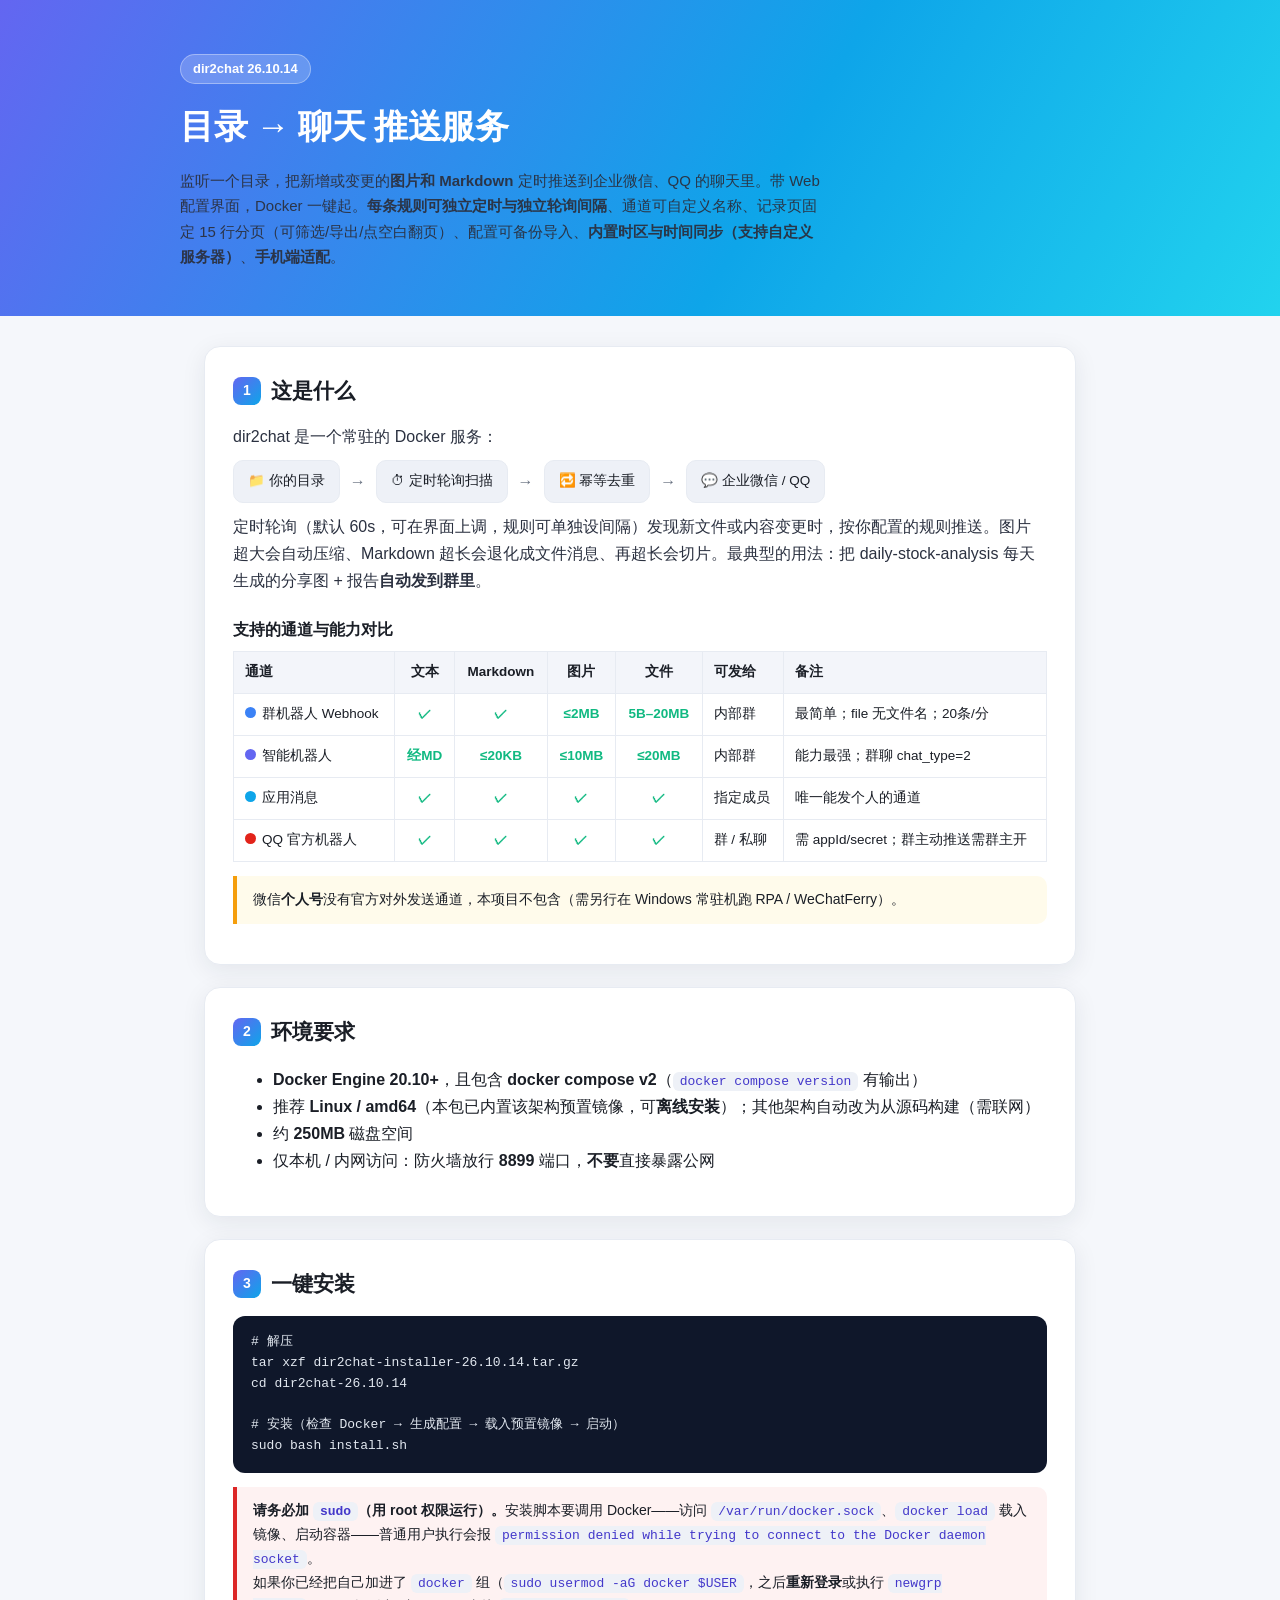
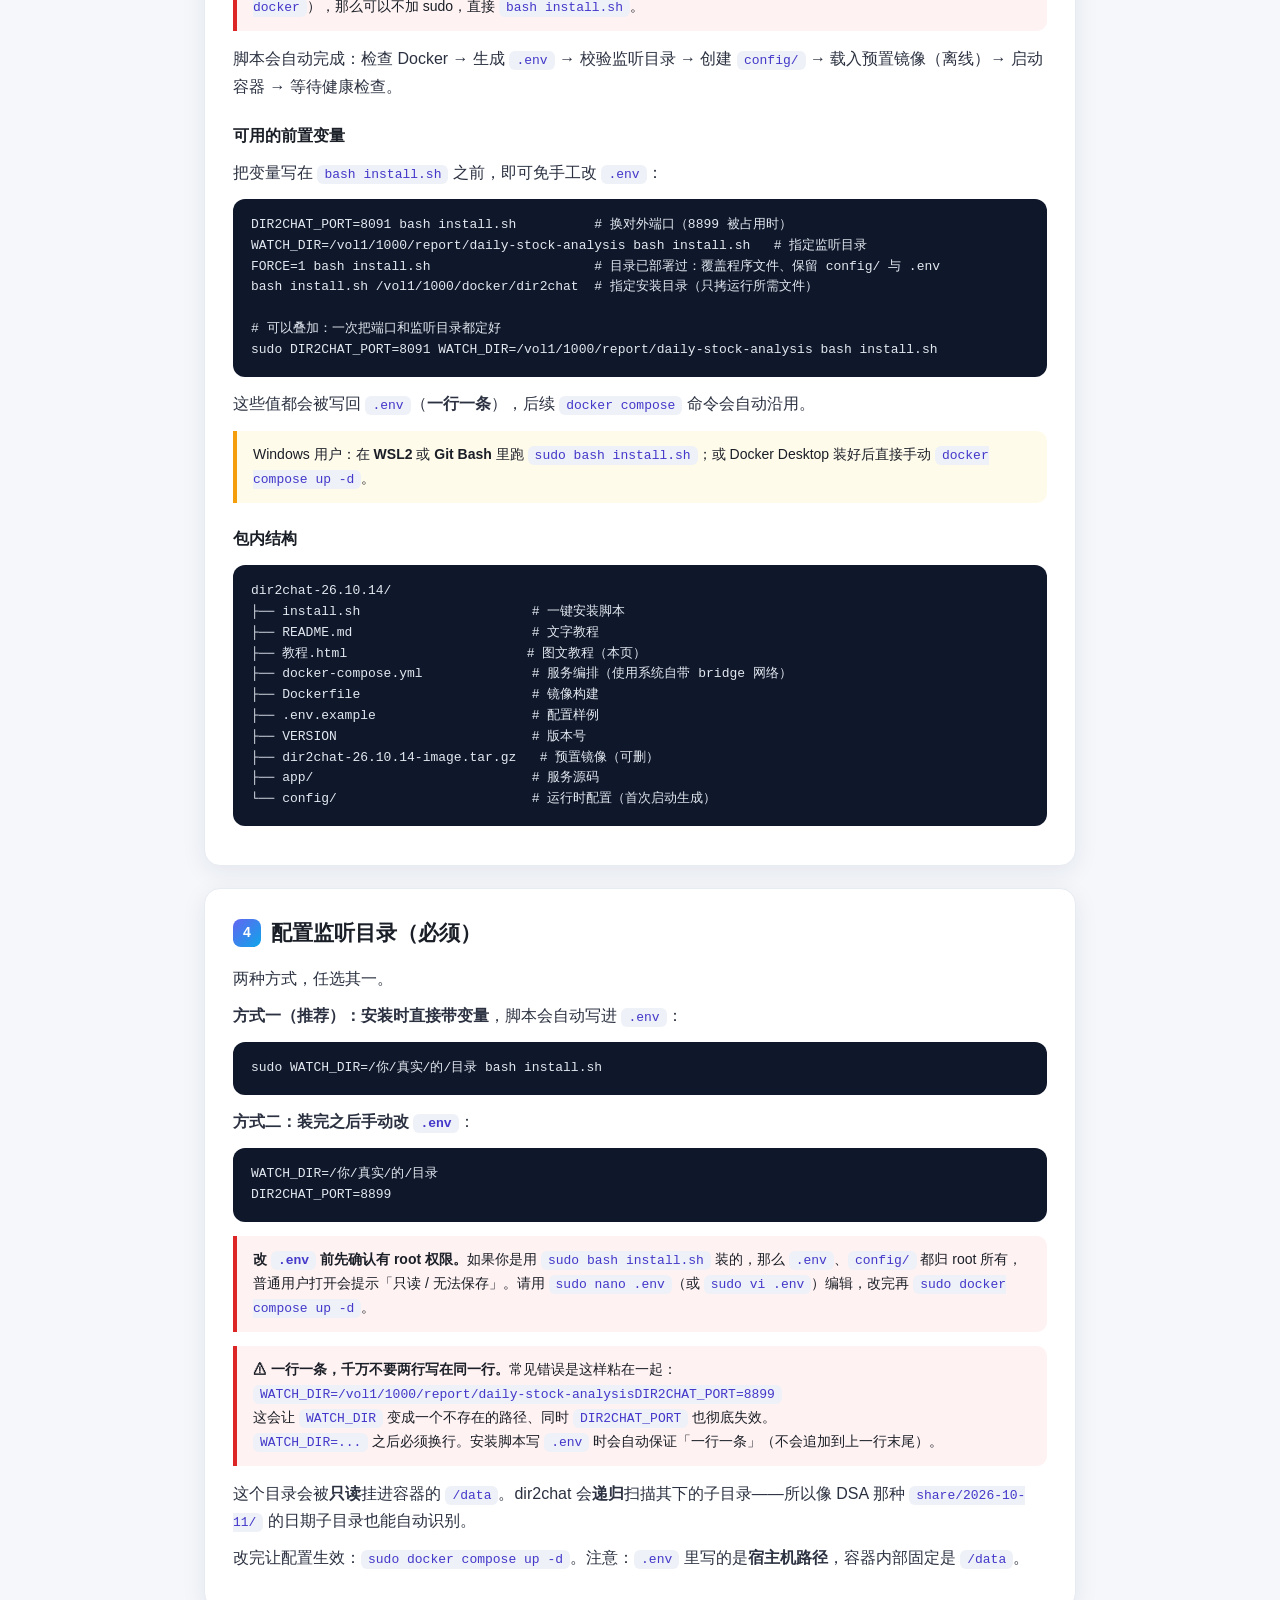
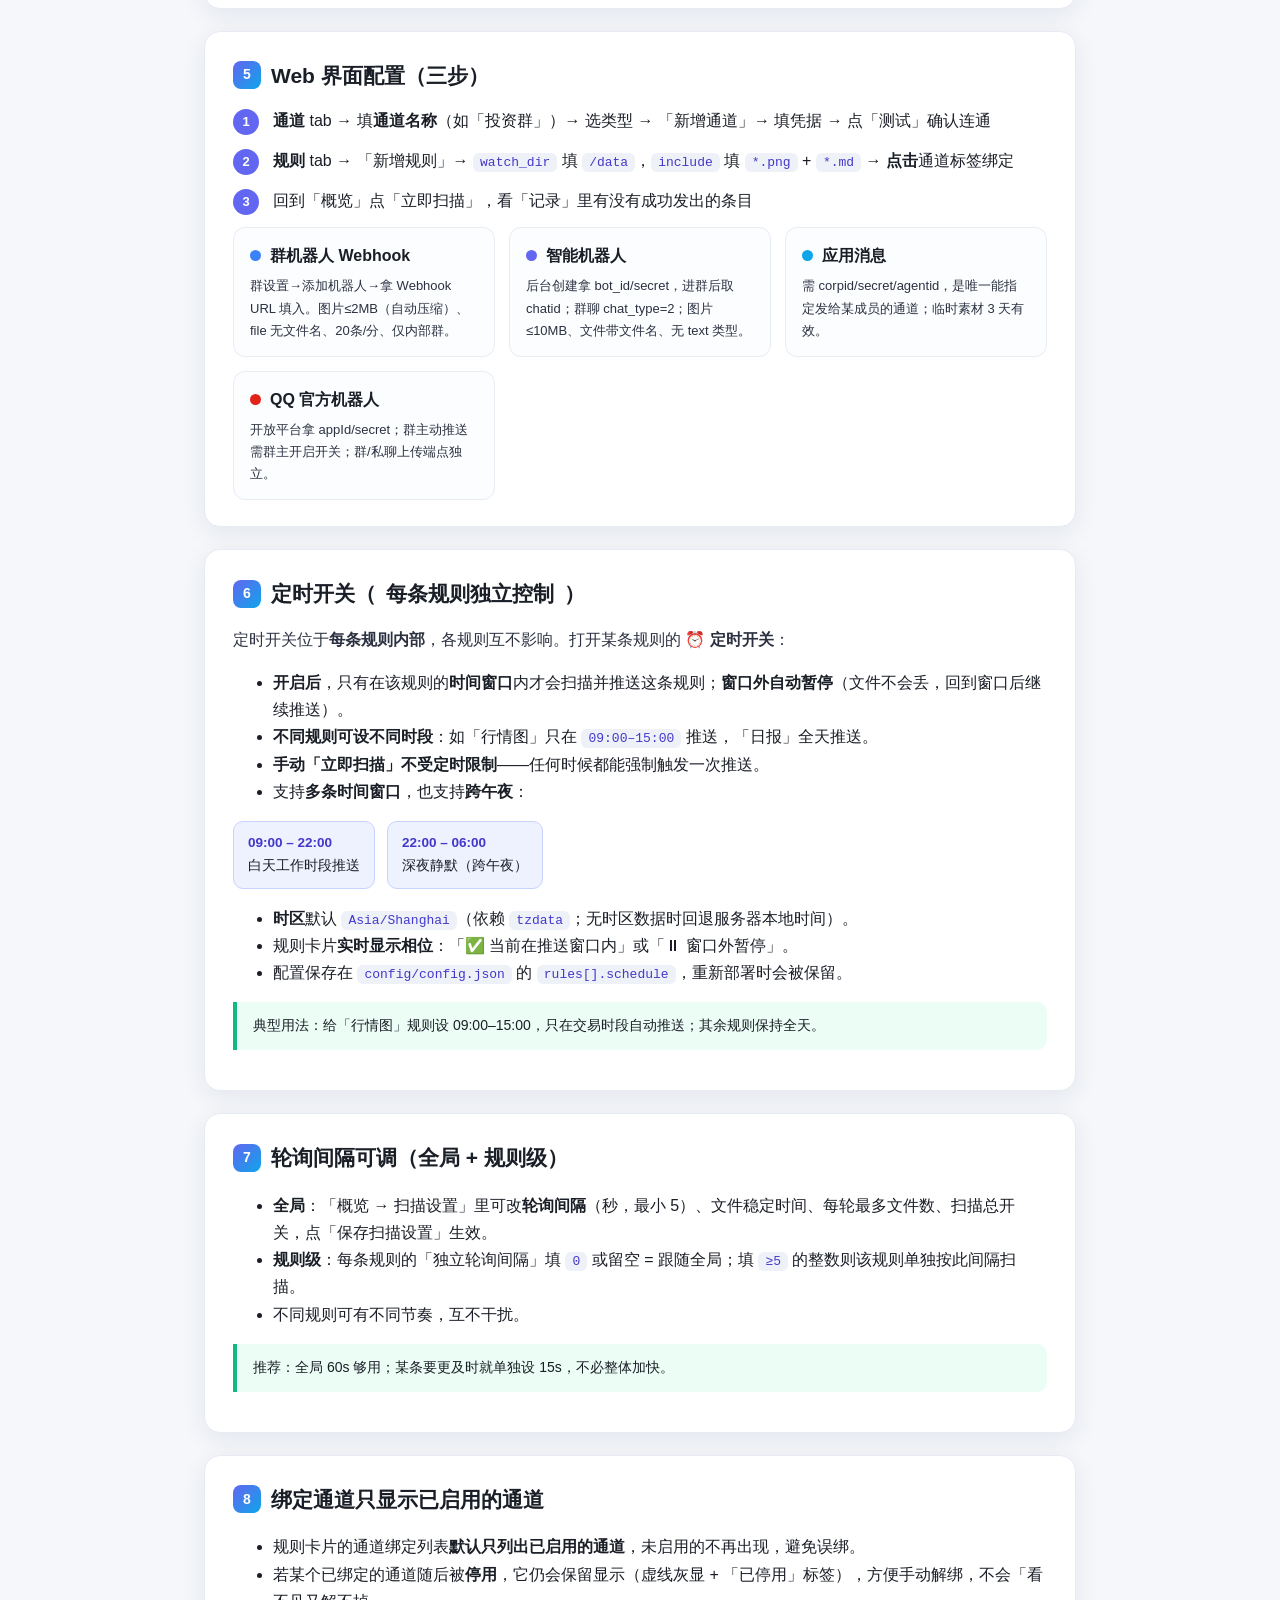
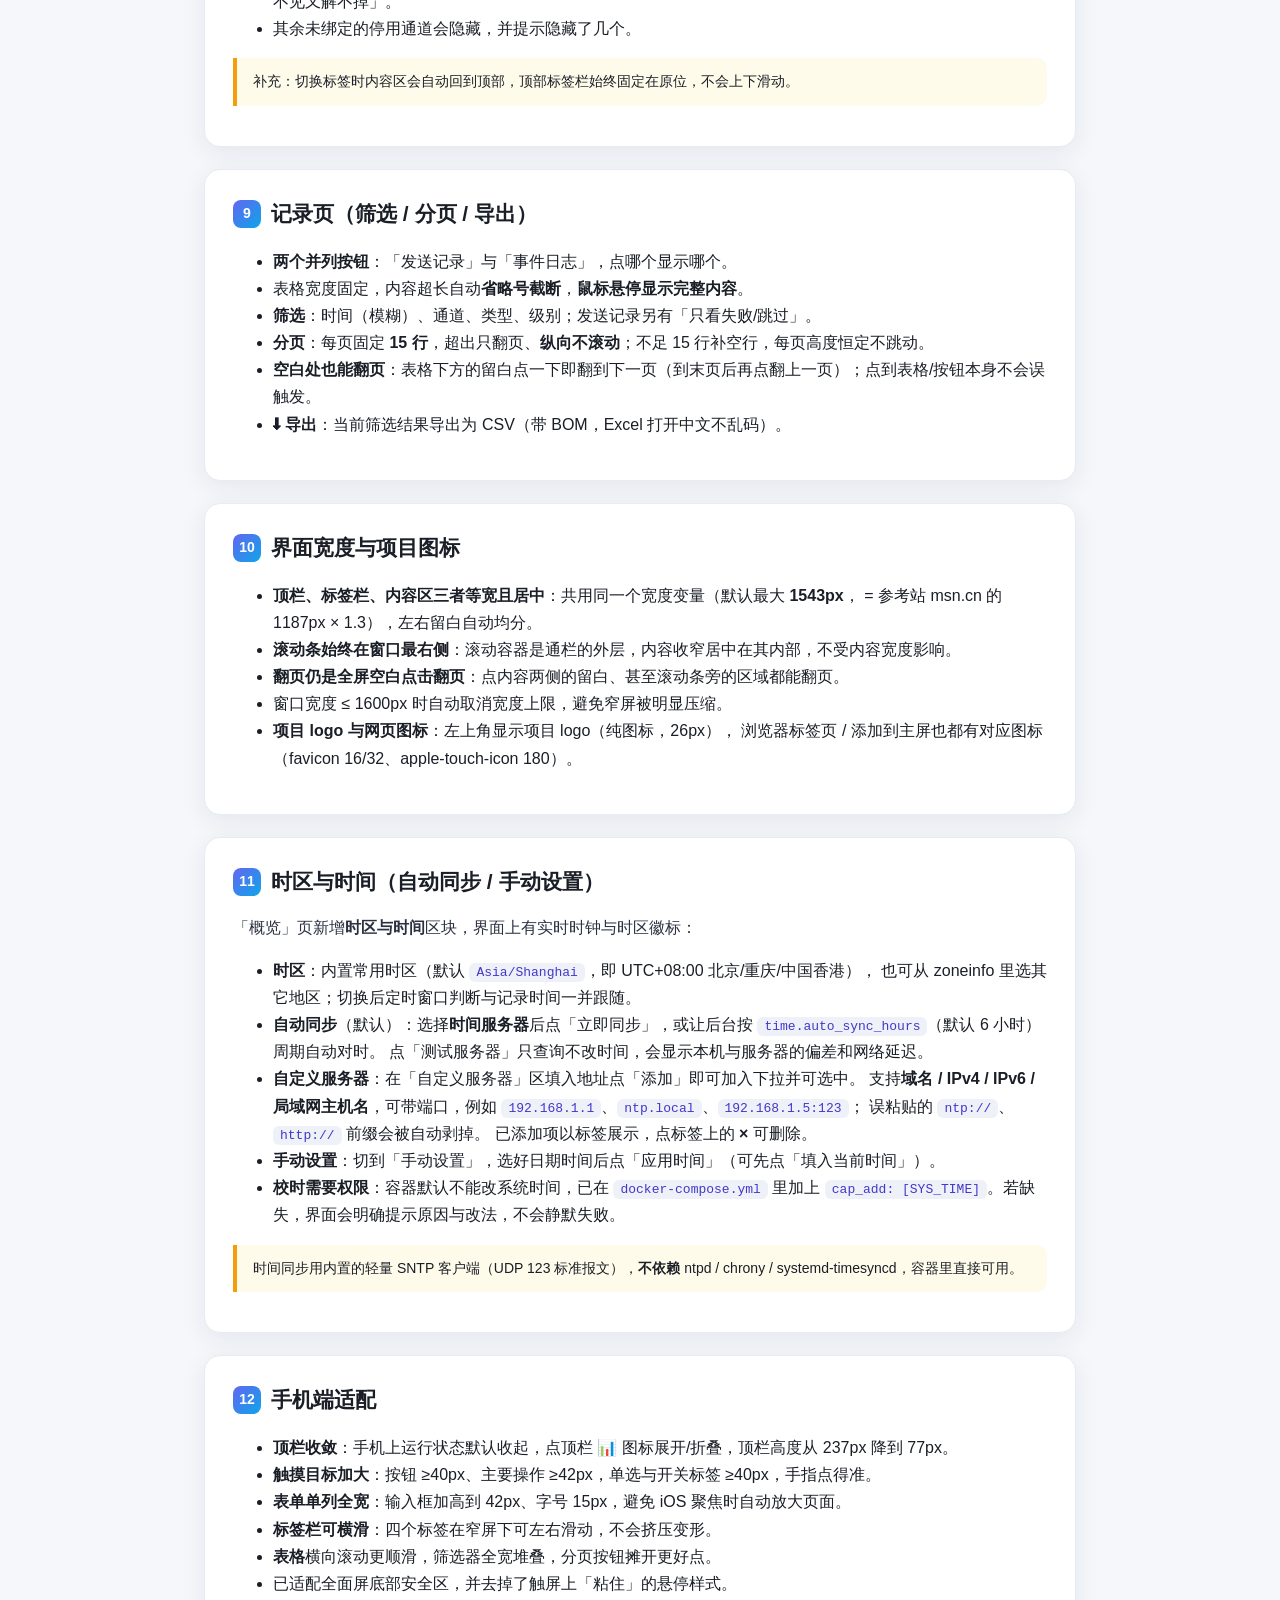
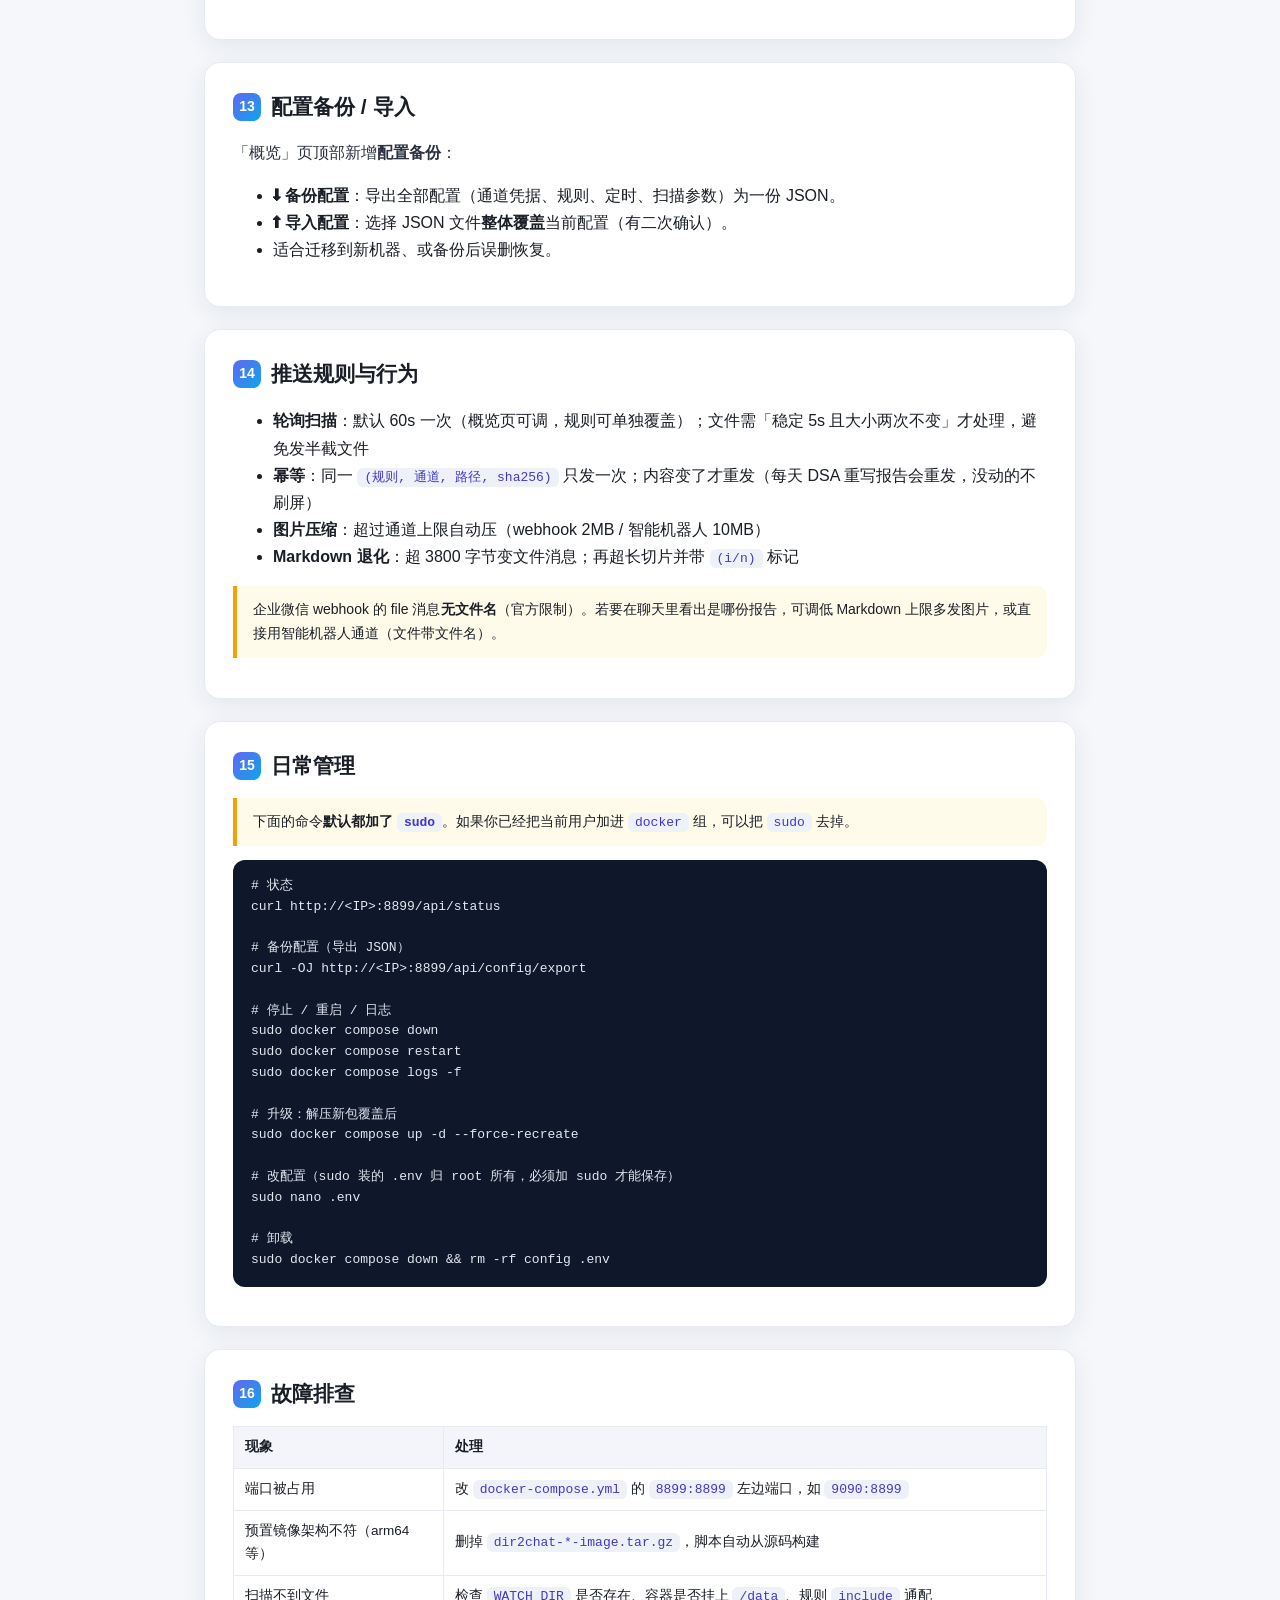
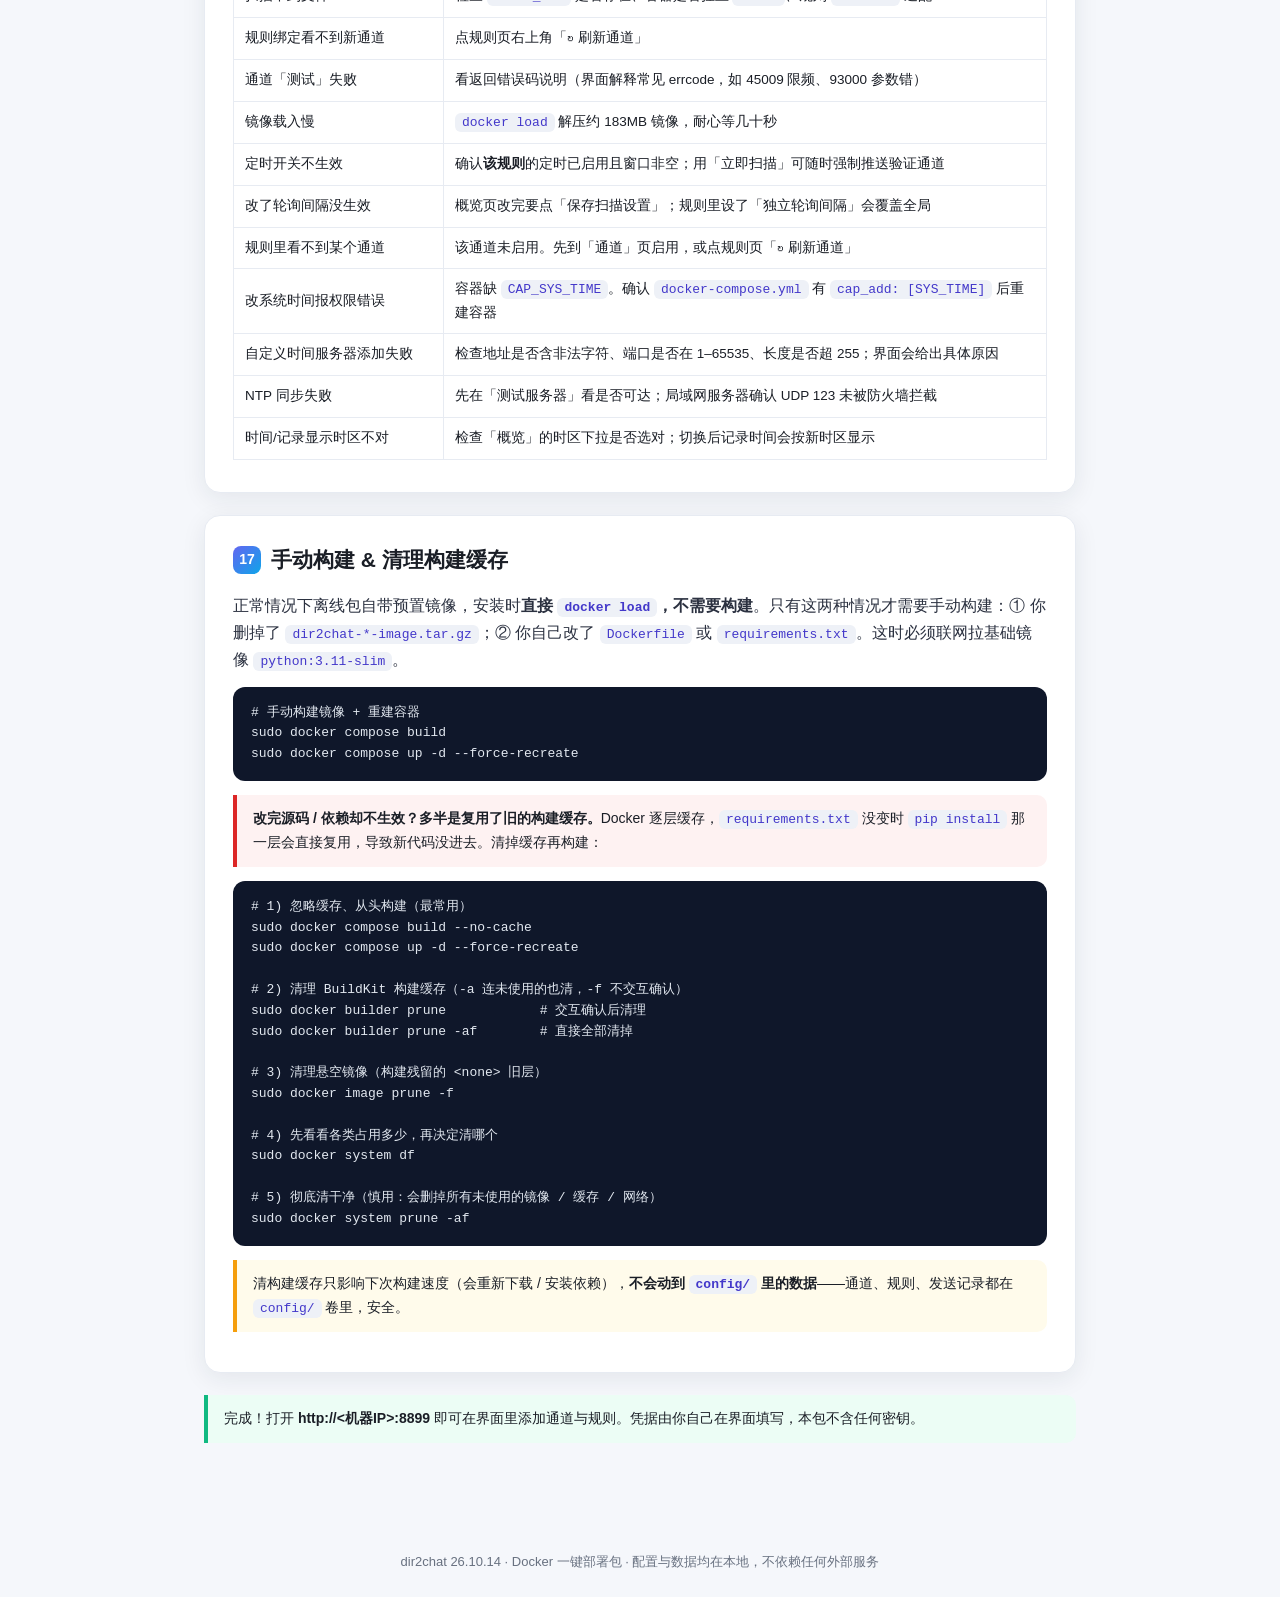
==== 教程.html @ 73bf2c50 "feat: dir2chat 26.10.14 首个公开版本 目录监听推送工具：企业微信群机器人/智能机器人/应用消息 + QQ 官方机器人， FastAPI + SQLite + 原生 JS SPA" ====
<!DOCTYPE html>
<html lang="zh-CN">
<head>
<meta charset="UTF-8">
<meta name="viewport" content="width=device-width, initial-scale=1.0">
<title>dir2chat 安装与配置教程 · 26.10.14</title>
<style>
  :root{
    --bg:#f5f7fb; --card:#ffffff; --ink:#1a1e26; --muted:#687180;
    --line:#e7ebf2; --brand:#6366f1; --brand2:#0ea5e9;
    --c-webhook:#3b82f6; --c-bot:#6366f1; --c-app:#0ea5e9; --c-qq:#e2231a;
    --ok:#10b981; --warn:#f59e0b; --radius:16px;
    --shadow:0 6px 24px rgba(31,41,55,.08);
  }
  *{box-sizing:border-box}
  body{margin:0;font-family:-apple-system,BlinkMacSystemFont,"Segoe UI","PingFang SC","Microsoft YaHei",sans-serif;
       background:var(--bg);color:var(--ink);line-height:1.7;-webkit-font-smoothing:antialiased}
  .hero{background:linear-gradient(120deg,#6366f1,#0ea5e9 60%,#22d3ee);color:#fff;padding:54px 24px 46px}
  .hero-in{max-width:920px;margin:0 auto}
  .hero h1{margin:0;font-size:34px;letter-spacing:-.5px}
  .hero p{margin:12px 0 0;opacity:.95;font-size:15px;max-width:640px}
  .badge{display:inline-block;background:rgba(255,255,255,.2);border:1px solid rgba(255,255,255,.35);
         padding:3px 12px;border-radius:999px;font-size:13px;font-weight:600;margin-bottom:14px}
  .wrap{max-width:920px;margin:0 auto;padding:8px 24px 64px}
  .card{background:var(--card);border:1px solid var(--line);border-radius:var(--radius);
        padding:26px 28px;margin:22px 0;box-shadow:var(--shadow)}
  h2{font-size:21px;margin:0 0 14px;display:flex;align-items:center;gap:10px}
  h2 .n{width:28px;height:28px;border-radius:8px;background:linear-gradient(135deg,var(--brand),var(--brand2));
        color:#fff;display:inline-flex;align-items:center;justify-content:center;font-size:14px;font-weight:700}
  h3{font-size:16px;margin:22px 0 8px}
  p{margin:10px 0;color:#2b3140}
  code{background:#eef1f7;color:#4338ca;padding:2px 7px;border-radius:6px;font-size:13px;
       font-family:"SF Mono",Consolas,Menlo,monospace}
  pre{background:#0f172a;color:#e2e8f0;border-radius:12px;padding:16px 18px;overflow:auto;font-size:13px;line-height:1.6}
  pre code{background:none;color:inherit;padding:0}
  .step{display:flex;gap:14px;align-items:flex-start;margin:12px 0}
  .step .dot{flex:0 0 auto;width:26px;height:26px;border-radius:50%;background:var(--brand);color:#fff;
           display:flex;align-items:center;justify-content:center;font-size:13px;font-weight:700;margin-top:2px}
  table{width:100%;border-collapse:collapse;font-size:13.5px;margin:6px 0}
  th,td{border:1px solid var(--line);padding:9px 11px;text-align:center}
  th{background:#f3f5fa;font-weight:600}
  td.l,th.l{text-align:left}
  .y{color:var(--ok);font-weight:600}.n{color:#94a3b8}
  .grid{display:grid;grid-template-columns:repeat(auto-fit,minmax(200px,1fr));gap:14px;margin-top:8px}
  .chan{border:1px solid var(--line);border-radius:12px;padding:14px 16px;background:#fcfdff}
  .chan .top{display:flex;align-items:center;gap:9px;font-weight:700;margin-bottom:6px}
  .dotc{width:11px;height:11px;border-radius:50%}
  .note{border-left:4px solid var(--warn);background:#fffbeb;padding:12px 16px;border-radius:0 10px 10px 0;margin:14px 0;font-size:14px}
  .warn{border-left:4px solid #dc2626;background:#fef2f2;padding:12px 16px;border-radius:0 10px 10px 0;margin:14px 0;font-size:14px}
  .ok{border-left:4px solid var(--ok);background:#ecfdf5;padding:12px 16px;border-radius:0 10px 10px 0;margin:14px 0;font-size:14px}
  .flow{display:flex;flex-wrap:wrap;gap:10px;align-items:center;margin:6px 0 2px}
  .flow .box{background:#eef1f7;border:1px solid var(--line);border-radius:10px;padding:9px 14px;font-size:13.5px}
  .flow .arr{color:var(--muted);font-weight:700}
  footer{text-align:center;color:var(--muted);font-size:13px;padding:30px}
  a{color:var(--brand)}
  .sched{display:flex;flex-wrap:wrap;gap:12px;margin:10px 0}
  .sched .win{background:#eef2ff;border:1px solid #c7d2fe;border-radius:10px;padding:10px 14px;font-size:13.5px}
  .sched .win b{color:#4338ca}
</style>
</head>
<body>
<div class="hero">
  <div class="hero-in">
    <span class="badge">dir2chat 26.10.14</span>
    <h1>目录 → 聊天 推送服务</h1>
    <p>监听一个目录，把新增或变更的<b>图片和 Markdown</b> 定时推送到企业微信、QQ 的聊天里。带 Web 配置界面，Docker 一键起。<b>每条规则可独立定时与独立轮询间隔</b>、通道可自定义名称、记录页固定 15 行分页（可筛选/导出/点空白翻页）、配置可备份导入、<b>内置时区与时间同步（支持自定义服务器）</b>、<b>手机端适配</b>。</p>
  </div>
</div>

<div class="wrap">

  <div class="card">
    <h2><span class="n">1</span>这是什么</h2>
    <p>dir2chat 是一个常驻的 Docker 服务：</p>
    <div class="flow">
      <span class="box">📁 你的目录</span><span class="arr">→</span>
      <span class="box">⏱ 定时轮询扫描</span><span class="arr">→</span>
      <span class="box">🔁 幂等去重</span><span class="arr">→</span>
      <span class="box">💬 企业微信 / QQ</span>
    </div>
    <p>定时轮询（默认 60s，可在界面上调，规则可单独设间隔）发现新文件或内容变更时，按你配置的规则推送。图片超大会自动压缩、Markdown 超长会退化成文件消息、再超长会切片。最典型的用法：把 daily-stock-analysis 每天生成的分享图 + 报告<b>自动发到群里</b>。</p>

    <h3>支持的通道与能力对比</h3>
    <table>
      <tr><th class="l">通道</th><th>文本</th><th>Markdown</th><th>图片</th><th>文件</th><th class="l">可发给</th><th class="l">备注</th></tr>
      <tr><td class="l"><span class="dotc" style="background:var(--c-webhook);display:inline-block;margin-right:6px"></span>群机器人 Webhook</td><td class="y">✓</td><td class="y">✓</td><td class="y">≤2MB</td><td class="y">5B–20MB</td><td class="l">内部群</td><td class="l">最简单；file 无文件名；20条/分</td></tr>
      <tr><td class="l"><span class="dotc" style="background:var(--c-bot);display:inline-block;margin-right:6px"></span>智能机器人</td><td class="y">经MD</td><td class="y">≤20KB</td><td class="y">≤10MB</td><td class="y">≤20MB</td><td class="l">内部群</td><td class="l">能力最强；群聊 chat_type=2</td></tr>
      <tr><td class="l"><span class="dotc" style="background:var(--c-app);display:inline-block;margin-right:6px"></span>应用消息</td><td class="y">✓</td><td class="y">✓</td><td class="y">✓</td><td class="y">✓</td><td class="l">指定成员</td><td class="l">唯一能发个人的通道</td></tr>
      <tr><td class="l"><span class="dotc" style="background:var(--c-qq);display:inline-block;margin-right:6px"></span>QQ 官方机器人</td><td class="y">✓</td><td class="y">✓</td><td class="y">✓</td><td class="y">✓</td><td class="l">群 / 私聊</td><td class="l">需 appId/secret；群主动推送需群主开</td></tr>
    </table>
    <div class="note">微信<strong>个人号</strong>没有官方对外发送通道，本项目不包含（需另行在 Windows 常驻机跑 RPA / WeChatFerry）。</div>
  </div>

  <div class="card">
    <h2><span class="n">2</span>环境要求</h2>
    <ul>
      <li><b>Docker Engine 20.10+</b>，且包含 <b>docker compose v2</b>（<code>docker compose version</code> 有输出）</li>
      <li>推荐 <b>Linux / amd64</b>（本包已内置该架构预置镜像，可<b>离线安装</b>）；其他架构自动改为从源码构建（需联网）</li>
      <li>约 <b>250MB</b> 磁盘空间</li>
      <li>仅本机 / 内网访问：防火墙放行 <b>8899</b> 端口，<b>不要</b>直接暴露公网</li>
    </ul>
  </div>

  <div class="card">
    <h2><span class="n">3</span>一键安装</h2>
    <pre><code># 解压
tar xzf dir2chat-installer-26.10.14.tar.gz
cd dir2chat-26.10.14

# 安装（检查 Docker → 生成配置 → 载入预置镜像 → 启动）
sudo bash install.sh</code></pre>
    <div class="warn"><b>请务必加 <code>sudo</code>（用 root 权限运行）。</b>安装脚本要调用 Docker——访问 <code>/var/run/docker.sock</code>、<code>docker load</code> 载入镜像、启动容器——普通用户执行会报 <code>permission denied while trying to connect to the Docker daemon socket</code>。<br>
    如果你已经把自己加进了 <code>docker</code> 组（<code>sudo usermod -aG docker $USER</code>，之后<b>重新登录</b>或执行 <code>newgrp docker</code>），那么可以不加 sudo，直接 <code>bash install.sh</code>。</div>
    <p>脚本会自动完成：检查 Docker → 生成 <code>.env</code> → 校验监听目录 → 创建 <code>config/</code> → 载入预置镜像（离线）→ 启动容器 → 等待健康检查。</p>
    <h3>可用的前置变量</h3>
    <p>把变量写在 <code>bash install.sh</code> 之前，即可免手工改 <code>.env</code>：</p>
    <pre><code>DIR2CHAT_PORT=8091 bash install.sh          # 换对外端口（8899 被占用时）
WATCH_DIR=/vol1/1000/report/daily-stock-analysis bash install.sh   # 指定监听目录
FORCE=1 bash install.sh                     # 目录已部署过：覆盖程序文件、保留 config/ 与 .env
bash install.sh /vol1/1000/docker/dir2chat  # 指定安装目录（只拷运行所需文件）

# 可以叠加：一次把端口和监听目录都定好
sudo DIR2CHAT_PORT=8091 WATCH_DIR=/vol1/1000/report/daily-stock-analysis bash install.sh</code></pre>
    <p>这些值都会被写回 <code>.env</code>（<b>一行一条</b>），后续 <code>docker compose</code> 命令会自动沿用。</p>
    <div class="note">Windows 用户：在 <b>WSL2</b> 或 <b>Git Bash</b> 里跑 <code>sudo bash install.sh</code>；或 Docker Desktop 装好后直接手动 <code>docker compose up -d</code>。</div>
    <h3>包内结构</h3>
    <pre><code>dir2chat-26.10.14/
├── install.sh                      # 一键安装脚本
├── README.md                       # 文字教程
├── 教程.html                       # 图文教程（本页）
├── docker-compose.yml              # 服务编排（使用系统自带 bridge 网络）
├── Dockerfile                      # 镜像构建
├── .env.example                    # 配置样例
├── VERSION                         # 版本号
├── dir2chat-26.10.14-image.tar.gz   # 预置镜像（可删）
├── app/                            # 服务源码
└── config/                         # 运行时配置（首次启动生成）</code></pre>
  </div>

  <div class="card">
    <h2><span class="n">4</span>配置监听目录（必须）</h2>
    <p>两种方式，任选其一。</p>
    <p><b>方式一（推荐）：安装时直接带变量</b>，脚本会自动写进 <code>.env</code>：</p>
    <pre><code>sudo WATCH_DIR=/你/真实/的/目录 bash install.sh</code></pre>
    <p><b>方式二：装完之后手动改 <code>.env</code></b>：</p>
    <pre><code>WATCH_DIR=/你/真实/的/目录
DIR2CHAT_PORT=8899</code></pre>
    <div class="warn"><b>改 <code>.env</code> 前先确认有 root 权限。</b>如果你是用 <code>sudo bash install.sh</code> 装的，那么 <code>.env</code>、<code>config/</code> 都归 root 所有，普通用户打开会提示「只读 / 无法保存」。请用 <code>sudo nano .env</code>（或 <code>sudo vi .env</code>）编辑，改完再 <code>sudo docker compose up -d</code>。</div>
    <div class="warn"><b>⚠ 一行一条，千万不要两行写在同一行。</b>常见错误是这样粘在一起：<br>
    <code>WATCH_DIR=/vol1/1000/report/daily-stock-analysisDIR2CHAT_PORT=8899</code><br>
    这会让 <code>WATCH_DIR</code> 变成一个不存在的路径、同时 <code>DIR2CHAT_PORT</code> 也彻底失效。<br>
    <code>WATCH_DIR=...</code> 之后必须换行。安装脚本写 <code>.env</code> 时会自动保证「一行一条」（不会追加到上一行末尾）。</div>
    <p>这个目录会被<b>只读</b>挂进容器的 <code>/data</code>。dir2chat 会<b>递归</b>扫描其下的子目录——所以像 DSA 那种 <code>share/2026-10-11/</code> 的日期子目录也能自动识别。</p>
    <p>改完让配置生效：<code>sudo docker compose up -d</code>。注意：<code>.env</code> 里写的是<b>宿主机路径</b>，容器内部固定是 <code>/data</code>。</p>
  </div>

  <div class="card">
    <h2><span class="n">5</span>Web 界面配置（三步）</h2>
    <div class="step"><span class="dot">1</span><div><b>通道</b> tab → 填<b>通道名称</b>（如「投资群」）→ 选类型 → 「新增通道」→ 填凭据 → 点「测试」确认连通</div></div>
    <div class="step"><span class="dot">2</span><div><b>规则</b> tab → 「新增规则」→ <code>watch_dir</code> 填 <code>/data</code>，<code>include</code> 填 <code>*.png</code> + <code>*.md</code> → <b>点击</b>通道标签绑定</div></div>
    <div class="step"><span class="dot">3</span><div>回到「概览」点「立即扫描」，看「记录」里有没有成功发出的条目</div></div>

    <div class="grid">
      <div class="chan"><div class="top"><span class="dotc" style="background:var(--c-webhook)"></span>群机器人 Webhook</div>
        <p style="font-size:13px;margin:0">群设置→添加机器人→拿 Webhook URL 填入。图片≤2MB（自动压缩）、file 无文件名、20条/分、仅内部群。</p></div>
      <div class="chan"><div class="top"><span class="dotc" style="background:var(--c-bot)"></span>智能机器人</div>
        <p style="font-size:13px;margin:0">后台创建拿 bot_id/secret，进群后取 chatid；群聊 chat_type=2；图片≤10MB、文件带文件名、无 text 类型。</p></div>
      <div class="chan"><div class="top"><span class="dotc" style="background:var(--c-app)"></span>应用消息</div>
        <p style="font-size:13px;margin:0">需 corpid/secret/agentid，是唯一能指定发给某成员的通道；临时素材 3 天有效。</p></div>
      <div class="chan"><div class="top"><span class="dotc" style="background:var(--c-qq)"></span>QQ 官方机器人</div>
        <p style="font-size:13px;margin:0">开放平台拿 appId/secret；群主动推送需群主开启开关；群/私聊上传端点独立。</p></div>
    </div>
  </div>

  <div class="card">
    <h2><span class="n">6</span>定时开关（<b>每条规则独立控制</b>）</h2>
    <p>定时开关位于<b>每条规则内部</b>，各规则互不影响。打开某条规则的 <b>⏰ 定时开关</b>：</p>
    <ul>
      <li><b>开启后</b>，只有在该规则的<b>时间窗口</b>内才会扫描并推送这条规则；<b>窗口外自动暂停</b>（文件不会丢，回到窗口后继续推送）。</li>
      <li><b>不同规则可设不同时段</b>：如「行情图」只在 <code>09:00–15:00</code> 推送，「日报」全天推送。</li>
      <li><b>手动「立即扫描」不受定时限制</b>——任何时候都能强制触发一次推送。</li>
      <li>支持<b>多条时间窗口</b>，也支持<b>跨午夜</b>：</li>
    </ul>
    <div class="sched">
      <div class="win"><b>09:00 – 22:00</b><br>白天工作时段推送</div>
      <div class="win"><b>22:00 – 06:00</b><br>深夜静默（跨午夜）</div>
    </div>
    <ul>
      <li><b>时区</b>默认 <code>Asia/Shanghai</code>（依赖 <code>tzdata</code>；无时区数据时回退服务器本地时间）。</li>
      <li>规则卡片<b>实时显示相位</b>：「✅ 当前在推送窗口内」或「⏸ 窗口外暂停」。</li>
      <li>配置保存在 <code>config/config.json</code> 的 <code>rules[].schedule</code>，重新部署时会被保留。</li>
    </ul>
    <div class="ok">典型用法：给「行情图」规则设 09:00–15:00，只在交易时段自动推送；其余规则保持全天。</div>
  </div>

  <div class="card">
    <h2><span class="n">7</span>轮询间隔可调（全局 + 规则级）</h2>
    <ul>
      <li><b>全局</b>：「概览 → 扫描设置」里可改<b>轮询间隔</b>（秒，最小 5）、文件稳定时间、每轮最多文件数、扫描总开关，点「保存扫描设置」生效。</li>
      <li><b>规则级</b>：每条规则的「独立轮询间隔」填 <code>0</code> 或留空 = 跟随全局；填 <code>≥5</code> 的整数则该规则单独按此间隔扫描。</li>
      <li>不同规则可有不同节奏，互不干扰。</li>
    </ul>
    <div class="ok">推荐：全局 60s 够用；某条要更及时就单独设 15s，不必整体加快。</div>
  </div>

  <div class="card">
    <h2><span class="n">8</span>绑定通道只显示已启用的通道</h2>
    <ul>
      <li>规则卡片的通道绑定列表<b>默认只列出已启用的通道</b>，未启用的不再出现，避免误绑。</li>
      <li>若某个已绑定的通道随后被<b>停用</b>，它仍会保留显示（虚线灰显 + 「已停用」标签），方便手动解绑，不会「看不见又解不掉」。</li>
      <li>其余未绑定的停用通道会隐藏，并提示隐藏了几个。</li>
    </ul>
    <div class="note">补充：切换标签时内容区会自动回到顶部，顶部标签栏始终固定在原位，不会上下滑动。</div>
  </div>

  <div class="card">
    <h2><span class="n">9</span>记录页（筛选 / 分页 / 导出）</h2>
    <ul>
      <li><b>两个并列按钮</b>：「发送记录」与「事件日志」，点哪个显示哪个。</li>
      <li>表格宽度固定，内容超长自动<b>省略号截断</b>，<b>鼠标悬停显示完整内容</b>。</li>
      <li><b>筛选</b>：时间（模糊）、通道、类型、级别；发送记录另有「只看失败/跳过」。</li>
      <li><b>分页</b>：每页固定 <b>15 行</b>，超出只翻页、<b>纵向不滚动</b>；不足 15 行补空行，每页高度恒定不跳动。</li>
      <li><b>空白处也能翻页</b>：表格下方的留白点一下即翻到下一页（到末页后再点翻上一页）；点到表格/按钮本身不会误触发。</li>
      <li><b>⬇ 导出</b>：当前筛选结果导出为 CSV（带 BOM，Excel 打开中文不乱码）。</li>
    </ul>
  </div>

  <div class="card">
    <h2><span class="n">10</span>界面宽度与项目图标</h2>
    <ul>
      <li><b>顶栏、标签栏、内容区三者等宽且居中</b>：共用同一个宽度变量（默认最大 <b>1543px</b>，
          = 参考站 msn.cn 的 1187px × 1.3），左右留白自动均分。</li>
      <li><b>滚动条始终在窗口最右侧</b>：滚动容器是通栏的外层，内容收窄居中在其内部，不受内容宽度影响。</li>
      <li><b>翻页仍是全屏空白点击翻页</b>：点内容两侧的留白、甚至滚动条旁的区域都能翻页。</li>
      <li>窗口宽度 ≤ 1600px 时自动取消宽度上限，避免窄屏被明显压缩。</li>
      <li><b>项目 logo 与网页图标</b>：左上角显示项目 logo（纯图标，26px），
          浏览器标签页 / 添加到主屏也都有对应图标（favicon 16/32、apple-touch-icon 180）。</li>
    </ul>
  </div>

  <div class="card">
    <h2><span class="n">11</span>时区与时间（自动同步 / 手动设置）</h2>
    <p>「概览」页新增<b>时区与时间</b>区块，界面上有实时时钟与时区徽标：</p>
    <ul>
      <li><b>时区</b>：内置常用时区（默认 <code>Asia/Shanghai</code>，即 UTC+08:00 北京/重庆/中国香港），
        也可从 zoneinfo 里选其它地区；切换后定时窗口判断与记录时间一并跟随。</li>
      <li><b>自动同步</b>（默认）：选择<b>时间服务器</b>后点「立即同步」，或让后台按
        <code>time.auto_sync_hours</code>（默认 6 小时）周期自动对时。
        点「测试服务器」只查询不改时间，会显示本机与服务器的偏差和网络延迟。</li>
      <li><b>自定义服务器</b>：在「自定义服务器」区填入地址点「添加」即可加入下拉并可选中。
        支持<b>域名 / IPv4 / IPv6 / 局域网主机名</b>，可带端口，例如
        <code>192.168.1.1</code>、<code>ntp.local</code>、<code>192.168.1.5:123</code>；
        误粘贴的 <code>ntp://</code>、<code>http://</code> 前缀会被自动剥掉。
        已添加项以标签展示，点标签上的 <b>×</b> 可删除。</li>
      <li><b>手动设置</b>：切到「手动设置」，选好日期时间后点「应用时间」（可先点「填入当前时间」）。</li>
      <li><b>校时需要权限</b>：容器默认不能改系统时间，已在 <code>docker-compose.yml</code> 里加上
        <code>cap_add: [SYS_TIME]</code>。若缺失，界面会明确提示原因与改法，不会静默失败。</li>
    </ul>
    <div class="note">时间同步用内置的轻量 SNTP 客户端（UDP 123 标准报文），<b>不依赖</b> ntpd / chrony / systemd-timesyncd，容器里直接可用。</div>
  </div>

  <div class="card">
    <h2><span class="n">12</span>手机端适配</h2>
    <ul>
      <li><b>顶栏收敛</b>：手机上运行状态默认收起，点顶栏 <b>📊</b> 图标展开/折叠，顶栏高度从 237px 降到 77px。</li>
      <li><b>触摸目标加大</b>：按钮 ≥40px、主要操作 ≥42px，单选与开关标签 ≥40px，手指点得准。</li>
      <li><b>表单单列全宽</b>：输入框加高到 42px、字号 15px，避免 iOS 聚焦时自动放大页面。</li>
      <li><b>标签栏可横滑</b>：四个标签在窄屏下可左右滑动，不会挤压变形。</li>
      <li><b>表格</b>横向滚动更顺滑，筛选器全宽堆叠，分页按钮摊开更好点。</li>
      <li>已适配全面屏底部安全区，并去掉了触屏上「粘住」的悬停样式。</li>
    </ul>
  </div>

  <div class="card">
    <h2><span class="n">13</span>配置备份 / 导入</h2>
    <p>「概览」页顶部新增<b>配置备份</b>：</p>
    <ul>
      <li><b>⬇ 备份配置</b>：导出全部配置（通道凭据、规则、定时、扫描参数）为一份 JSON。</li>
      <li><b>⬆ 导入配置</b>：选择 JSON 文件<b>整体覆盖</b>当前配置（有二次确认）。</li>
      <li>适合迁移到新机器、或备份后误删恢复。</li>
    </ul>
  </div>

  <div class="card">
    <h2><span class="n">14</span>推送规则与行为</h2>
    <ul>
      <li><b>轮询扫描</b>：默认 60s 一次（概览页可调，规则可单独覆盖）；文件需「稳定 5s 且大小两次不变」才处理，避免发半截文件</li>
      <li><b>幂等</b>：同一 <code>(规则, 通道, 路径, sha256)</code> 只发一次；内容变了才重发（每天 DSA 重写报告会重发，没动的不刷屏）</li>
      <li><b>图片压缩</b>：超过通道上限自动压（webhook 2MB / 智能机器人 10MB）</li>
      <li><b>Markdown 退化</b>：超 3800 字节变文件消息；再超长切片并带 <code>(i/n)</code> 标记</li>
    </ul>
    <div class="note">企业微信 webhook 的 file 消息<b>无文件名</b>（官方限制）。若要在聊天里看出是哪份报告，可调低 Markdown 上限多发图片，或直接用智能机器人通道（文件带文件名）。</div>
  </div>

  <div class="card">
    <h2><span class="n">15</span>日常管理</h2>
    <div class="note">下面的命令<b>默认都加了 <code>sudo</code></b>。如果你已经把当前用户加进 <code>docker</code> 组，可以把 <code>sudo</code> 去掉。</div>
    <pre><code># 状态
curl http://&lt;IP&gt;:8899/api/status

# 备份配置（导出 JSON）
curl -OJ http://&lt;IP&gt;:8899/api/config/export

# 停止 / 重启 / 日志
sudo docker compose down
sudo docker compose restart
sudo docker compose logs -f

# 升级：解压新包覆盖后
sudo docker compose up -d --force-recreate

# 改配置（sudo 装的 .env 归 root 所有，必须加 sudo 才能保存）
sudo nano .env

# 卸载
sudo docker compose down &amp;&amp; rm -rf config .env</code></pre>
  </div>

  <div class="card">
    <h2><span class="n">16</span>故障排查</h2>
    <table>
      <tr><th class="l">现象</th><th class="l">处理</th></tr>
      <tr><td class="l">端口被占用</td><td class="l">改 <code>docker-compose.yml</code> 的 <code>8899:8899</code> 左边端口，如 <code>9090:8899</code></td></tr>
      <tr><td class="l">预置镜像架构不符（arm64 等）</td><td class="l">删掉 <code>dir2chat-*-image.tar.gz</code>，脚本自动从源码构建</td></tr>
      <tr><td class="l">扫描不到文件</td><td class="l">检查 <code>WATCH_DIR</code> 是否存在、容器是否挂上 <code>/data</code>、规则 <code>include</code> 通配</td></tr>
      <tr><td class="l">规则绑定看不到新通道</td><td class="l">点规则页右上角「↻ 刷新通道」</td></tr>
      <tr><td class="l">通道「测试」失败</td><td class="l">看返回错误码说明（界面解释常见 errcode，如 45009 限频、93000 参数错）</td></tr>
      <tr><td class="l">镜像载入慢</td><td class="l"><code>docker load</code> 解压约 183MB 镜像，耐心等几十秒</td></tr>
      <tr><td class="l">定时开关不生效</td><td class="l">确认<b>该规则</b>的定时已启用且窗口非空；用「立即扫描」可随时强制推送验证通道</td></tr>
      <tr><td class="l">改了轮询间隔没生效</td><td class="l">概览页改完要点「保存扫描设置」；规则里设了「独立轮询间隔」会覆盖全局</td></tr>
      <tr><td class="l">规则里看不到某个通道</td><td class="l">该通道未启用。先到「通道」页启用，或点规则页「↻ 刷新通道」</td></tr>
      <tr><td class="l">改系统时间报权限错误</td><td class="l">容器缺 <code>CAP_SYS_TIME</code>。确认 <code>docker-compose.yml</code> 有 <code>cap_add: [SYS_TIME]</code> 后重建容器</td></tr>
      <tr><td class="l">自定义时间服务器添加失败</td><td class="l">检查地址是否含非法字符、端口是否在 1–65535、长度是否超 255；界面会给出具体原因</td></tr>
      <tr><td class="l">NTP 同步失败</td><td class="l">先在「测试服务器」看是否可达；局域网服务器确认 UDP 123 未被防火墙拦截</td></tr>
      <tr><td class="l">时间/记录显示时区不对</td><td class="l">检查「概览」的时区下拉是否选对；切换后记录时间会按新时区显示</td></tr>
    </table>
  </div>

  <div class="card">
    <h2><span class="n">17</span>手动构建 &amp; 清理构建缓存</h2>
    <p>正常情况下离线包自带预置镜像，安装时<b>直接 <code>docker load</code>，不需要构建</b>。只有这两种情况才需要手动构建：① 你删掉了 <code>dir2chat-*-image.tar.gz</code>；② 你自己改了 <code>Dockerfile</code> 或 <code>requirements.txt</code>。这时必须联网拉基础镜像 <code>python:3.11-slim</code>。</p>
    <pre><code># 手动构建镜像 + 重建容器
sudo docker compose build
sudo docker compose up -d --force-recreate</code></pre>
    <div class="warn"><b>改完源码 / 依赖却不生效？多半是复用了旧的构建缓存。</b>Docker 逐层缓存，<code>requirements.txt</code> 没变时 <code>pip install</code> 那一层会直接复用，导致新代码没进去。清掉缓存再构建：</div>
    <pre><code># 1) 忽略缓存、从头构建（最常用）
sudo docker compose build --no-cache
sudo docker compose up -d --force-recreate

# 2) 清理 BuildKit 构建缓存（-a 连未使用的也清，-f 不交互确认）
sudo docker builder prune            # 交互确认后清理
sudo docker builder prune -af        # 直接全部清掉

# 3) 清理悬空镜像（构建残留的 &lt;none&gt; 旧层）
sudo docker image prune -f

# 4) 先看看各类占用多少，再决定清哪个
sudo docker system df

# 5) 彻底清干净（慎用：会删掉所有未使用的镜像 / 缓存 / 网络）
sudo docker system prune -af</code></pre>
    <div class="note">清构建缓存只影响下次构建速度（会重新下载 / 安装依赖），<b>不会动到 <code>config/</code> 里的数据</b>——通道、规则、发送记录都在 <code>config/</code> 卷里，安全。</div>
  </div>

  <div class="ok">完成！打开 <b>http://&lt;机器IP&gt;:8899</b> 即可在界面里添加通道与规则。凭据由你自己在界面填写，本包不含任何密钥。</div>

</div>
<footer>dir2chat 26.10.14 · Docker 一键部署包 · 配置与数据均在本地，不依赖任何外部服务</footer>
</body>
</html>
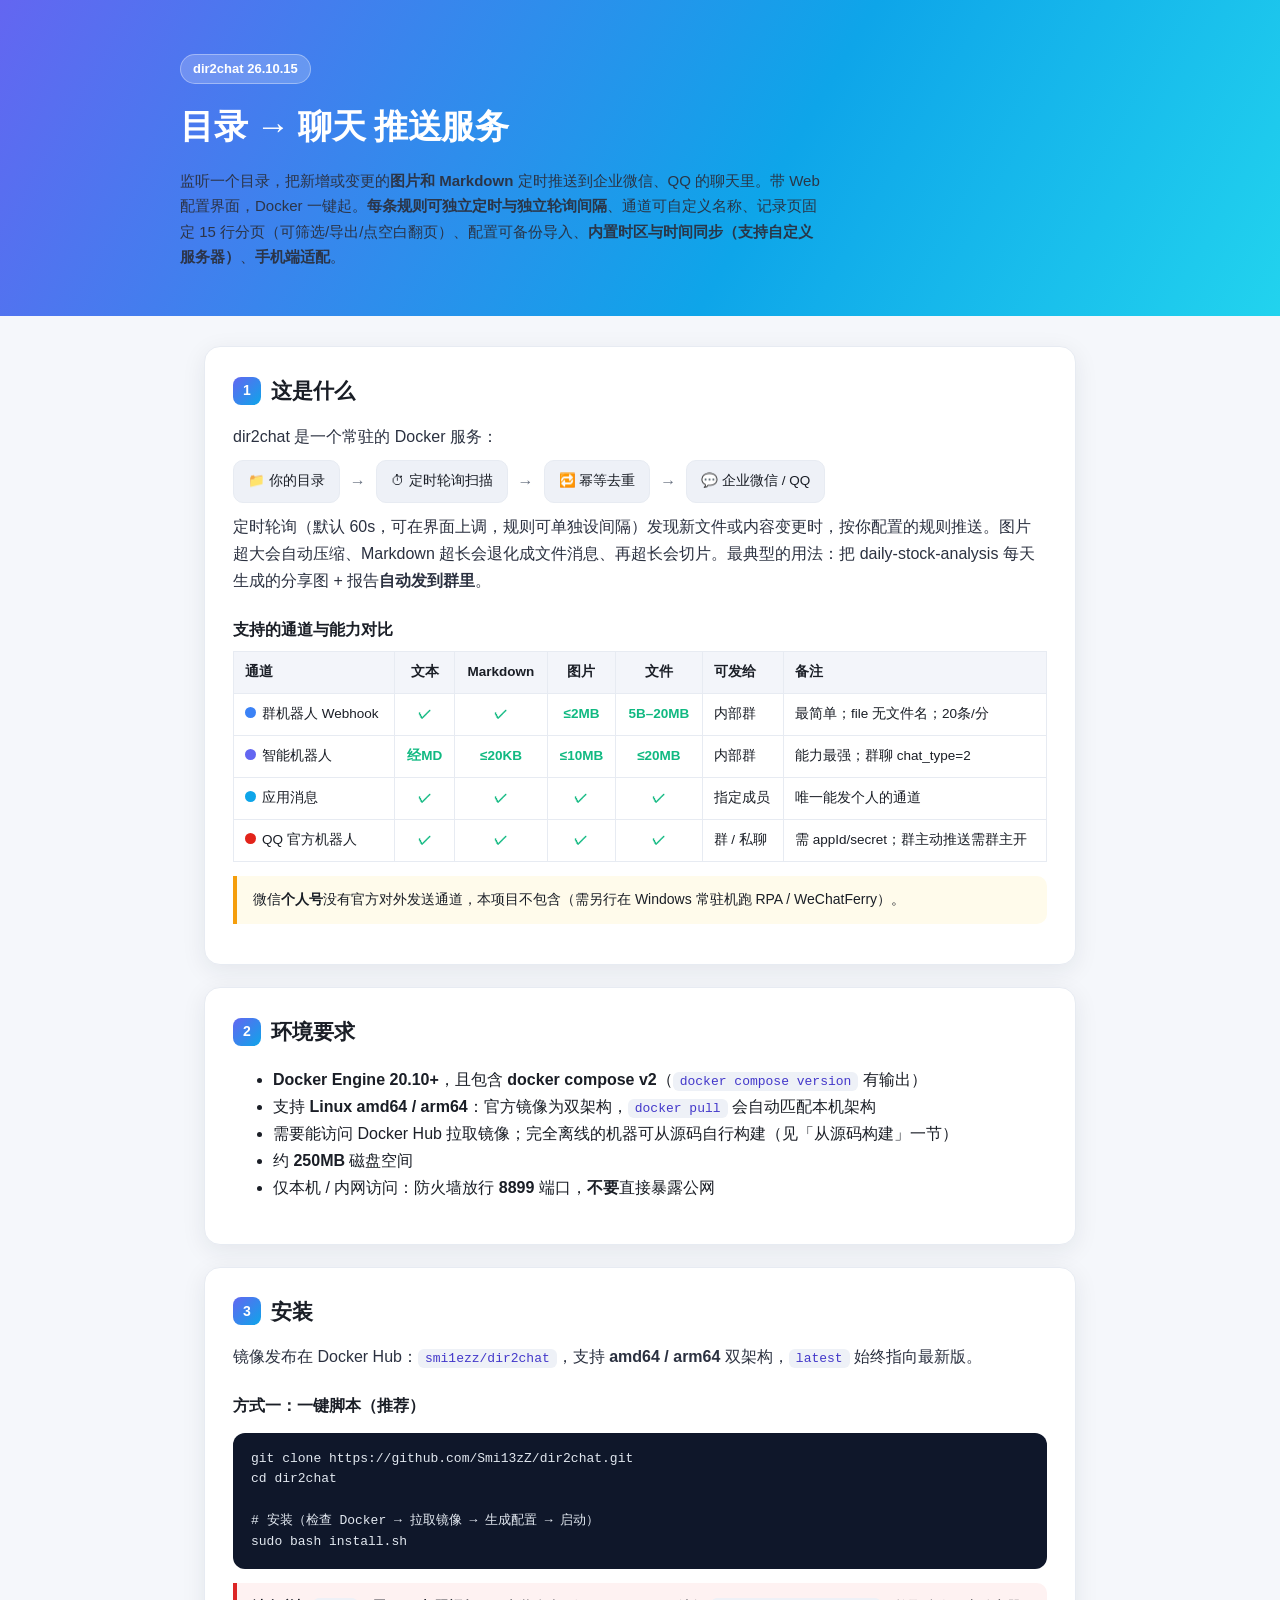
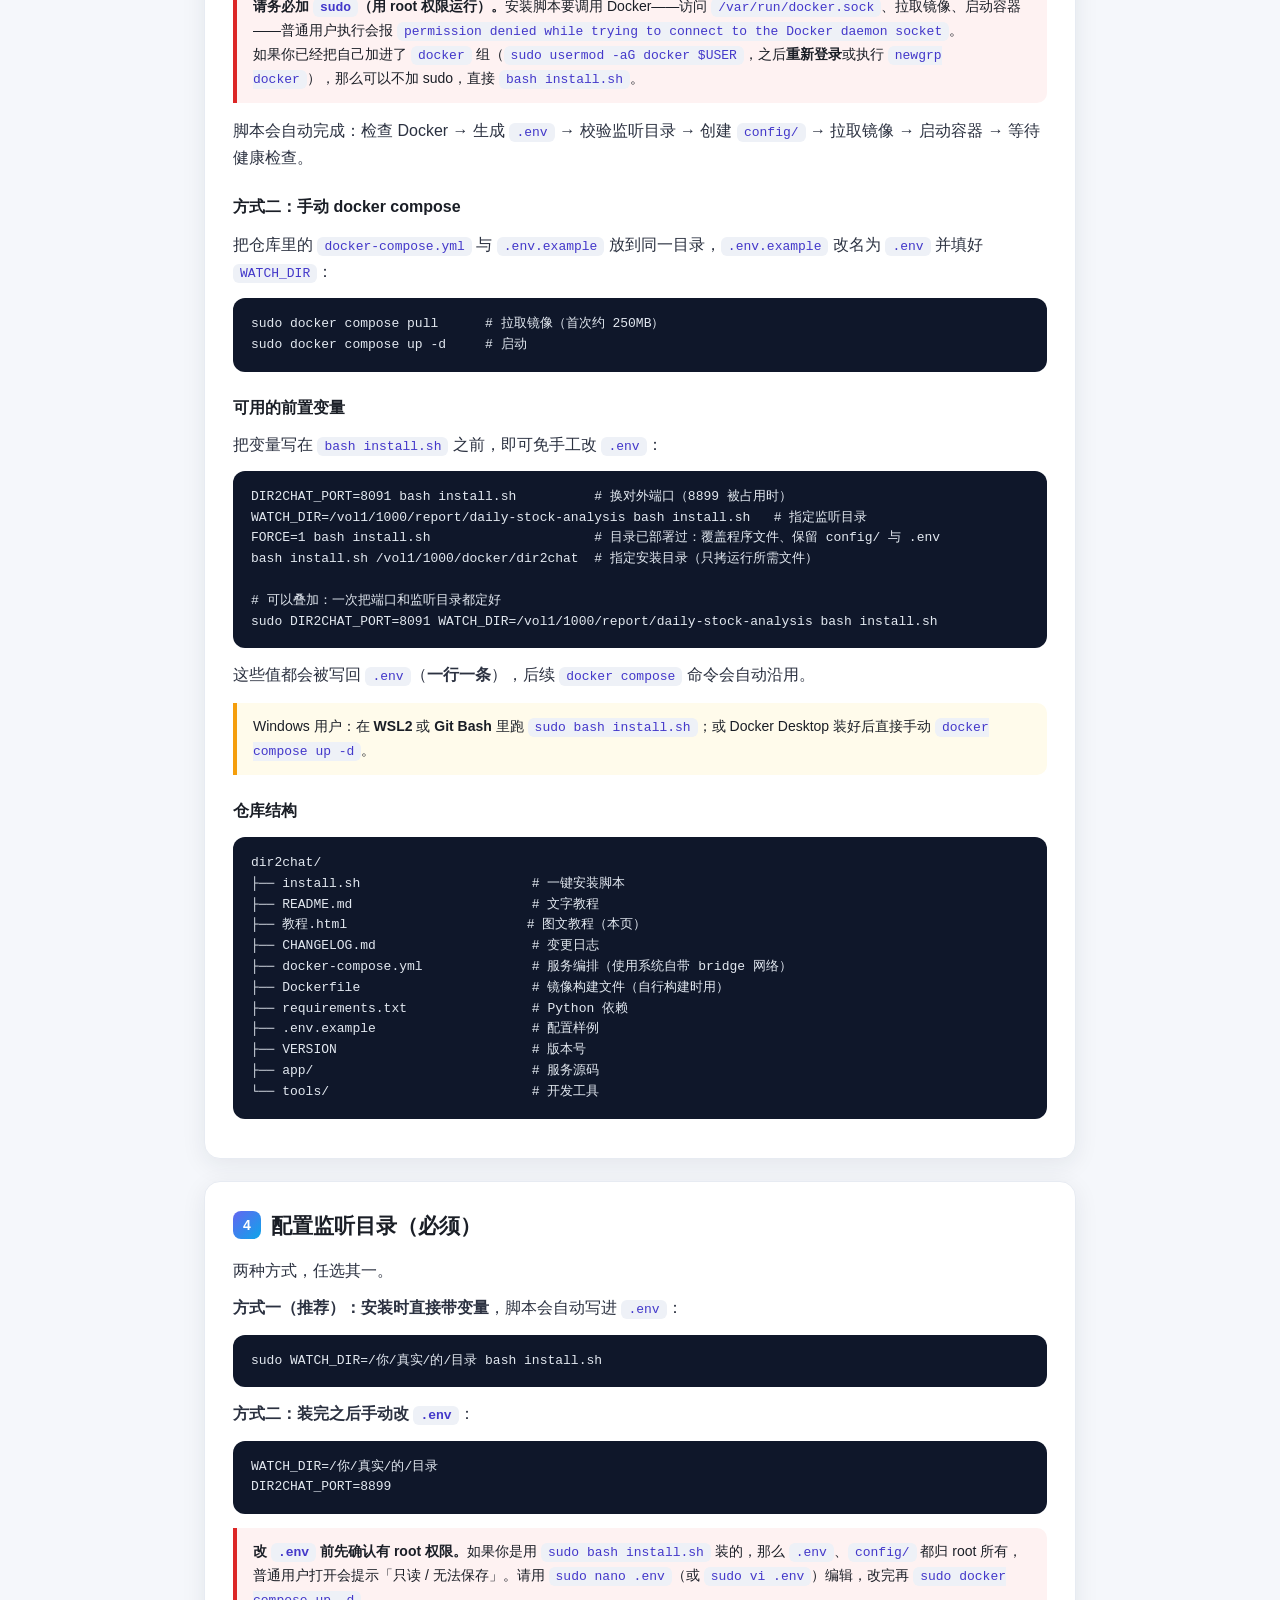
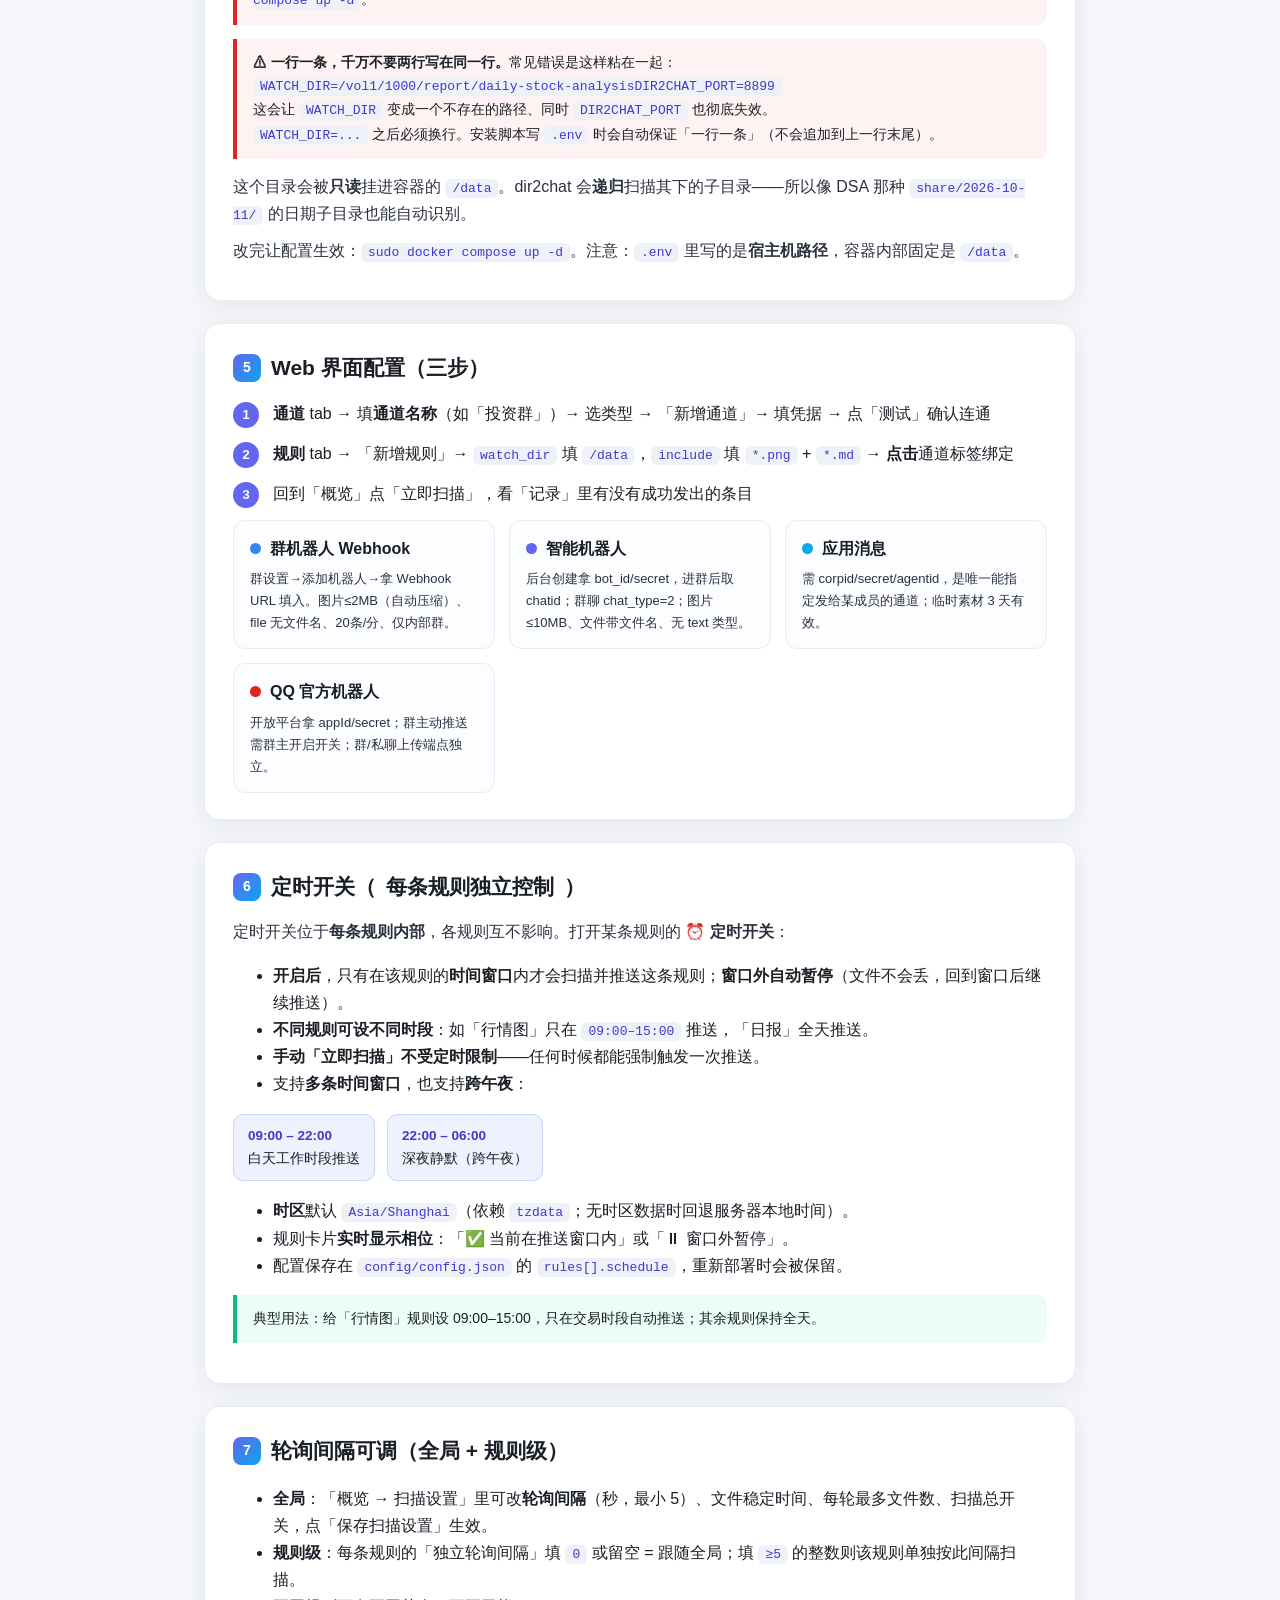
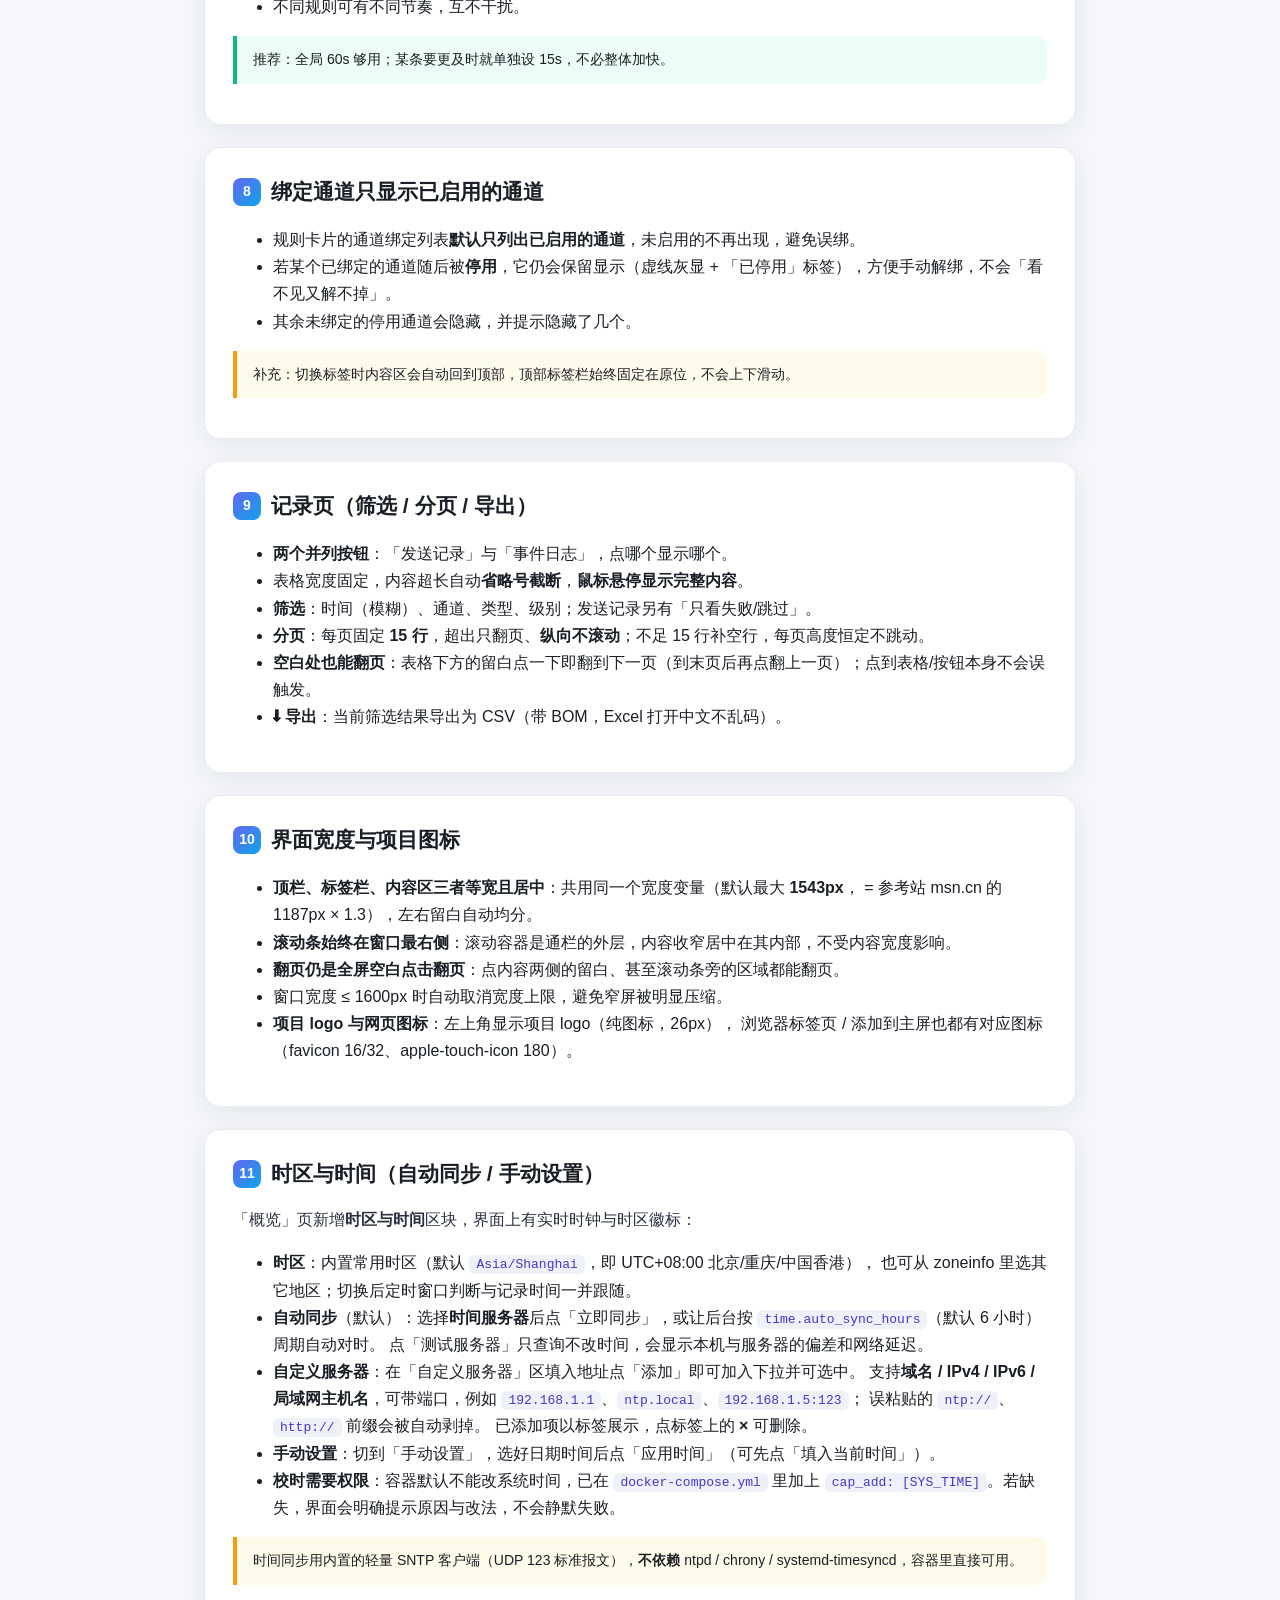
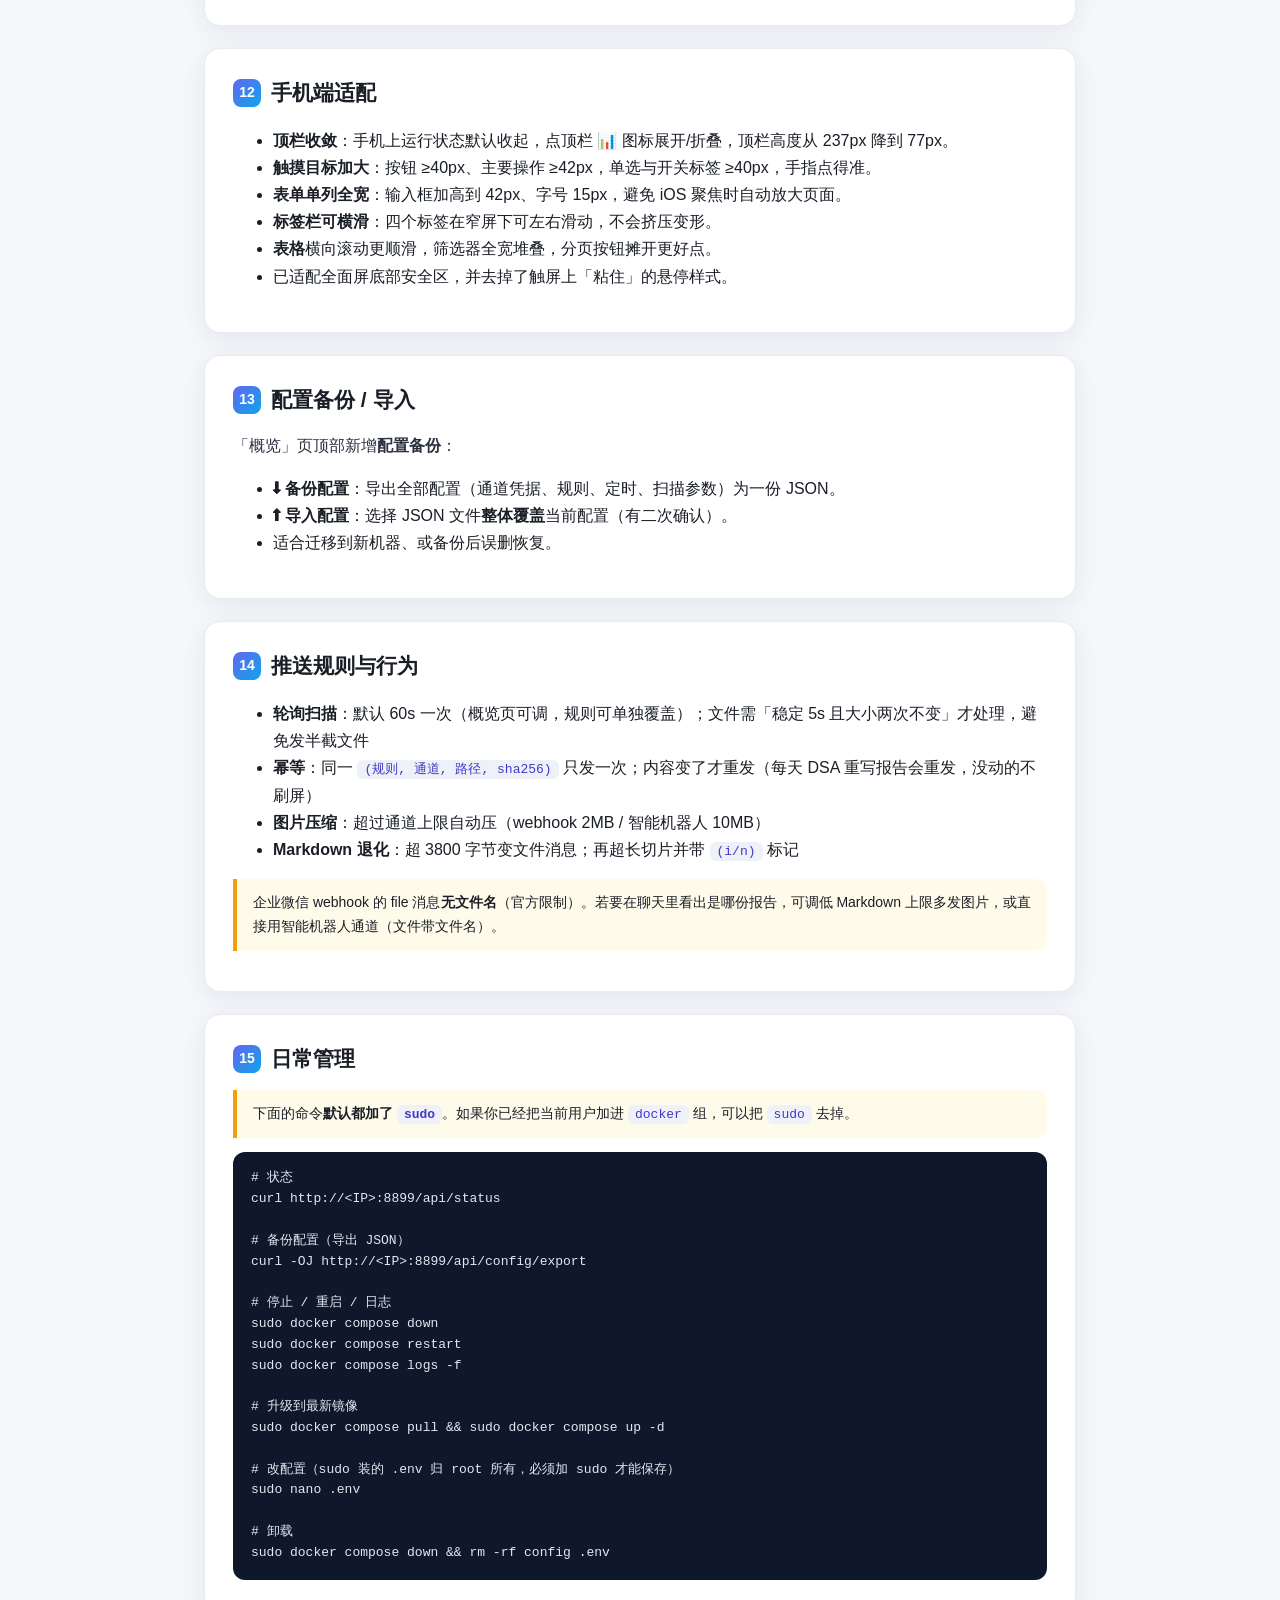
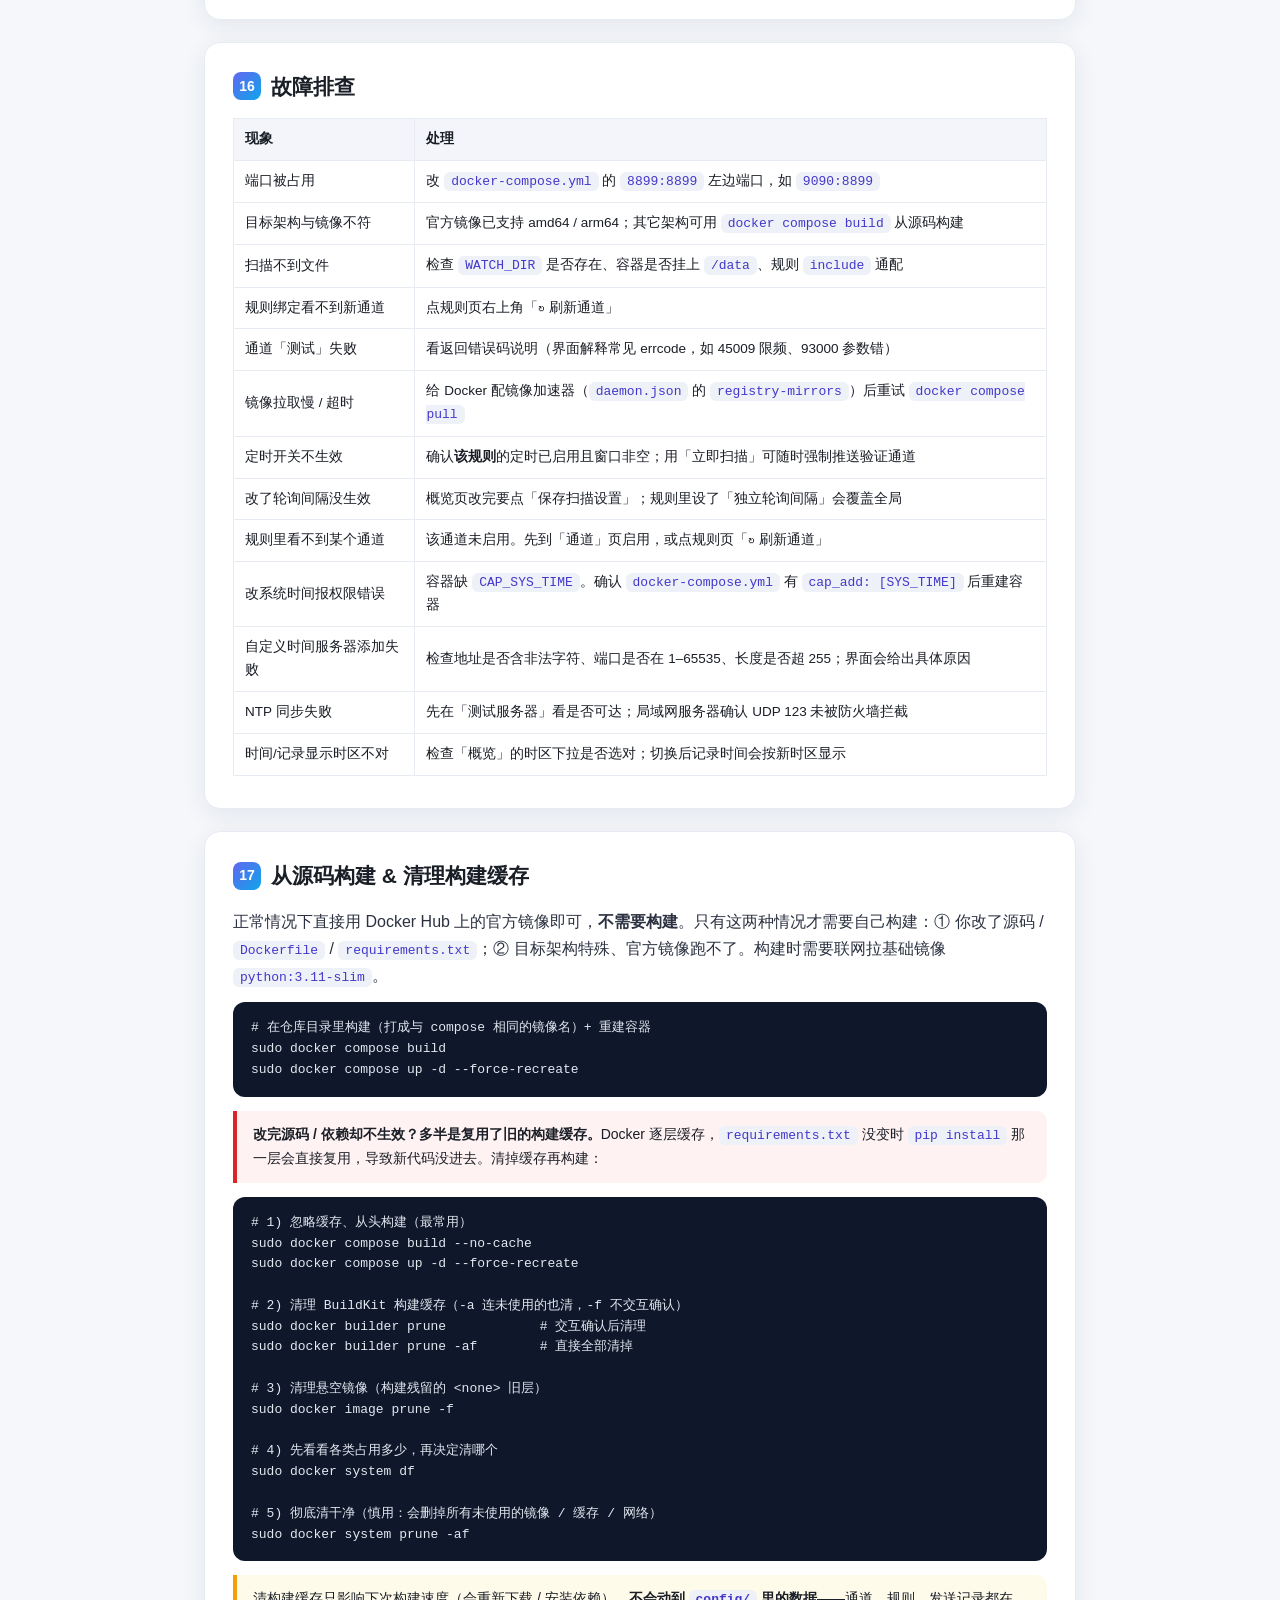
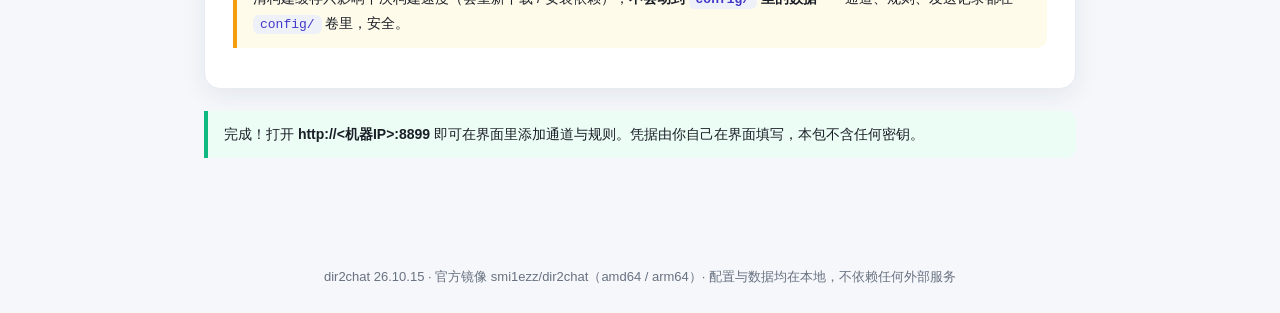
==== commit fe492cdd: "feat(26.10.15): 改用镜像分发（Docker Hub）+ 双架构自动发布 - 安装方式改为镜像拉取：install.sh 镜像获取顺序 = 本地已有 → docker pull → 源码" ====
--- a/教程.html
+++ b/教程.html
@@ -3,7 +3,7 @@
 <head>
 <meta charset="UTF-8">
 <meta name="viewport" content="width=device-width, initial-scale=1.0">
-<title>dir2chat 安装与配置教程 · 26.10.14</title>
+<title>dir2chat 安装与配置教程 · 26.10.15</title>
 <style>
   :root{
     --bg:#f5f7fb; --card:#ffffff; --ink:#1a1e26; --muted:#687180;
@@ -61,7 +61,7 @@
 <body>
 <div class="hero">
   <div class="hero-in">
-    <span class="badge">dir2chat 26.10.14</span>
+    <span class="badge">dir2chat 26.10.15</span>
     <h1>目录 → 聊天 推送服务</h1>
     <p>监听一个目录，把新增或变更的<b>图片和 Markdown</b> 定时推送到企业微信、QQ 的聊天里。带 Web 配置界面，Docker 一键起。<b>每条规则可独立定时与独立轮询间隔</b>、通道可自定义名称、记录页固定 15 行分页（可筛选/导出/点空白翻页）、配置可备份导入、<b>内置时区与时间同步（支持自定义服务器）</b>、<b>手机端适配</b>。</p>
   </div>
@@ -95,23 +95,29 @@
     <h2><span class="n">2</span>环境要求</h2>
     <ul>
       <li><b>Docker Engine 20.10+</b>，且包含 <b>docker compose v2</b>（<code>docker compose version</code> 有输出）</li>
-      <li>推荐 <b>Linux / amd64</b>（本包已内置该架构预置镜像，可<b>离线安装</b>）；其他架构自动改为从源码构建（需联网）</li>
+      <li>支持 <b>Linux amd64 / arm64</b>：官方镜像为双架构，<code>docker pull</code> 会自动匹配本机架构</li>
+      <li>需要能访问 Docker Hub 拉取镜像；完全离线的机器可从源码自行构建（见「从源码构建」一节）</li>
       <li>约 <b>250MB</b> 磁盘空间</li>
       <li>仅本机 / 内网访问：防火墙放行 <b>8899</b> 端口，<b>不要</b>直接暴露公网</li>
     </ul>
   </div>
 
   <div class="card">
-    <h2><span class="n">3</span>一键安装</h2>
-    <pre><code># 解压
-tar xzf dir2chat-installer-26.10.14.tar.gz
-cd dir2chat-26.10.14
-
-# 安装（检查 Docker → 生成配置 → 载入预置镜像 → 启动）
+    <h2><span class="n">3</span>安装</h2>
+    <p>镜像发布在 Docker Hub：<code>smi1ezz/dir2chat</code>，支持 <b>amd64 / arm64</b> 双架构，<code>latest</code> 始终指向最新版。</p>
+    <h3>方式一：一键脚本（推荐）</h3>
+    <pre><code>git clone https://github.com/Smi13zZ/dir2chat.git
+cd dir2chat
+
+# 安装（检查 Docker → 拉取镜像 → 生成配置 → 启动）
 sudo bash install.sh</code></pre>
-    <div class="warn"><b>请务必加 <code>sudo</code>（用 root 权限运行）。</b>安装脚本要调用 Docker——访问 <code>/var/run/docker.sock</code>、<code>docker load</code> 载入镜像、启动容器——普通用户执行会报 <code>permission denied while trying to connect to the Docker daemon socket</code>。<br>
+    <div class="warn"><b>请务必加 <code>sudo</code>（用 root 权限运行）。</b>安装脚本要调用 Docker——访问 <code>/var/run/docker.sock</code>、拉取镜像、启动容器——普通用户执行会报 <code>permission denied while trying to connect to the Docker daemon socket</code>。<br>
     如果你已经把自己加进了 <code>docker</code> 组（<code>sudo usermod -aG docker $USER</code>，之后<b>重新登录</b>或执行 <code>newgrp docker</code>），那么可以不加 sudo，直接 <code>bash install.sh</code>。</div>
-    <p>脚本会自动完成：检查 Docker → 生成 <code>.env</code> → 校验监听目录 → 创建 <code>config/</code> → 载入预置镜像（离线）→ 启动容器 → 等待健康检查。</p>
+    <p>脚本会自动完成：检查 Docker → 生成 <code>.env</code> → 校验监听目录 → 创建 <code>config/</code> → 拉取镜像 → 启动容器 → 等待健康检查。</p>
+    <h3>方式二：手动 docker compose</h3>
+    <p>把仓库里的 <code>docker-compose.yml</code> 与 <code>.env.example</code> 放到同一目录，<code>.env.example</code> 改名为 <code>.env</code> 并填好 <code>WATCH_DIR</code>：</p>
+    <pre><code>sudo docker compose pull      # 拉取镜像（首次约 250MB）
+sudo docker compose up -d     # 启动</code></pre>
     <h3>可用的前置变量</h3>
     <p>把变量写在 <code>bash install.sh</code> 之前，即可免手工改 <code>.env</code>：</p>
     <pre><code>DIR2CHAT_PORT=8091 bash install.sh          # 换对外端口（8899 被占用时）
@@ -123,18 +129,19 @@
 sudo DIR2CHAT_PORT=8091 WATCH_DIR=/vol1/1000/report/daily-stock-analysis bash install.sh</code></pre>
     <p>这些值都会被写回 <code>.env</code>（<b>一行一条</b>），后续 <code>docker compose</code> 命令会自动沿用。</p>
     <div class="note">Windows 用户：在 <b>WSL2</b> 或 <b>Git Bash</b> 里跑 <code>sudo bash install.sh</code>；或 Docker Desktop 装好后直接手动 <code>docker compose up -d</code>。</div>
-    <h3>包内结构</h3>
-    <pre><code>dir2chat-26.10.14/
+    <h3>仓库结构</h3>
+    <pre><code>dir2chat/
 ├── install.sh                      # 一键安装脚本
 ├── README.md                       # 文字教程
 ├── 教程.html                       # 图文教程（本页）
+├── CHANGELOG.md                    # 变更日志
 ├── docker-compose.yml              # 服务编排（使用系统自带 bridge 网络）
-├── Dockerfile                      # 镜像构建
+├── Dockerfile                      # 镜像构建文件（自行构建时用）
+├── requirements.txt                # Python 依赖
 ├── .env.example                    # 配置样例
 ├── VERSION                         # 版本号
-├── dir2chat-26.10.14-image.tar.gz   # 预置镜像（可删）
 ├── app/                            # 服务源码
-└── config/                         # 运行时配置（首次启动生成）</code></pre>
+└── tools/                          # 开发工具</code></pre>
   </div>
 
   <div class="card">
@@ -306,8 +313,8 @@
 sudo docker compose restart
 sudo docker compose logs -f
 
-# 升级：解压新包覆盖后
-sudo docker compose up -d --force-recreate
+# 升级到最新镜像
+sudo docker compose pull && sudo docker compose up -d
 
 # 改配置（sudo 装的 .env 归 root 所有，必须加 sudo 才能保存）
 sudo nano .env
@@ -321,11 +328,11 @@
     <table>
       <tr><th class="l">现象</th><th class="l">处理</th></tr>
       <tr><td class="l">端口被占用</td><td class="l">改 <code>docker-compose.yml</code> 的 <code>8899:8899</code> 左边端口，如 <code>9090:8899</code></td></tr>
-      <tr><td class="l">预置镜像架构不符（arm64 等）</td><td class="l">删掉 <code>dir2chat-*-image.tar.gz</code>，脚本自动从源码构建</td></tr>
+      <tr><td class="l">目标架构与镜像不符</td><td class="l">官方镜像已支持 amd64 / arm64；其它架构可用 <code>docker compose build</code> 从源码构建</td></tr>
       <tr><td class="l">扫描不到文件</td><td class="l">检查 <code>WATCH_DIR</code> 是否存在、容器是否挂上 <code>/data</code>、规则 <code>include</code> 通配</td></tr>
       <tr><td class="l">规则绑定看不到新通道</td><td class="l">点规则页右上角「↻ 刷新通道」</td></tr>
       <tr><td class="l">通道「测试」失败</td><td class="l">看返回错误码说明（界面解释常见 errcode，如 45009 限频、93000 参数错）</td></tr>
-      <tr><td class="l">镜像载入慢</td><td class="l"><code>docker load</code> 解压约 183MB 镜像，耐心等几十秒</td></tr>
+      <tr><td class="l">镜像拉取慢 / 超时</td><td class="l">给 Docker 配镜像加速器（<code>daemon.json</code> 的 <code>registry-mirrors</code>）后重试 <code>docker compose pull</code></td></tr>
       <tr><td class="l">定时开关不生效</td><td class="l">确认<b>该规则</b>的定时已启用且窗口非空；用「立即扫描」可随时强制推送验证通道</td></tr>
       <tr><td class="l">改了轮询间隔没生效</td><td class="l">概览页改完要点「保存扫描设置」；规则里设了「独立轮询间隔」会覆盖全局</td></tr>
       <tr><td class="l">规则里看不到某个通道</td><td class="l">该通道未启用。先到「通道」页启用，或点规则页「↻ 刷新通道」</td></tr>
@@ -337,9 +344,9 @@
   </div>
 
   <div class="card">
-    <h2><span class="n">17</span>手动构建 &amp; 清理构建缓存</h2>
-    <p>正常情况下离线包自带预置镜像，安装时<b>直接 <code>docker load</code>，不需要构建</b>。只有这两种情况才需要手动构建：① 你删掉了 <code>dir2chat-*-image.tar.gz</code>；② 你自己改了 <code>Dockerfile</code> 或 <code>requirements.txt</code>。这时必须联网拉基础镜像 <code>python:3.11-slim</code>。</p>
-    <pre><code># 手动构建镜像 + 重建容器
+    <h2><span class="n">17</span>从源码构建 &amp; 清理构建缓存</h2>
+    <p>正常情况下直接用 Docker Hub 上的官方镜像即可，<b>不需要构建</b>。只有这两种情况才需要自己构建：① 你改了源码 / <code>Dockerfile</code> / <code>requirements.txt</code>；② 目标架构特殊、官方镜像跑不了。构建时需要联网拉基础镜像 <code>python:3.11-slim</code>。</p>
+    <pre><code># 在仓库目录里构建（打成与 compose 相同的镜像名）+ 重建容器
 sudo docker compose build
 sudo docker compose up -d --force-recreate</code></pre>
     <div class="warn"><b>改完源码 / 依赖却不生效？多半是复用了旧的构建缓存。</b>Docker 逐层缓存，<code>requirements.txt</code> 没变时 <code>pip install</code> 那一层会直接复用，导致新代码没进去。清掉缓存再构建：</div>
@@ -365,6 +372,6 @@
   <div class="ok">完成！打开 <b>http://&lt;机器IP&gt;:8899</b> 即可在界面里添加通道与规则。凭据由你自己在界面填写，本包不含任何密钥。</div>
 
 </div>
-<footer>dir2chat 26.10.14 · Docker 一键部署包 · 配置与数据均在本地，不依赖任何外部服务</footer>
+<footer>dir2chat 26.10.15 · 官方镜像 smi1ezz/dir2chat（amd64 / arm64）· 配置与数据均在本地，不依赖任何外部服务</footer>
 </body>
 </html>
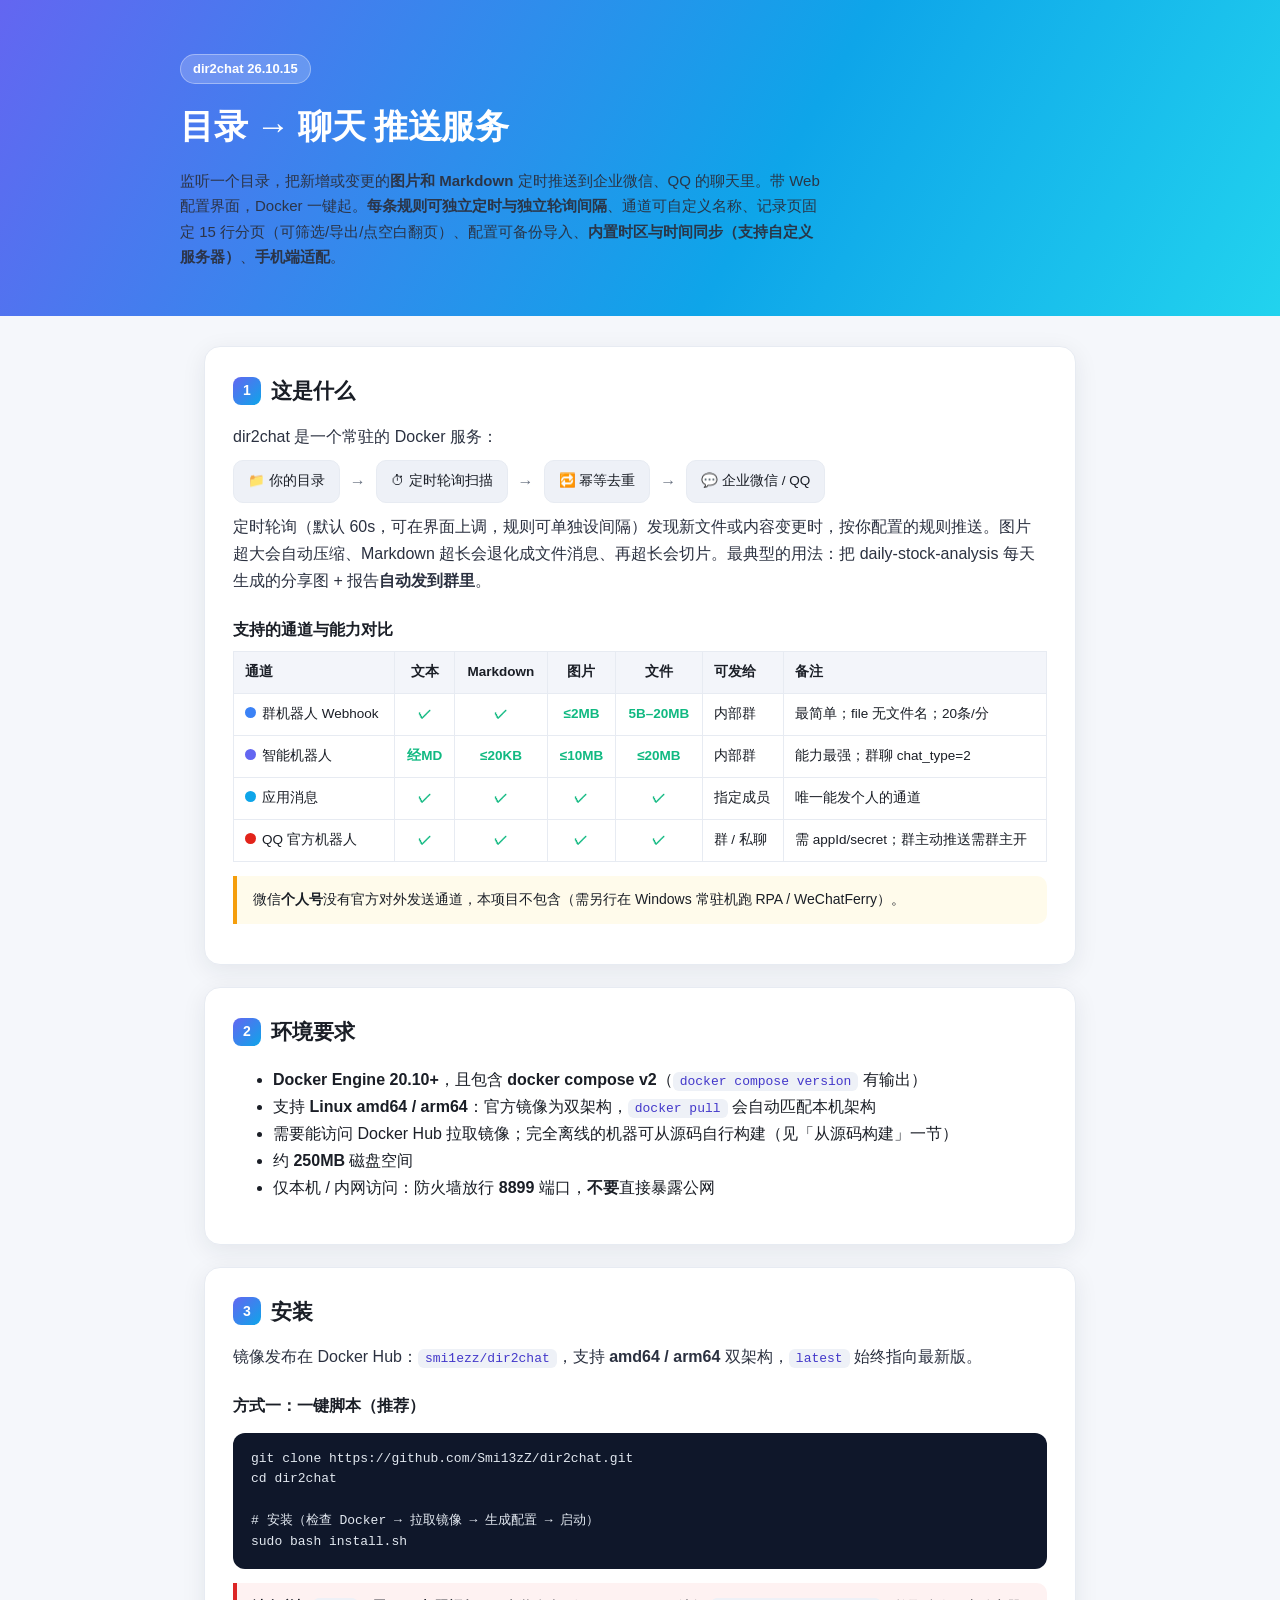
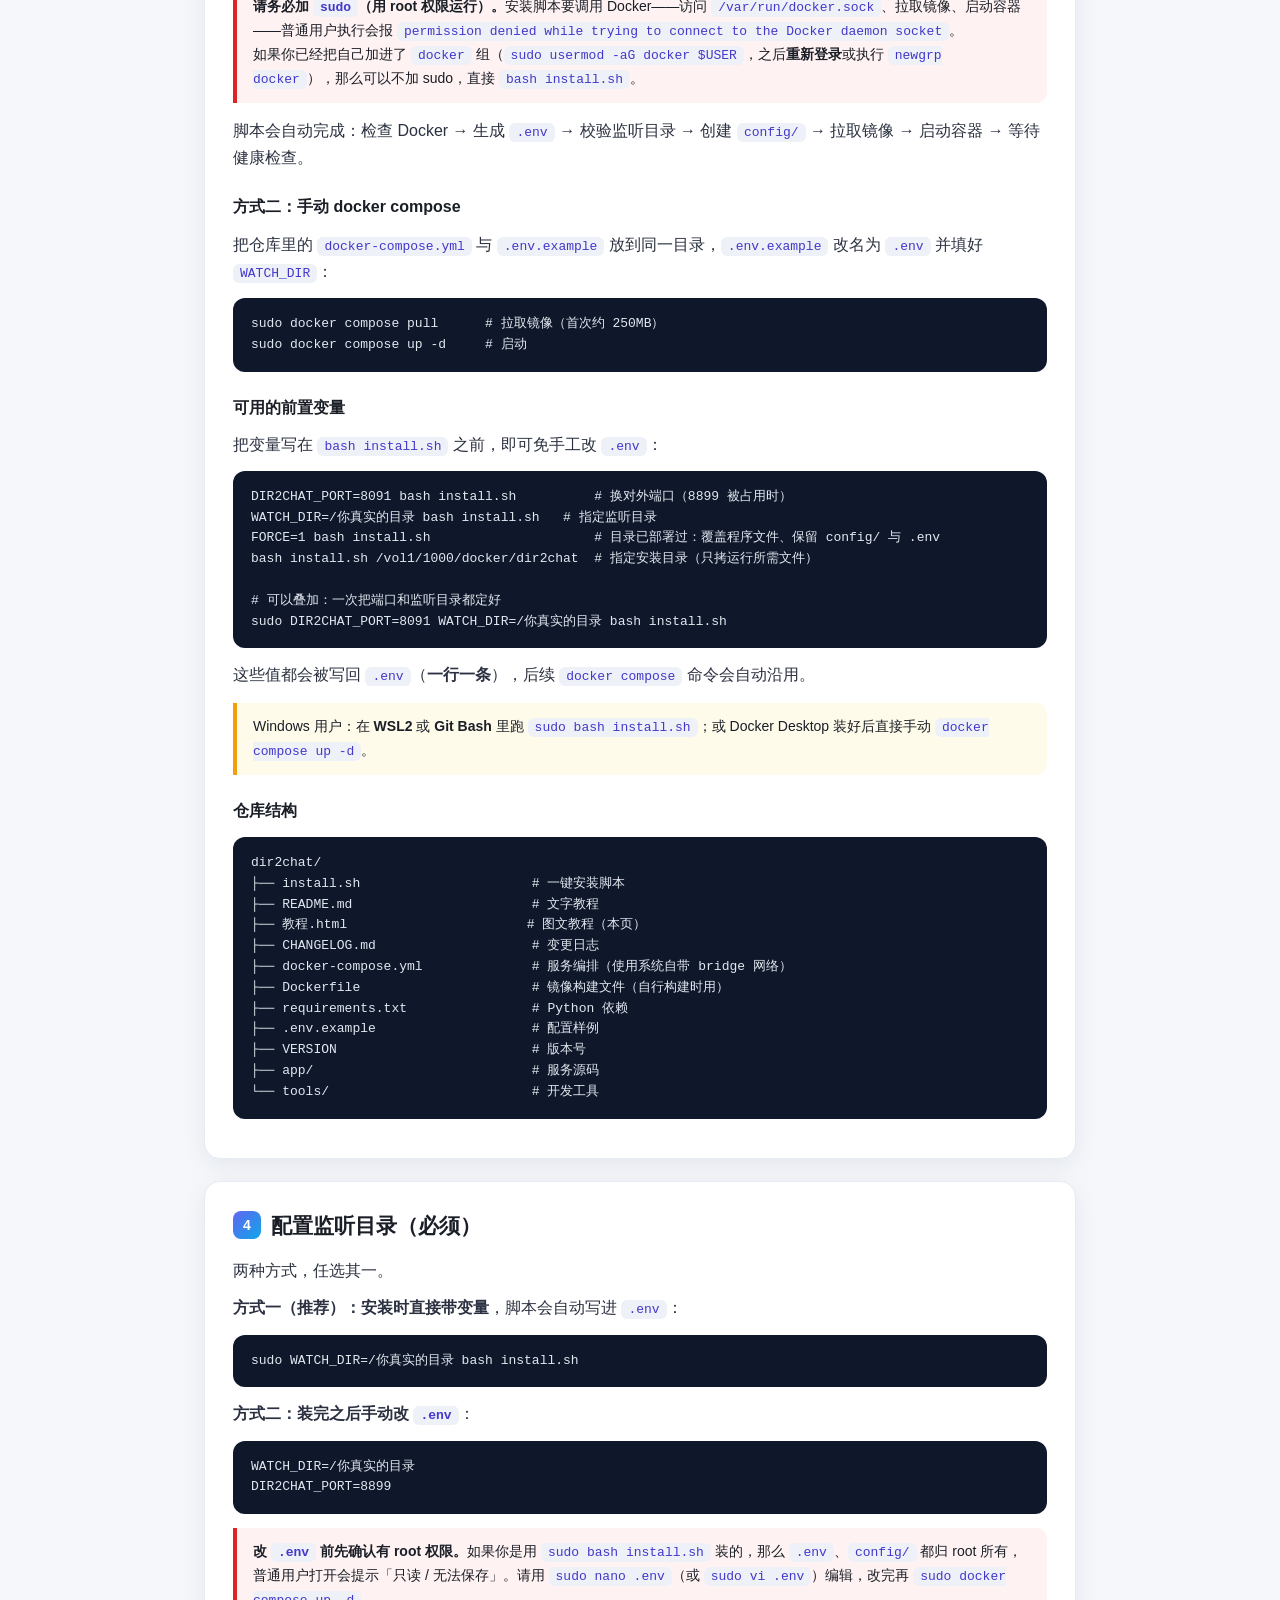
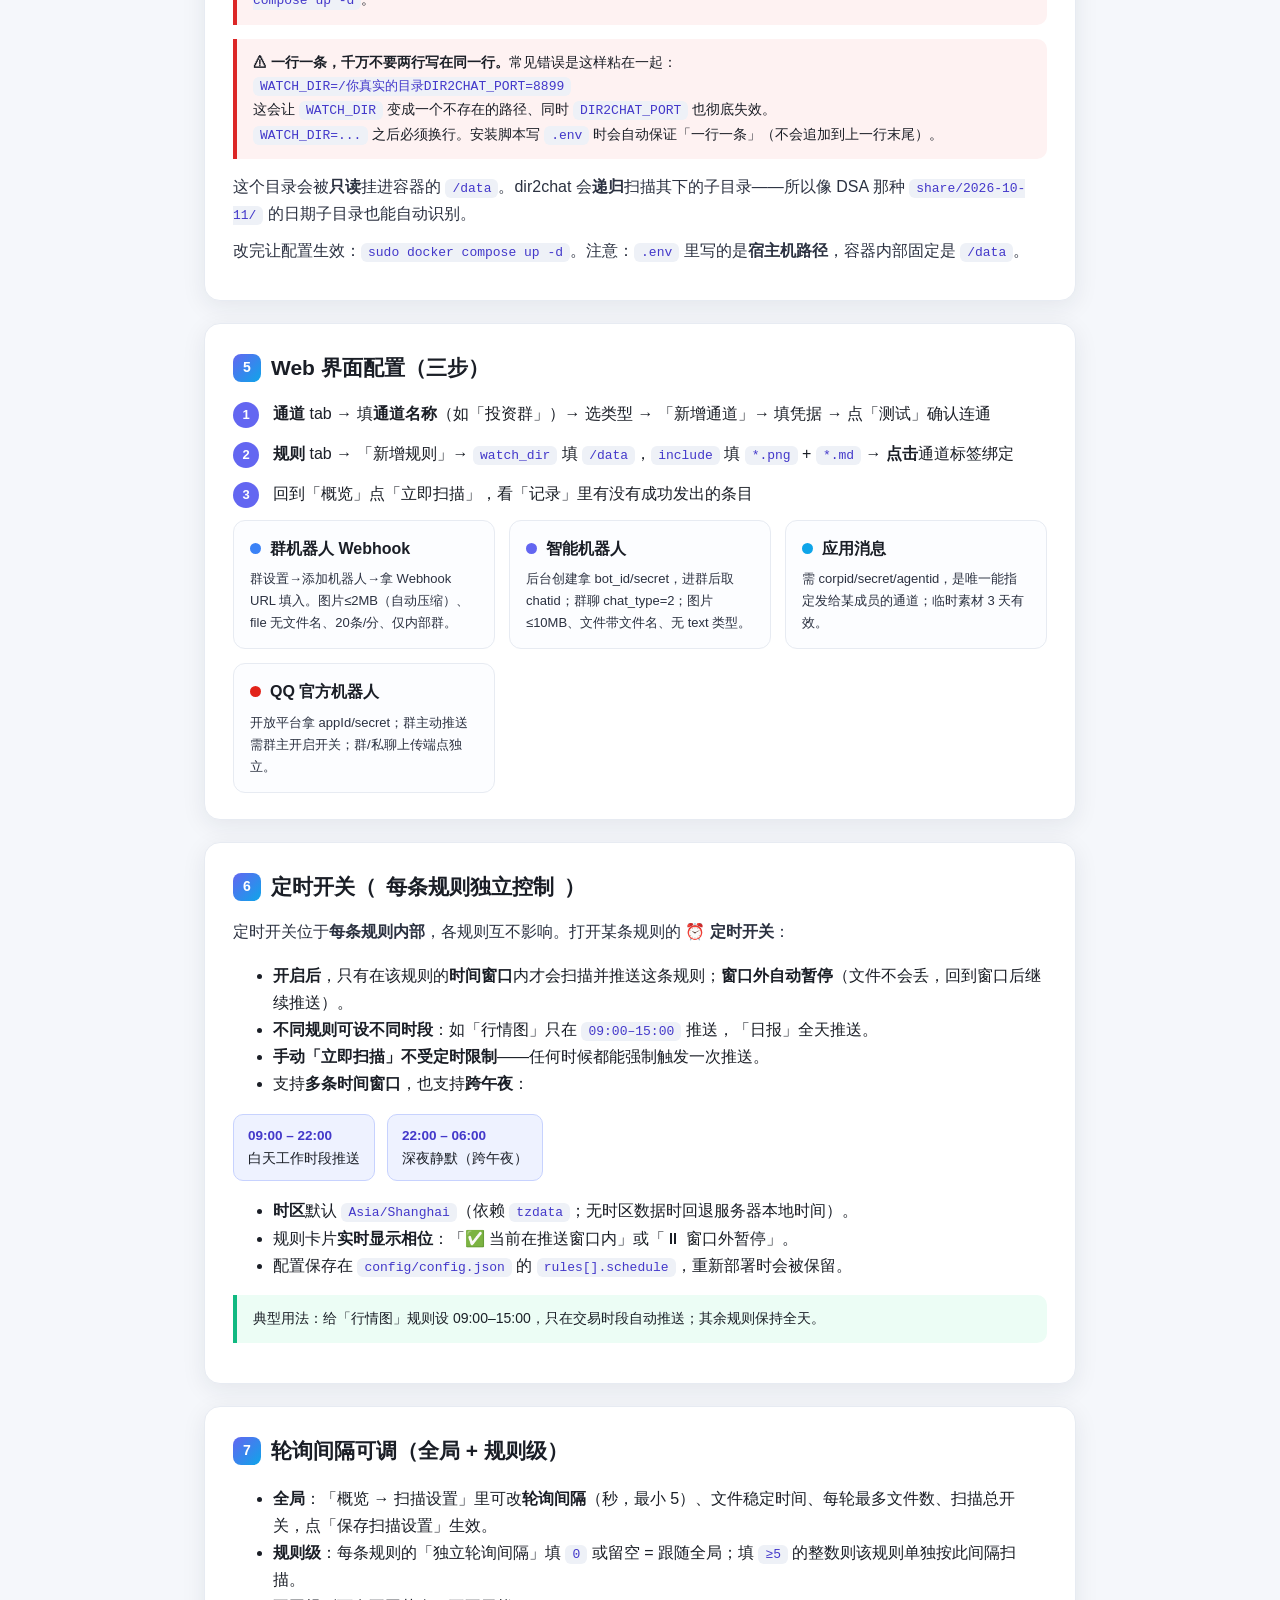
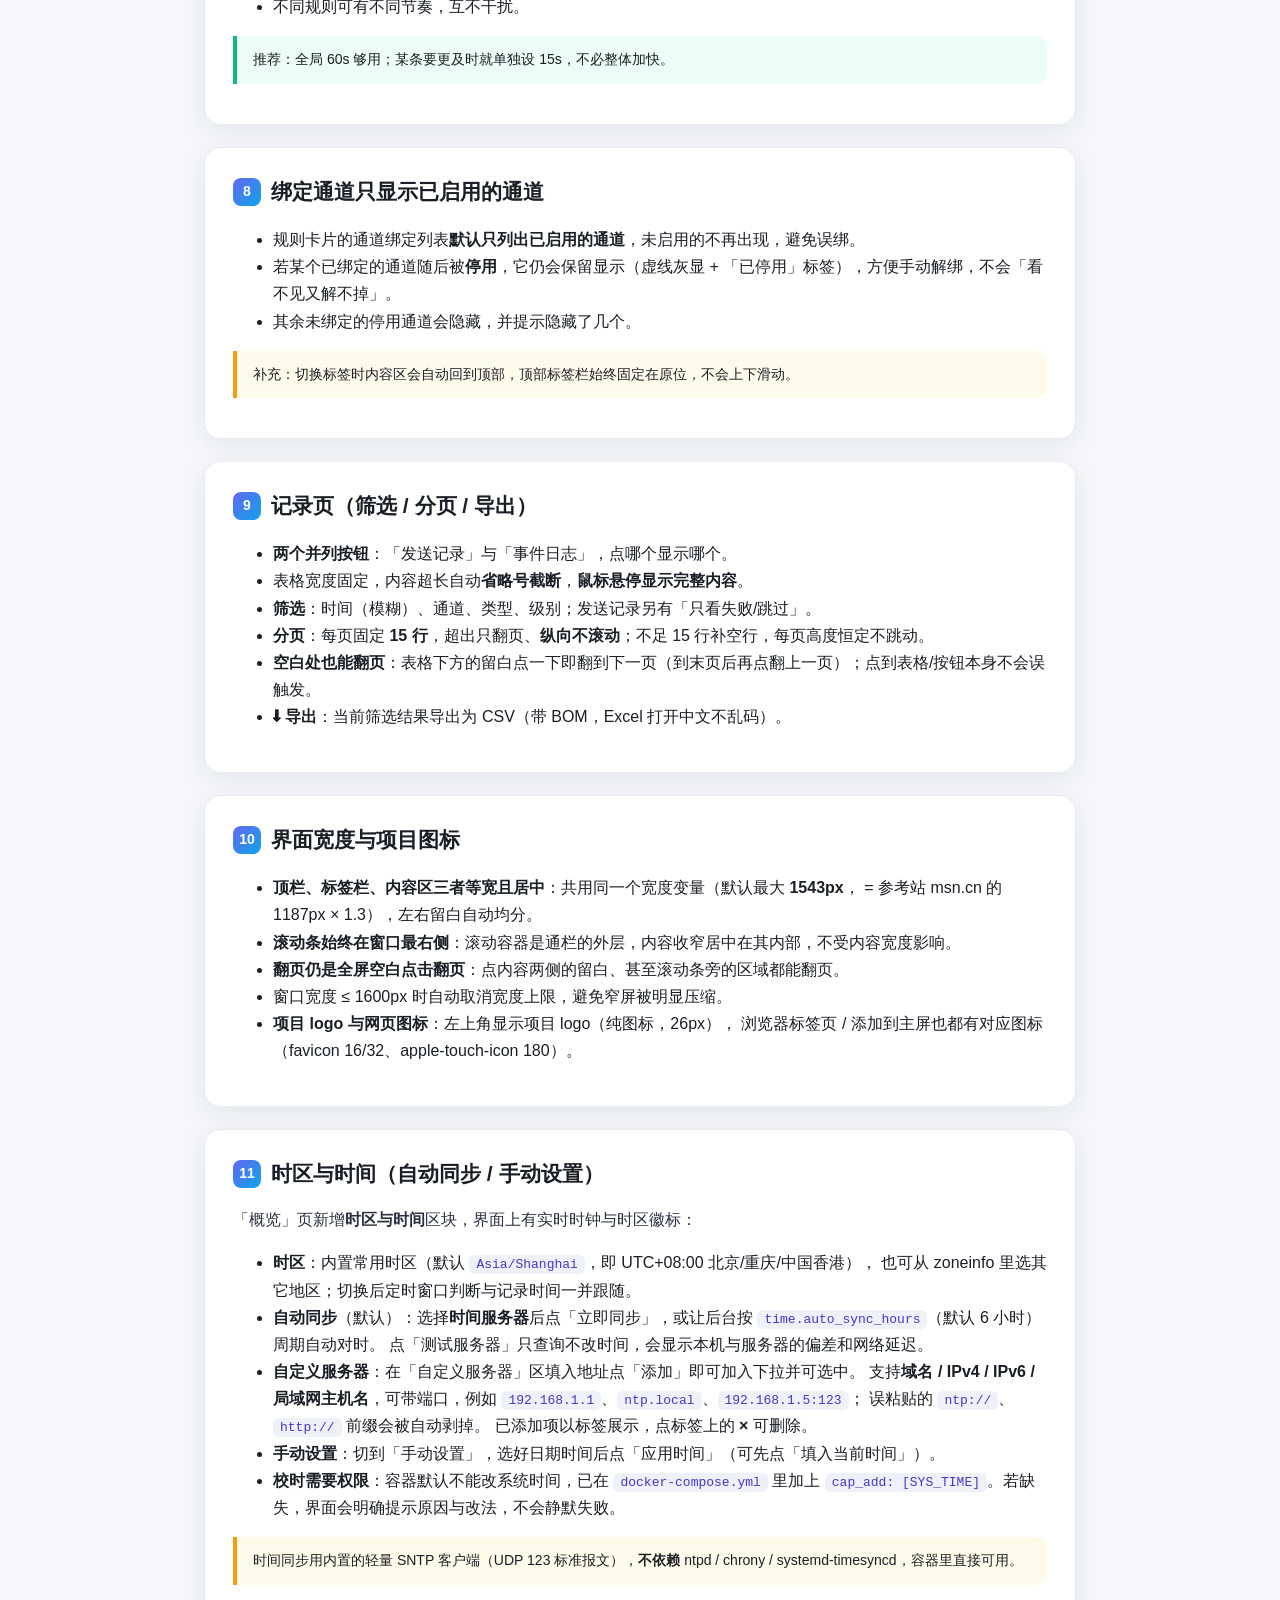
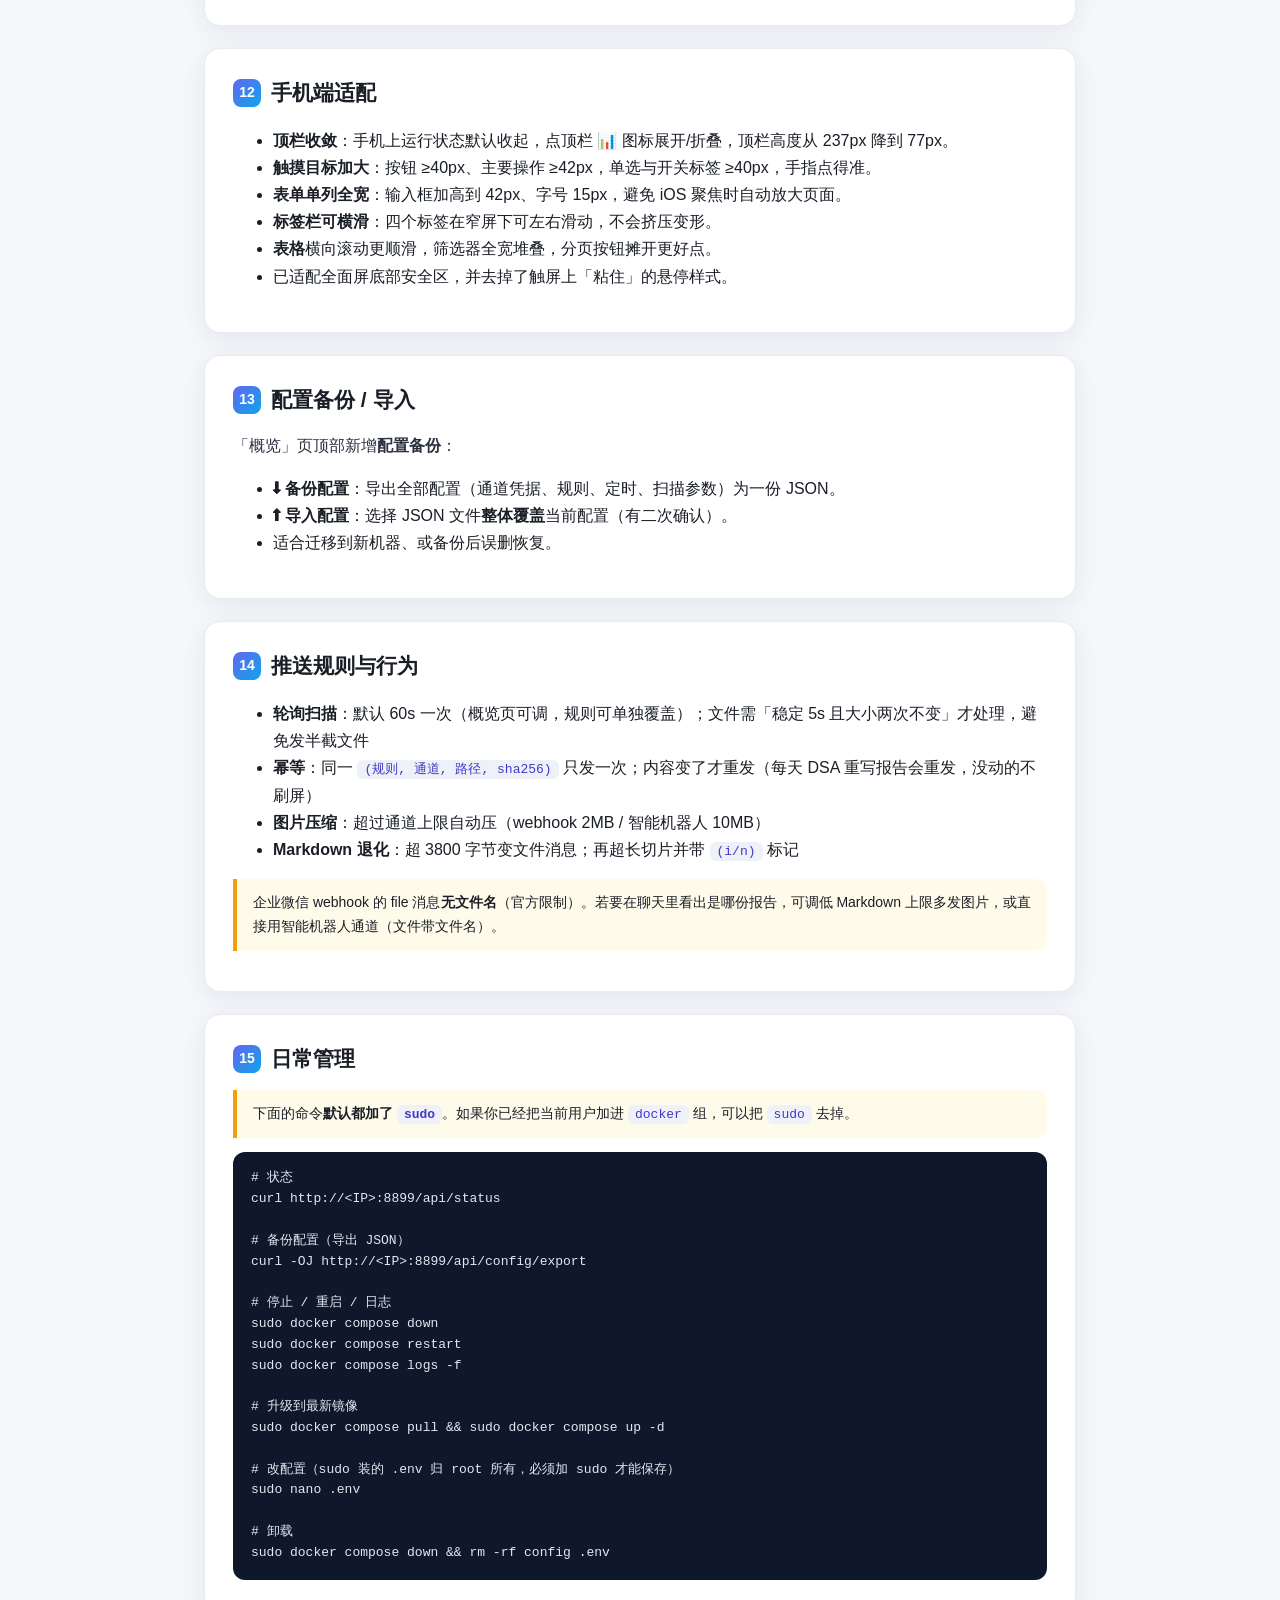
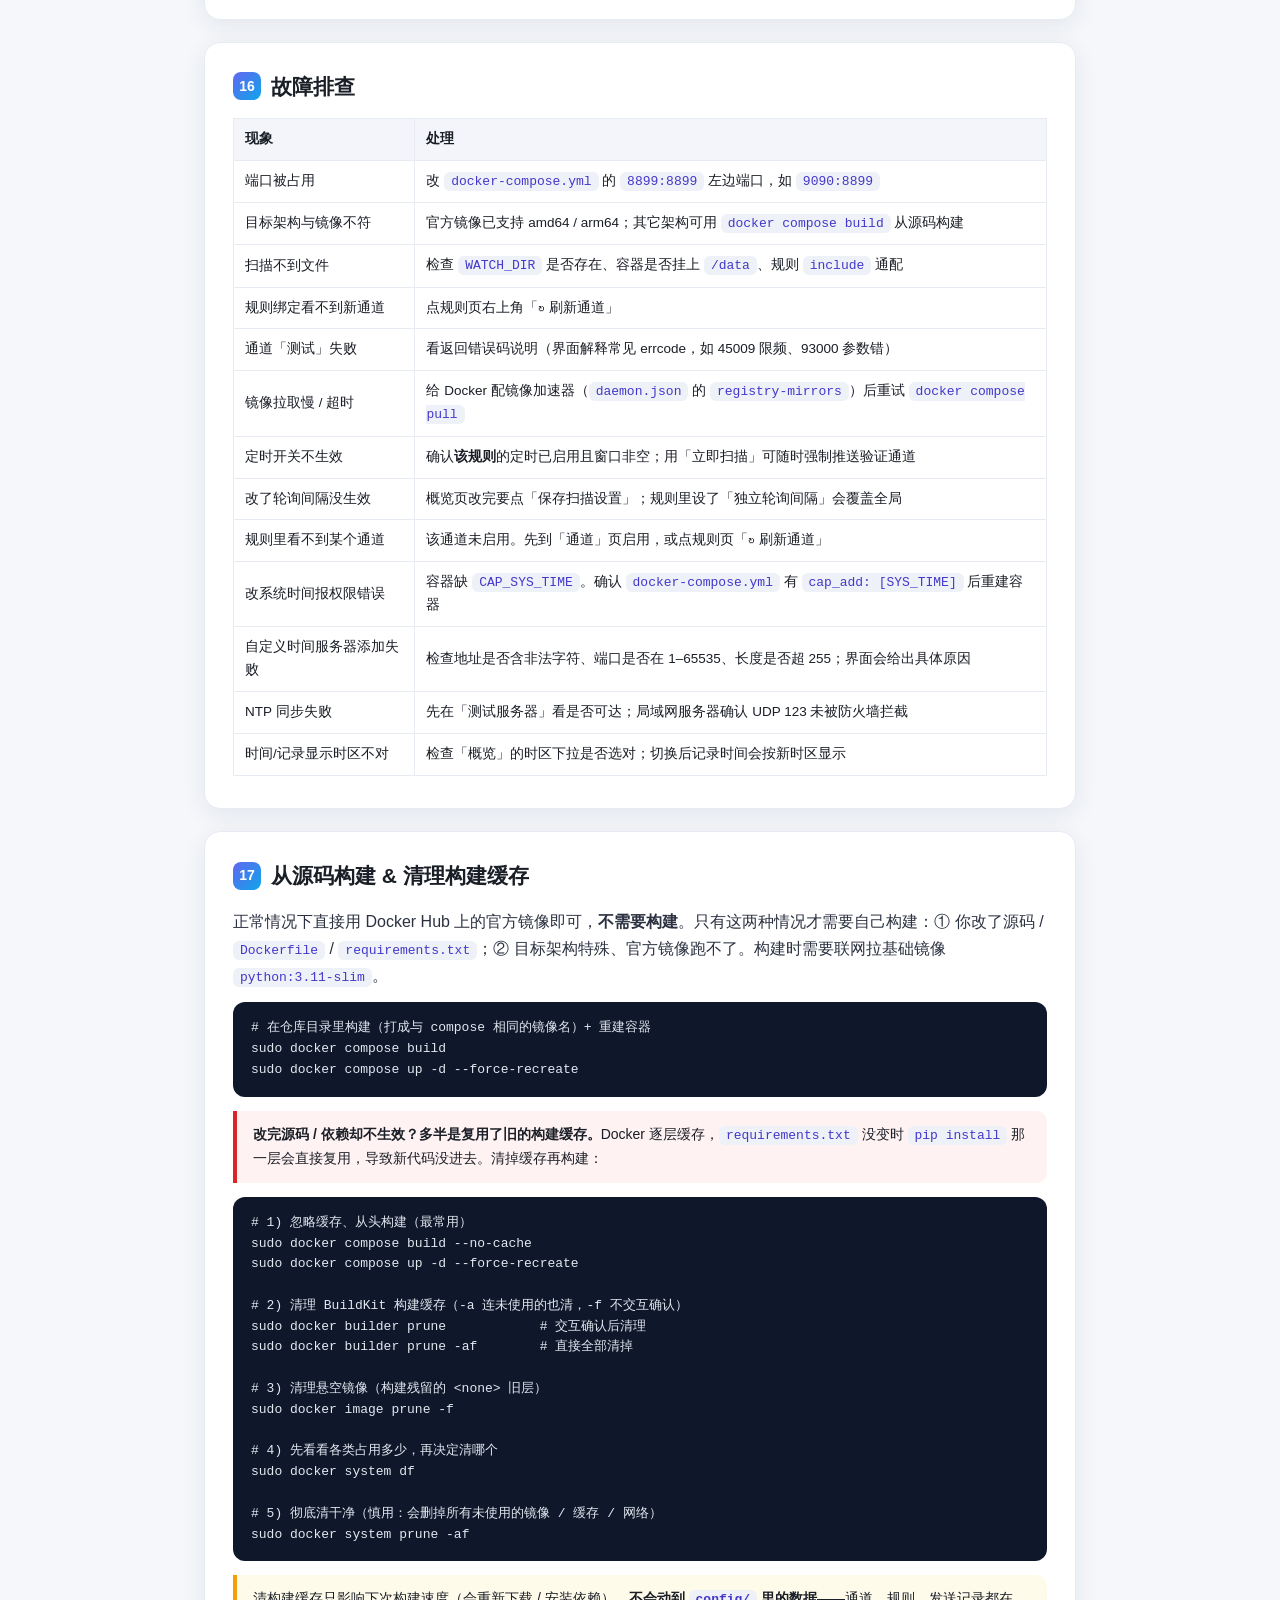
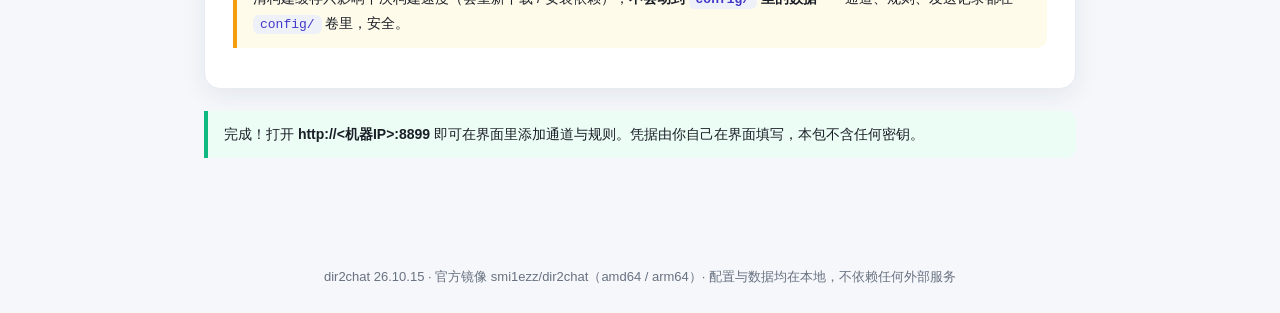
==== commit 9540fa12: "docs: WATCH_DIR 示例统一改为占位符 /你真实的目录 - .env.example 与 docker-compose.yml 的默认值不再写死具体路径 - install.sh 增加占位" ====
--- a/教程.html
+++ b/教程.html
@@ -121,12 +121,12 @@
     <h3>可用的前置变量</h3>
     <p>把变量写在 <code>bash install.sh</code> 之前，即可免手工改 <code>.env</code>：</p>
     <pre><code>DIR2CHAT_PORT=8091 bash install.sh          # 换对外端口（8899 被占用时）
-WATCH_DIR=/vol1/1000/report/daily-stock-analysis bash install.sh   # 指定监听目录
+WATCH_DIR=/你真实的目录 bash install.sh   # 指定监听目录
 FORCE=1 bash install.sh                     # 目录已部署过：覆盖程序文件、保留 config/ 与 .env
 bash install.sh /vol1/1000/docker/dir2chat  # 指定安装目录（只拷运行所需文件）
 
 # 可以叠加：一次把端口和监听目录都定好
-sudo DIR2CHAT_PORT=8091 WATCH_DIR=/vol1/1000/report/daily-stock-analysis bash install.sh</code></pre>
+sudo DIR2CHAT_PORT=8091 WATCH_DIR=/你真实的目录 bash install.sh</code></pre>
     <p>这些值都会被写回 <code>.env</code>（<b>一行一条</b>），后续 <code>docker compose</code> 命令会自动沿用。</p>
     <div class="note">Windows 用户：在 <b>WSL2</b> 或 <b>Git Bash</b> 里跑 <code>sudo bash install.sh</code>；或 Docker Desktop 装好后直接手动 <code>docker compose up -d</code>。</div>
     <h3>仓库结构</h3>
@@ -148,13 +148,13 @@
     <h2><span class="n">4</span>配置监听目录（必须）</h2>
     <p>两种方式，任选其一。</p>
     <p><b>方式一（推荐）：安装时直接带变量</b>，脚本会自动写进 <code>.env</code>：</p>
-    <pre><code>sudo WATCH_DIR=/你/真实/的/目录 bash install.sh</code></pre>
+    <pre><code>sudo WATCH_DIR=/你真实的目录 bash install.sh</code></pre>
     <p><b>方式二：装完之后手动改 <code>.env</code></b>：</p>
-    <pre><code>WATCH_DIR=/你/真实/的/目录
+    <pre><code>WATCH_DIR=/你真实的目录
 DIR2CHAT_PORT=8899</code></pre>
     <div class="warn"><b>改 <code>.env</code> 前先确认有 root 权限。</b>如果你是用 <code>sudo bash install.sh</code> 装的，那么 <code>.env</code>、<code>config/</code> 都归 root 所有，普通用户打开会提示「只读 / 无法保存」。请用 <code>sudo nano .env</code>（或 <code>sudo vi .env</code>）编辑，改完再 <code>sudo docker compose up -d</code>。</div>
     <div class="warn"><b>⚠ 一行一条，千万不要两行写在同一行。</b>常见错误是这样粘在一起：<br>
-    <code>WATCH_DIR=/vol1/1000/report/daily-stock-analysisDIR2CHAT_PORT=8899</code><br>
+    <code>WATCH_DIR=/你真实的目录DIR2CHAT_PORT=8899</code><br>
     这会让 <code>WATCH_DIR</code> 变成一个不存在的路径、同时 <code>DIR2CHAT_PORT</code> 也彻底失效。<br>
     <code>WATCH_DIR=...</code> 之后必须换行。安装脚本写 <code>.env</code> 时会自动保证「一行一条」（不会追加到上一行末尾）。</div>
     <p>这个目录会被<b>只读</b>挂进容器的 <code>/data</code>。dir2chat 会<b>递归</b>扫描其下的子目录——所以像 DSA 那种 <code>share/2026-10-11/</code> 的日期子目录也能自动识别。</p>
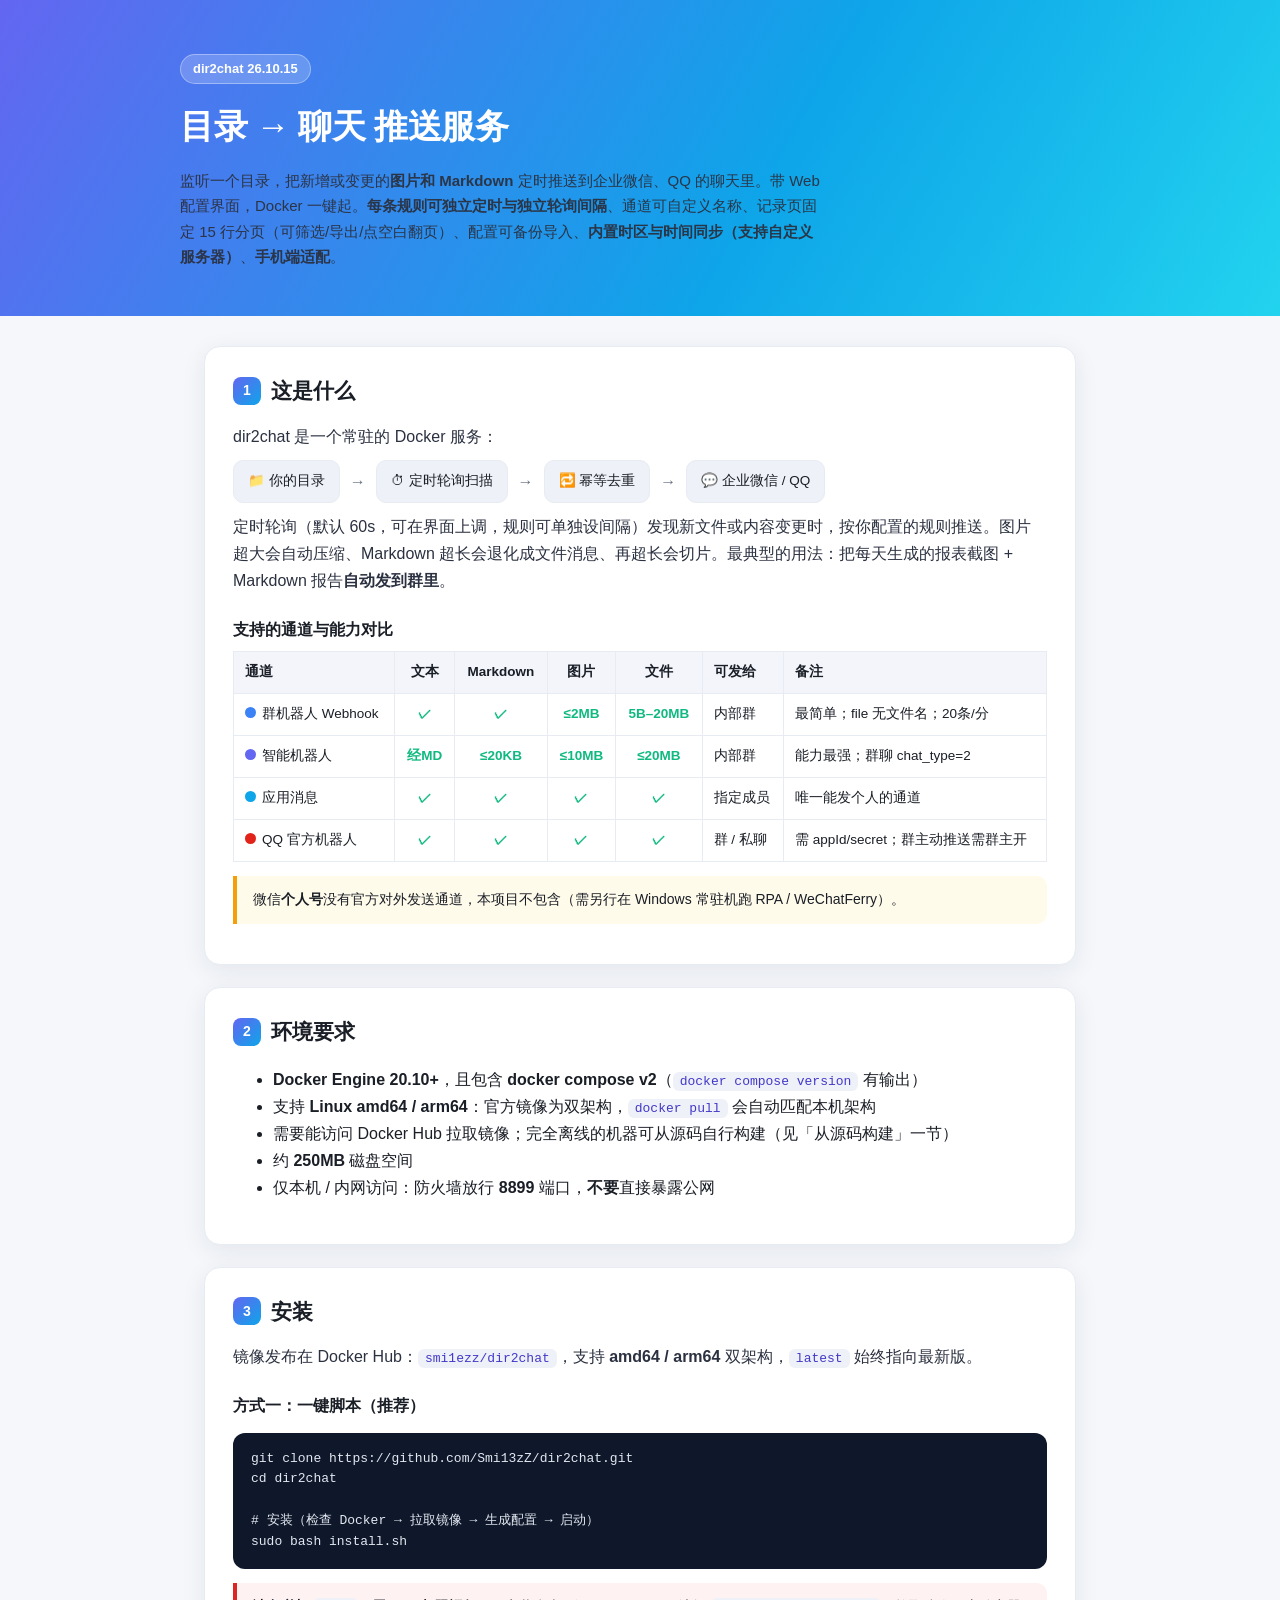
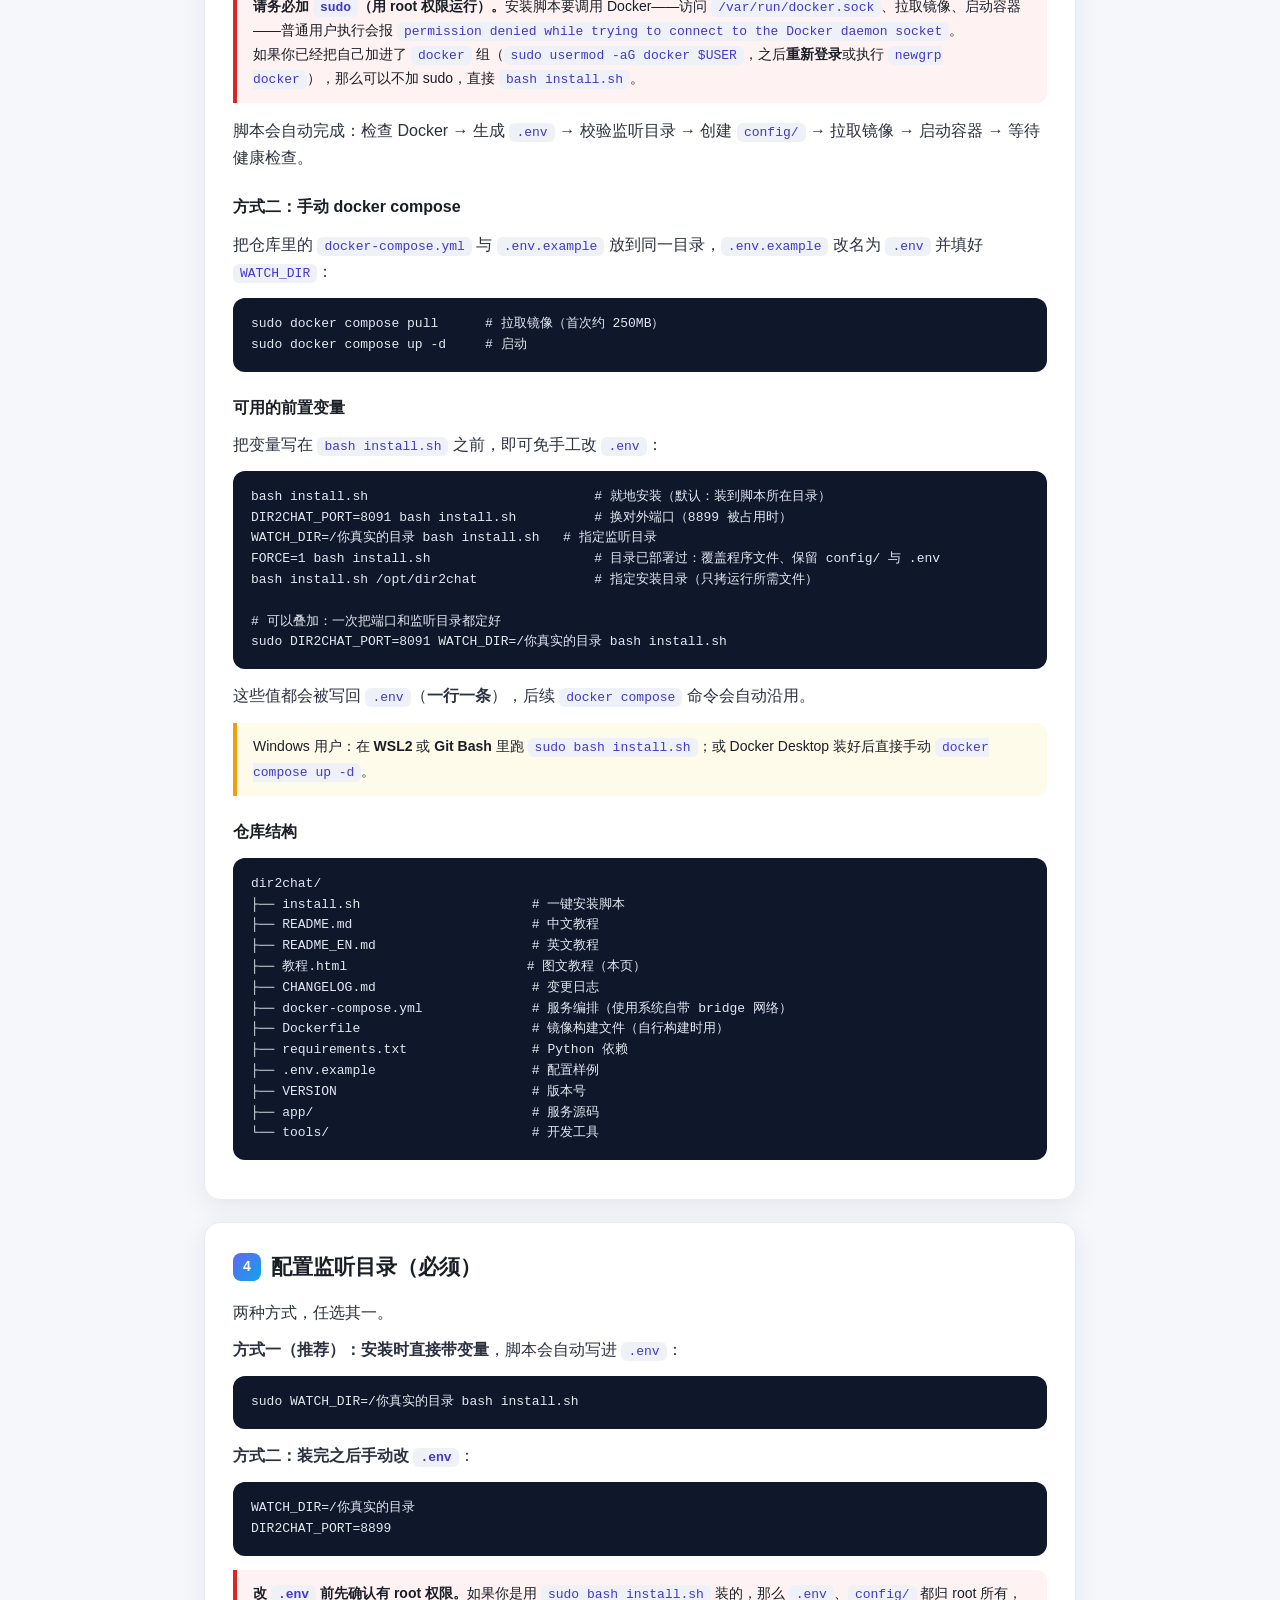
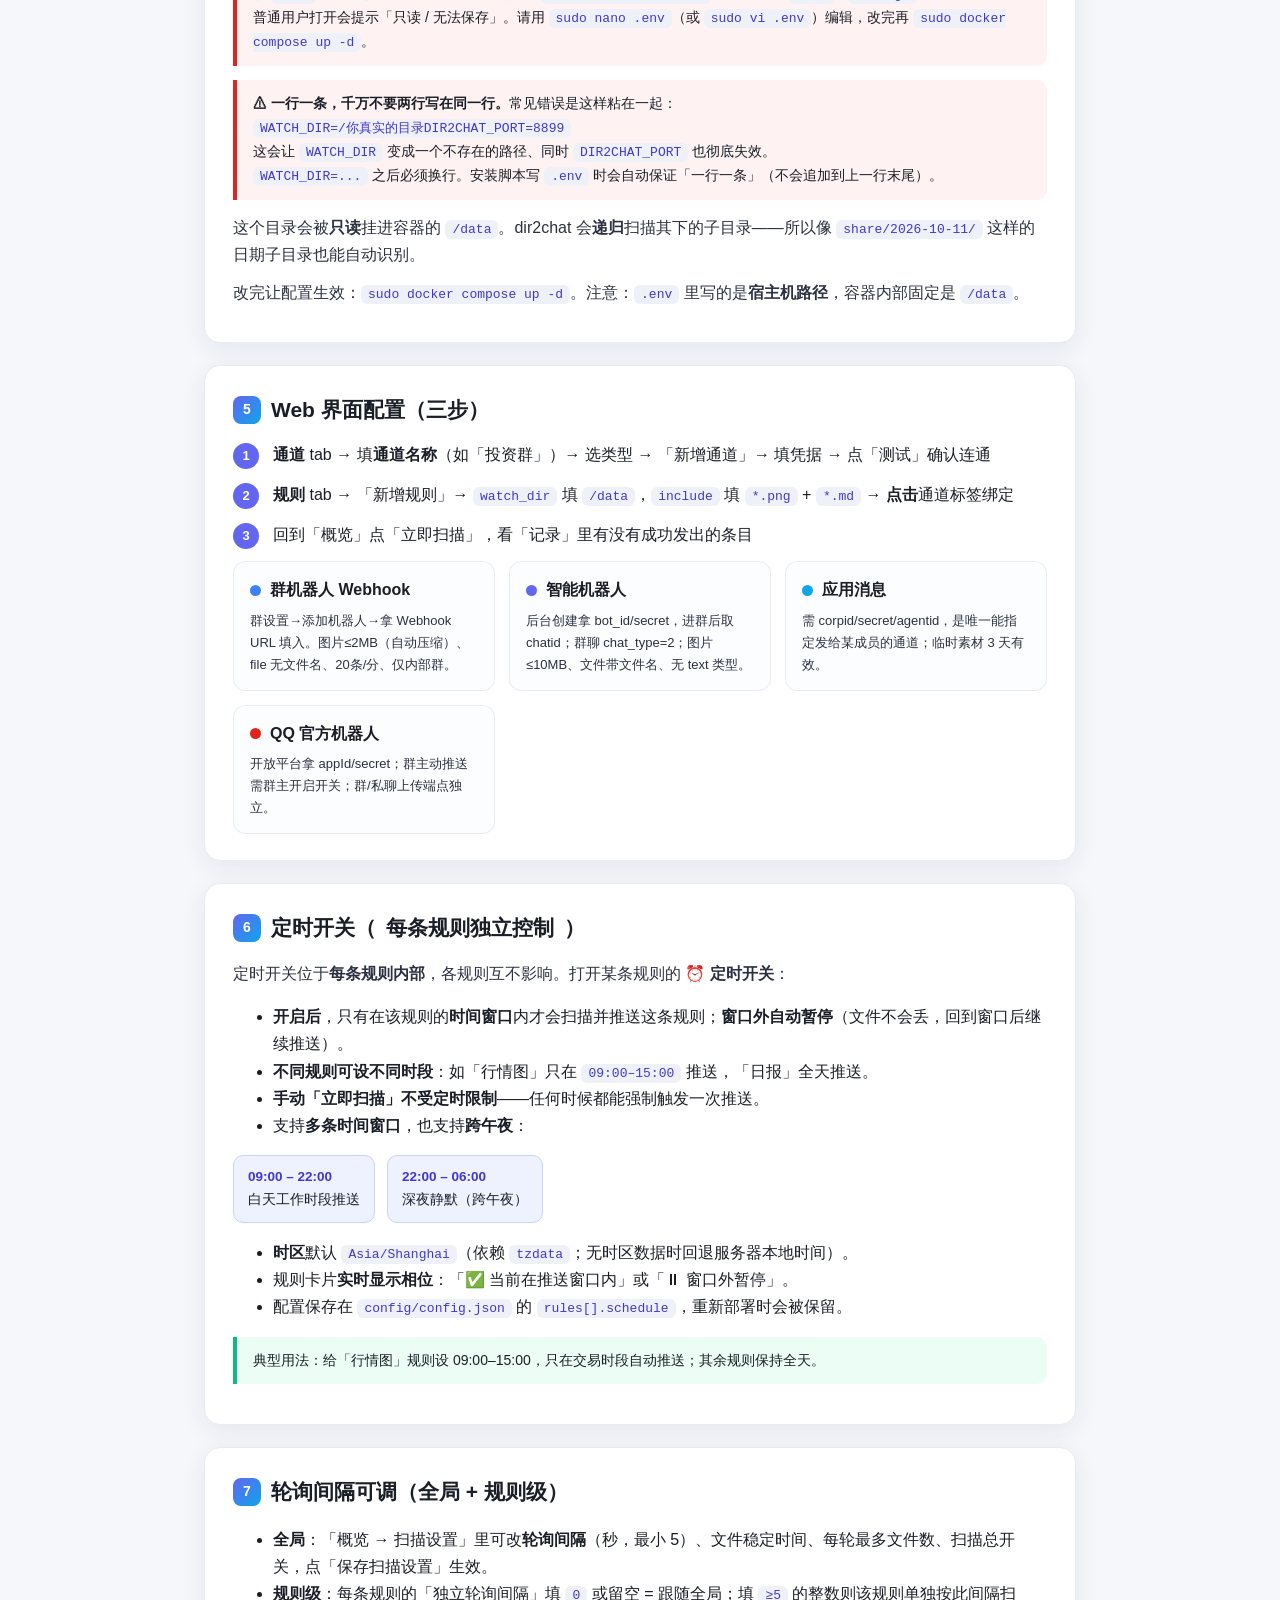
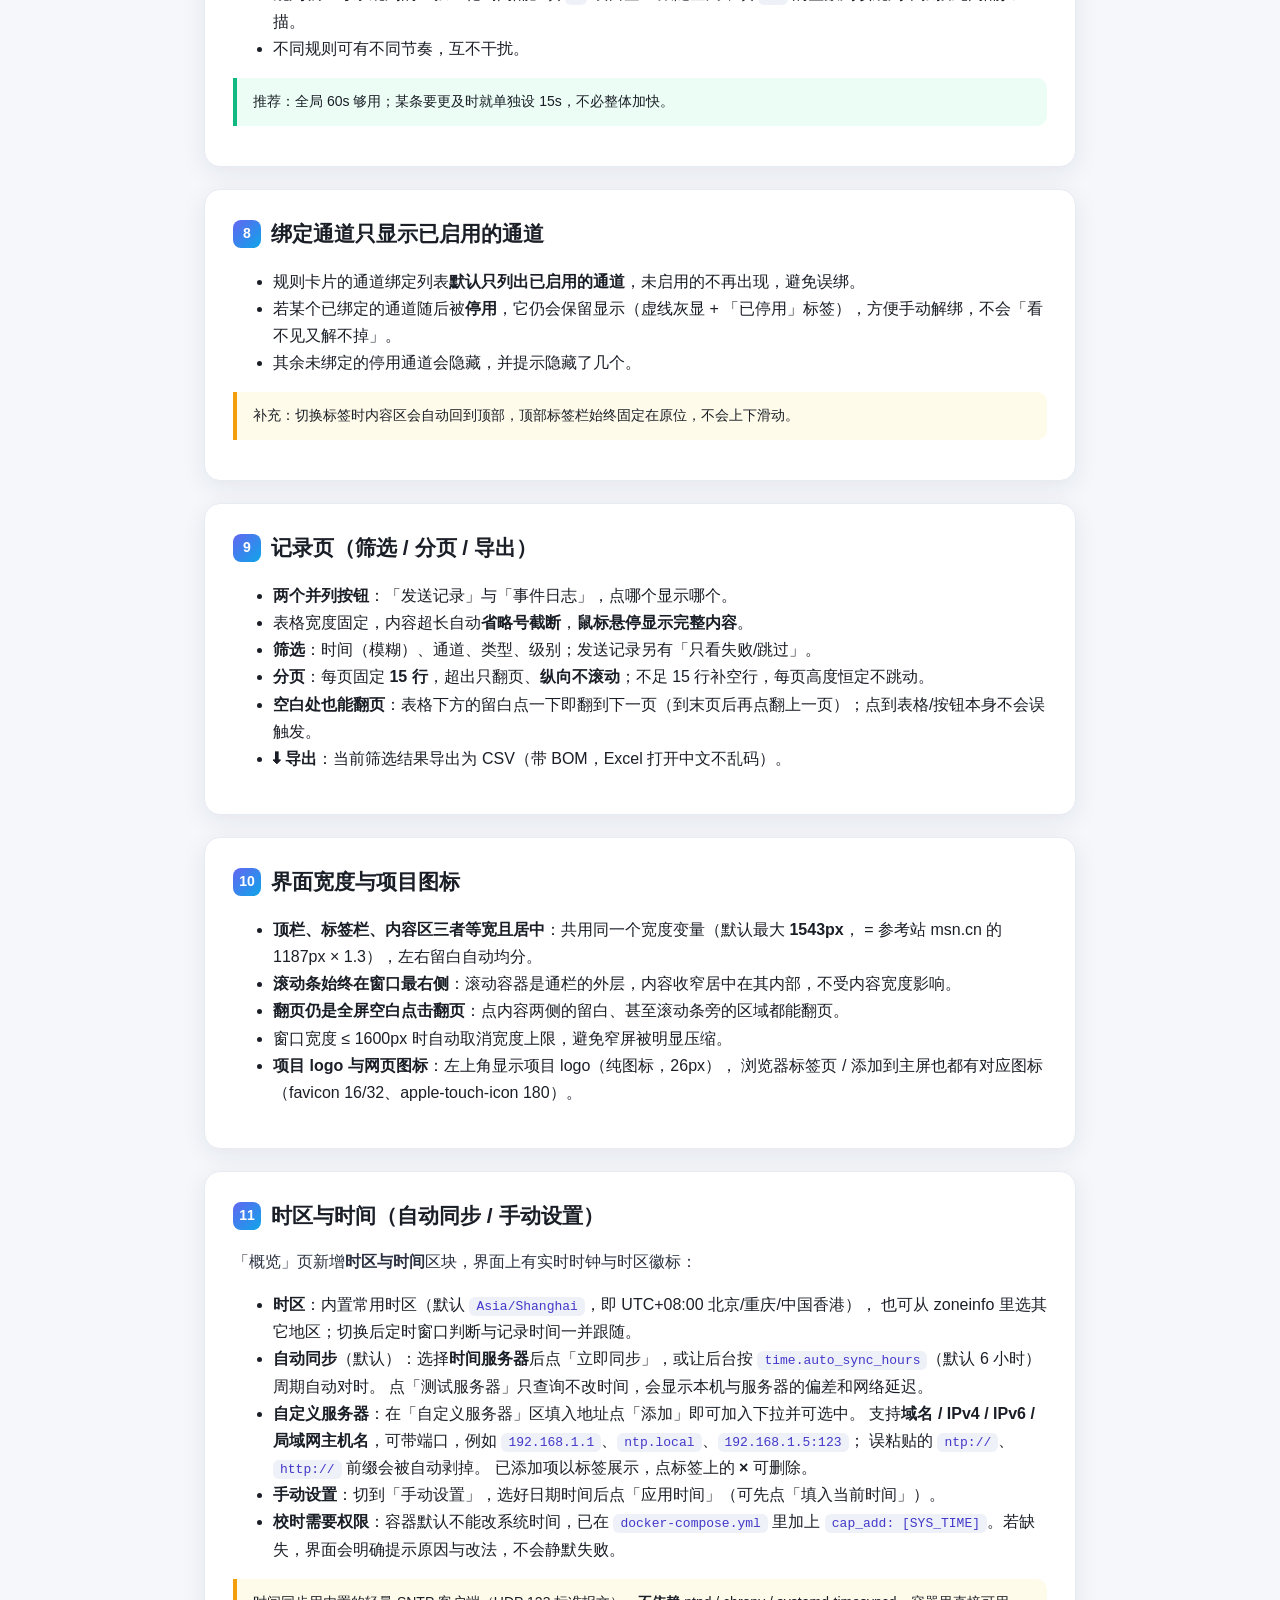
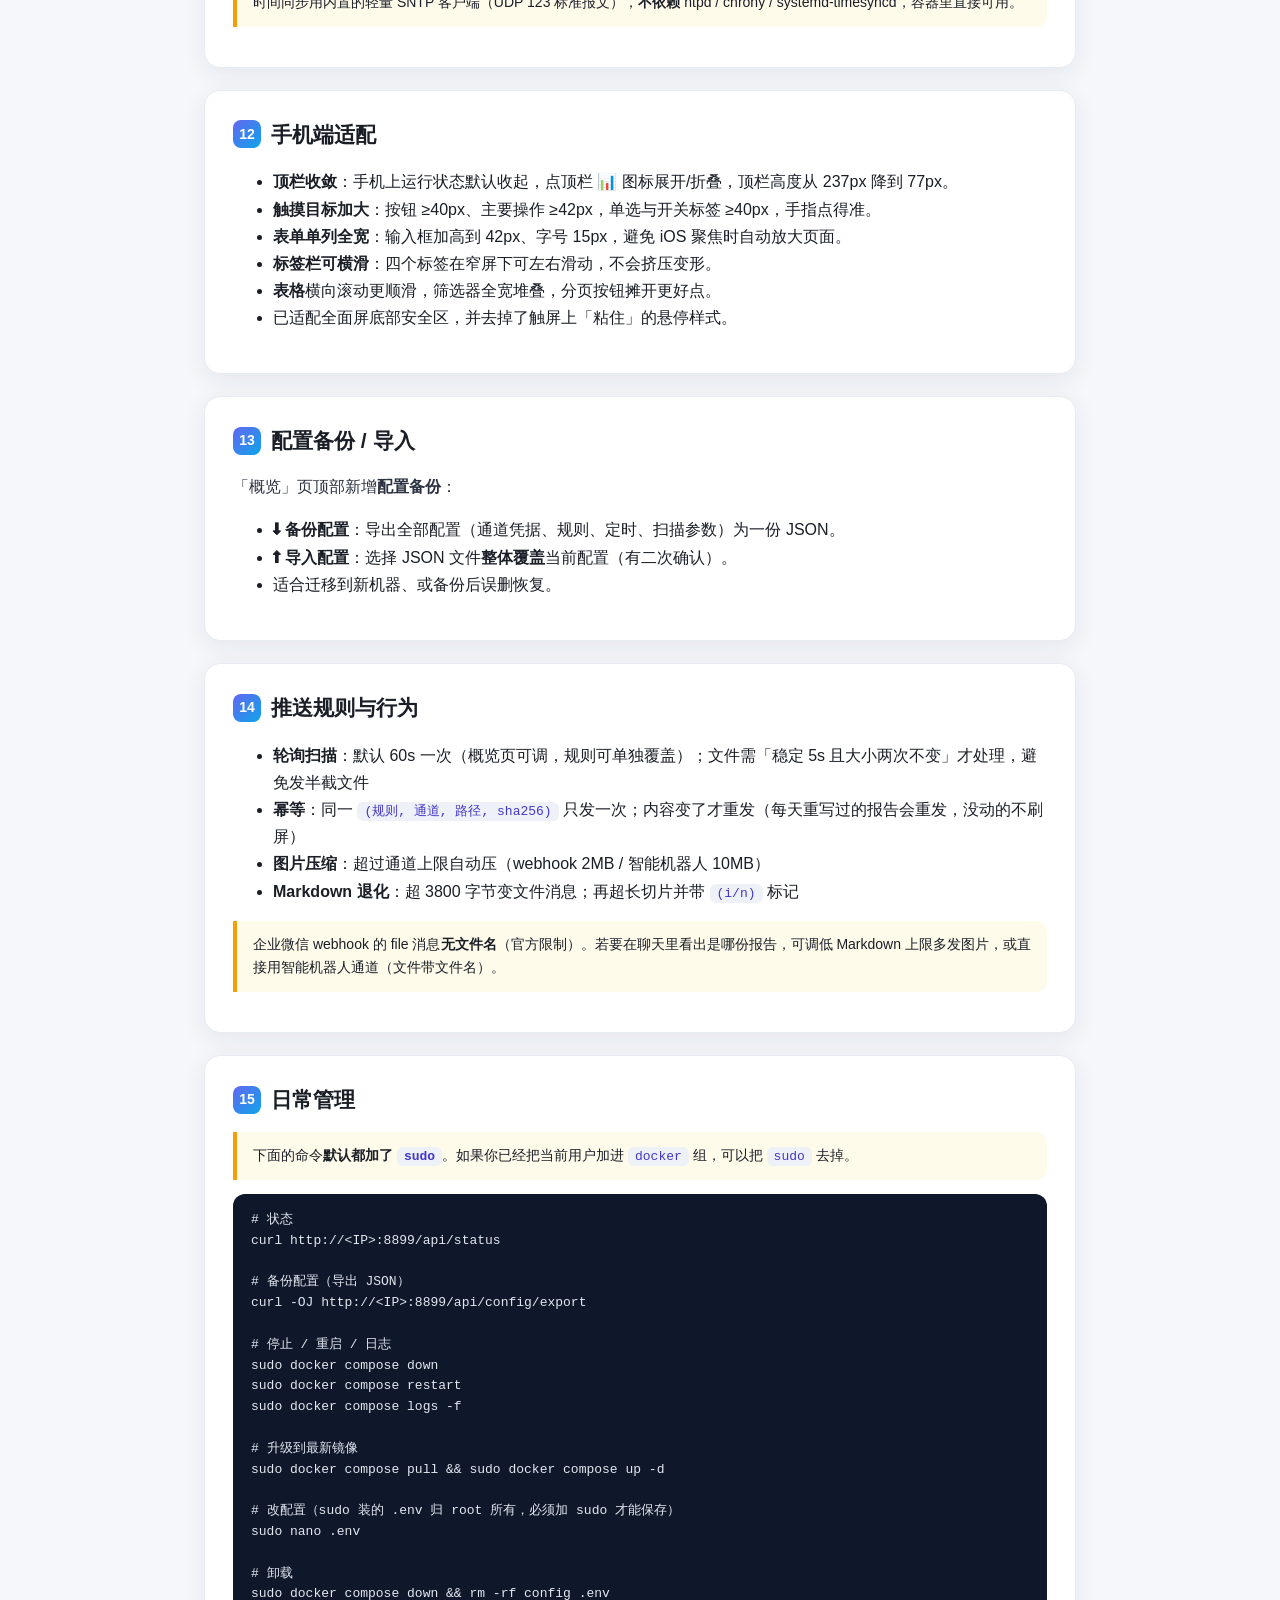
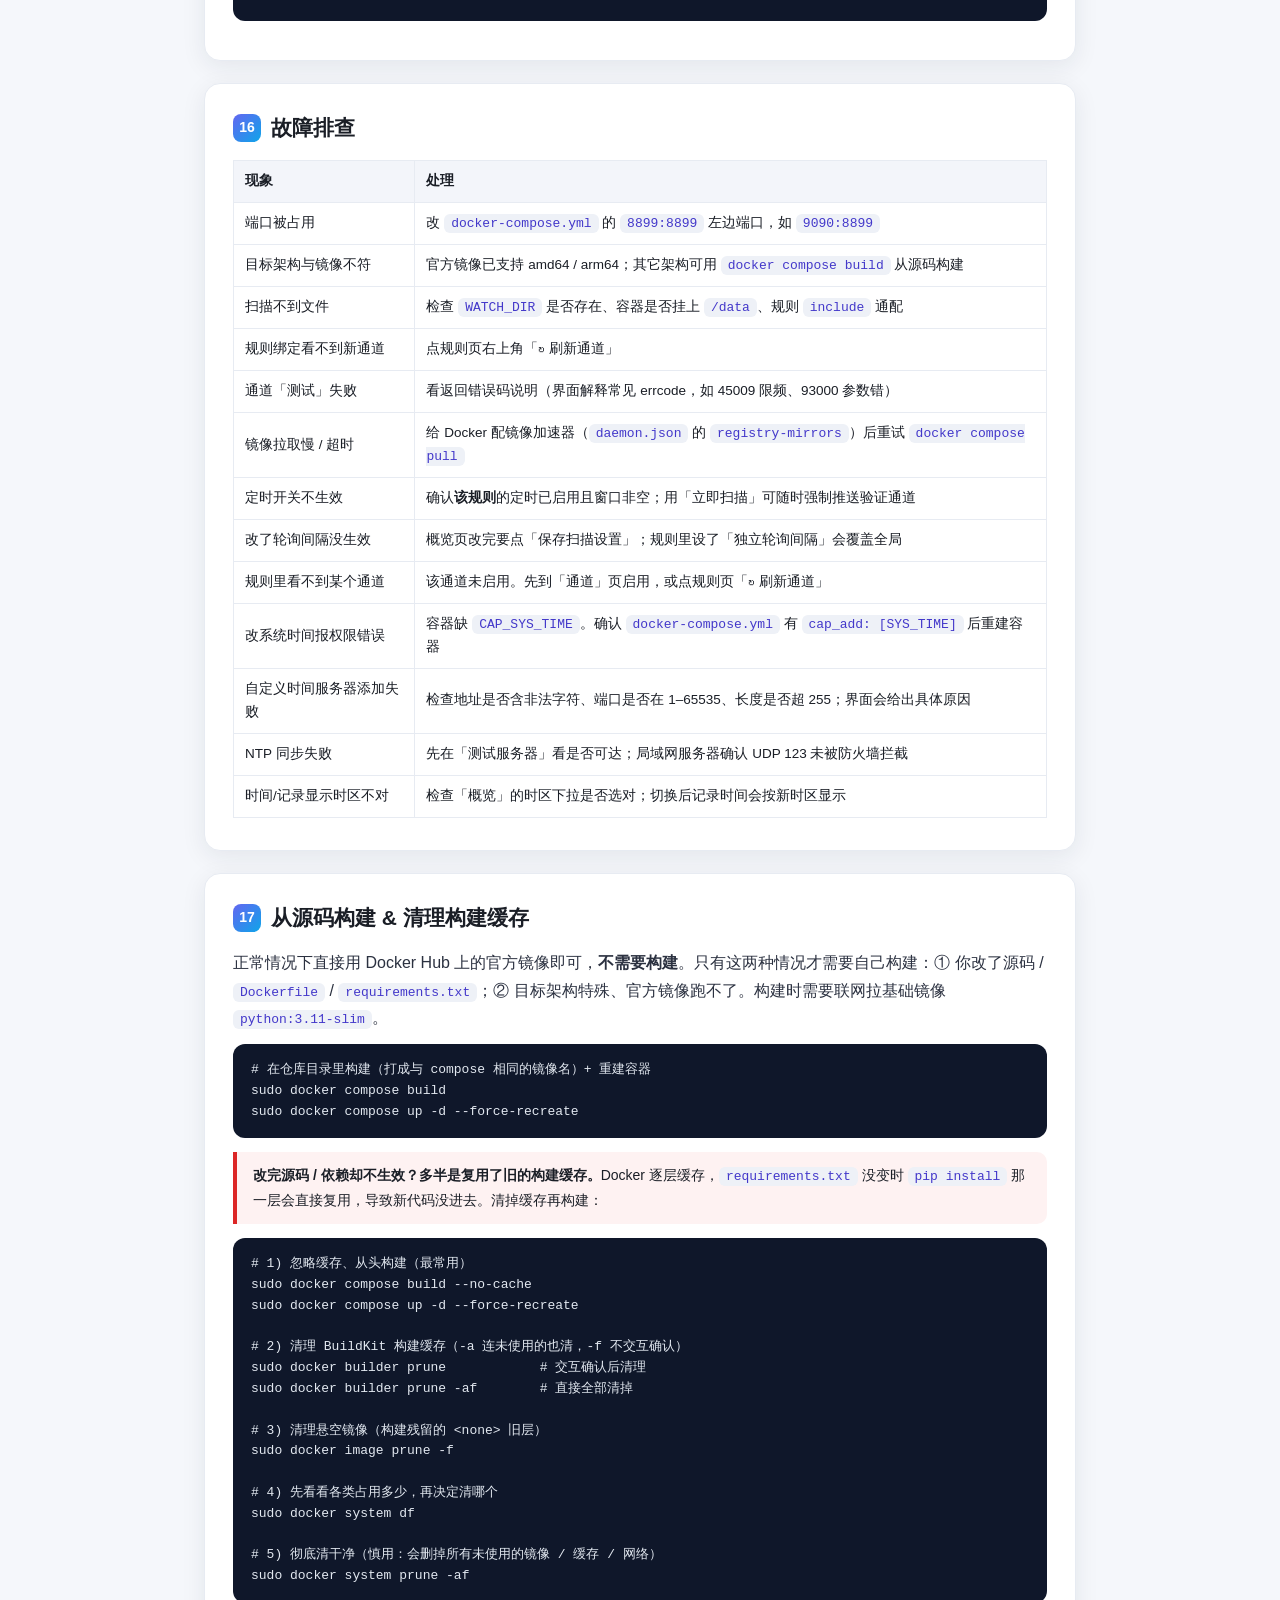
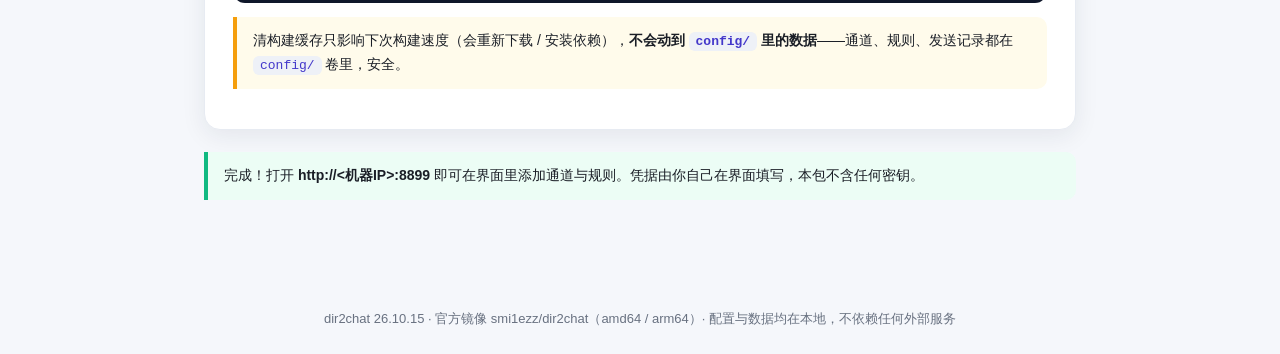
==== commit ee59dff6: "docs(26.10.15): 泛化个人路径 + 新增英文版 README - install.sh：默认安装目录改为「就地安装」（脚本所在目录）；路径归一化改用 realpath -m，   指定一" ====
--- a/教程.html
+++ b/教程.html
@@ -78,7 +78,7 @@
       <span class="box">🔁 幂等去重</span><span class="arr">→</span>
       <span class="box">💬 企业微信 / QQ</span>
     </div>
-    <p>定时轮询（默认 60s，可在界面上调，规则可单独设间隔）发现新文件或内容变更时，按你配置的规则推送。图片超大会自动压缩、Markdown 超长会退化成文件消息、再超长会切片。最典型的用法：把 daily-stock-analysis 每天生成的分享图 + 报告<b>自动发到群里</b>。</p>
+    <p>定时轮询（默认 60s，可在界面上调，规则可单独设间隔）发现新文件或内容变更时，按你配置的规则推送。图片超大会自动压缩、Markdown 超长会退化成文件消息、再超长会切片。最典型的用法：把每天生成的报表截图 + Markdown 报告<b>自动发到群里</b>。</p>
 
     <h3>支持的通道与能力对比</h3>
     <table>
@@ -120,10 +120,11 @@
 sudo docker compose up -d     # 启动</code></pre>
     <h3>可用的前置变量</h3>
     <p>把变量写在 <code>bash install.sh</code> 之前，即可免手工改 <code>.env</code>：</p>
-    <pre><code>DIR2CHAT_PORT=8091 bash install.sh          # 换对外端口（8899 被占用时）
+    <pre><code>bash install.sh                             # 就地安装（默认：装到脚本所在目录）
+DIR2CHAT_PORT=8091 bash install.sh          # 换对外端口（8899 被占用时）
 WATCH_DIR=/你真实的目录 bash install.sh   # 指定监听目录
 FORCE=1 bash install.sh                     # 目录已部署过：覆盖程序文件、保留 config/ 与 .env
-bash install.sh /vol1/1000/docker/dir2chat  # 指定安装目录（只拷运行所需文件）
+bash install.sh /opt/dir2chat               # 指定安装目录（只拷运行所需文件）
 
 # 可以叠加：一次把端口和监听目录都定好
 sudo DIR2CHAT_PORT=8091 WATCH_DIR=/你真实的目录 bash install.sh</code></pre>
@@ -132,7 +133,8 @@
     <h3>仓库结构</h3>
     <pre><code>dir2chat/
 ├── install.sh                      # 一键安装脚本
-├── README.md                       # 文字教程
+├── README.md                       # 中文教程
+├── README_EN.md                    # 英文教程
 ├── 教程.html                       # 图文教程（本页）
 ├── CHANGELOG.md                    # 变更日志
 ├── docker-compose.yml              # 服务编排（使用系统自带 bridge 网络）
@@ -157,7 +159,7 @@
     <code>WATCH_DIR=/你真实的目录DIR2CHAT_PORT=8899</code><br>
     这会让 <code>WATCH_DIR</code> 变成一个不存在的路径、同时 <code>DIR2CHAT_PORT</code> 也彻底失效。<br>
     <code>WATCH_DIR=...</code> 之后必须换行。安装脚本写 <code>.env</code> 时会自动保证「一行一条」（不会追加到上一行末尾）。</div>
-    <p>这个目录会被<b>只读</b>挂进容器的 <code>/data</code>。dir2chat 会<b>递归</b>扫描其下的子目录——所以像 DSA 那种 <code>share/2026-10-11/</code> 的日期子目录也能自动识别。</p>
+    <p>这个目录会被<b>只读</b>挂进容器的 <code>/data</code>。dir2chat 会<b>递归</b>扫描其下的子目录——所以像 <code>share/2026-10-11/</code> 这样的日期子目录也能自动识别。</p>
     <p>改完让配置生效：<code>sudo docker compose up -d</code>。注意：<code>.env</code> 里写的是<b>宿主机路径</b>，容器内部固定是 <code>/data</code>。</p>
   </div>
 
@@ -292,7 +294,7 @@
     <h2><span class="n">14</span>推送规则与行为</h2>
     <ul>
       <li><b>轮询扫描</b>：默认 60s 一次（概览页可调，规则可单独覆盖）；文件需「稳定 5s 且大小两次不变」才处理，避免发半截文件</li>
-      <li><b>幂等</b>：同一 <code>(规则, 通道, 路径, sha256)</code> 只发一次；内容变了才重发（每天 DSA 重写报告会重发，没动的不刷屏）</li>
+      <li><b>幂等</b>：同一 <code>(规则, 通道, 路径, sha256)</code> 只发一次；内容变了才重发（每天重写过的报告会重发，没动的不刷屏）</li>
       <li><b>图片压缩</b>：超过通道上限自动压（webhook 2MB / 智能机器人 10MB）</li>
       <li><b>Markdown 退化</b>：超 3800 字节变文件消息；再超长切片并带 <code>(i/n)</code> 标记</li>
     </ul>
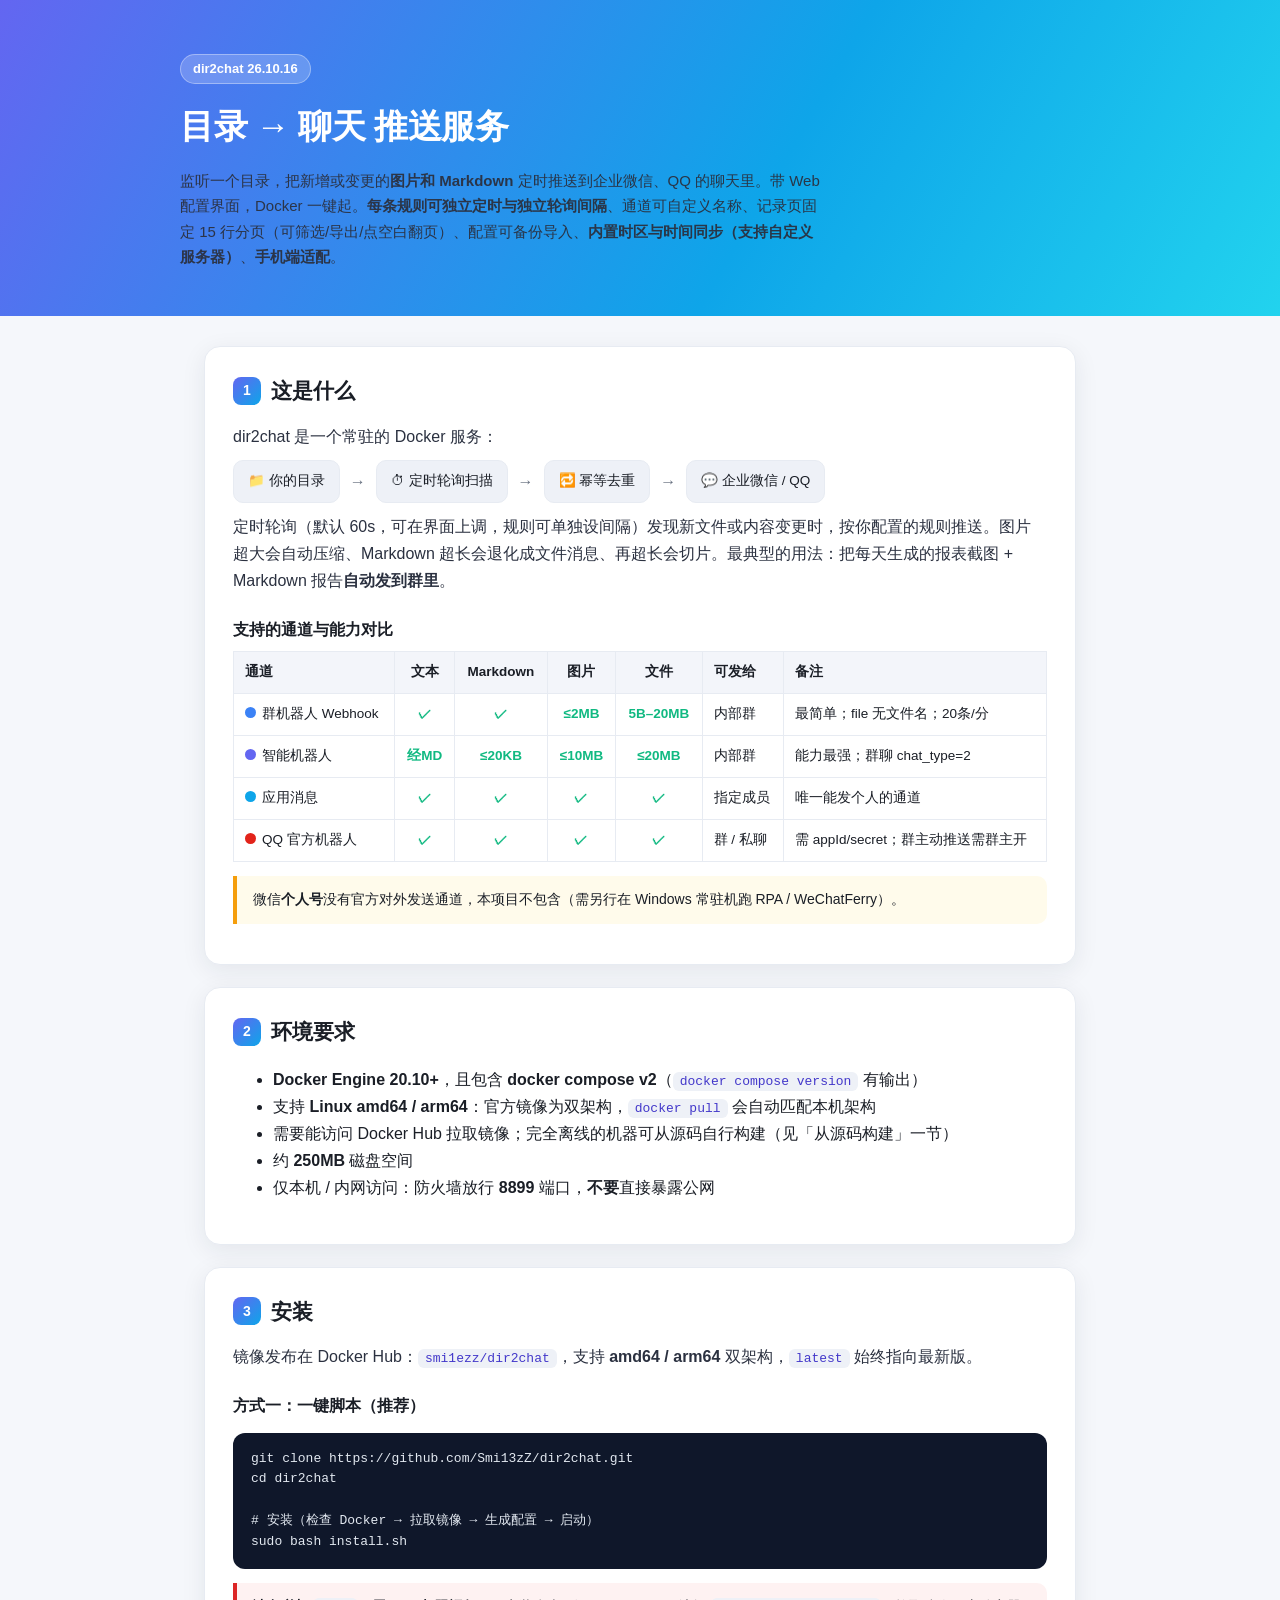
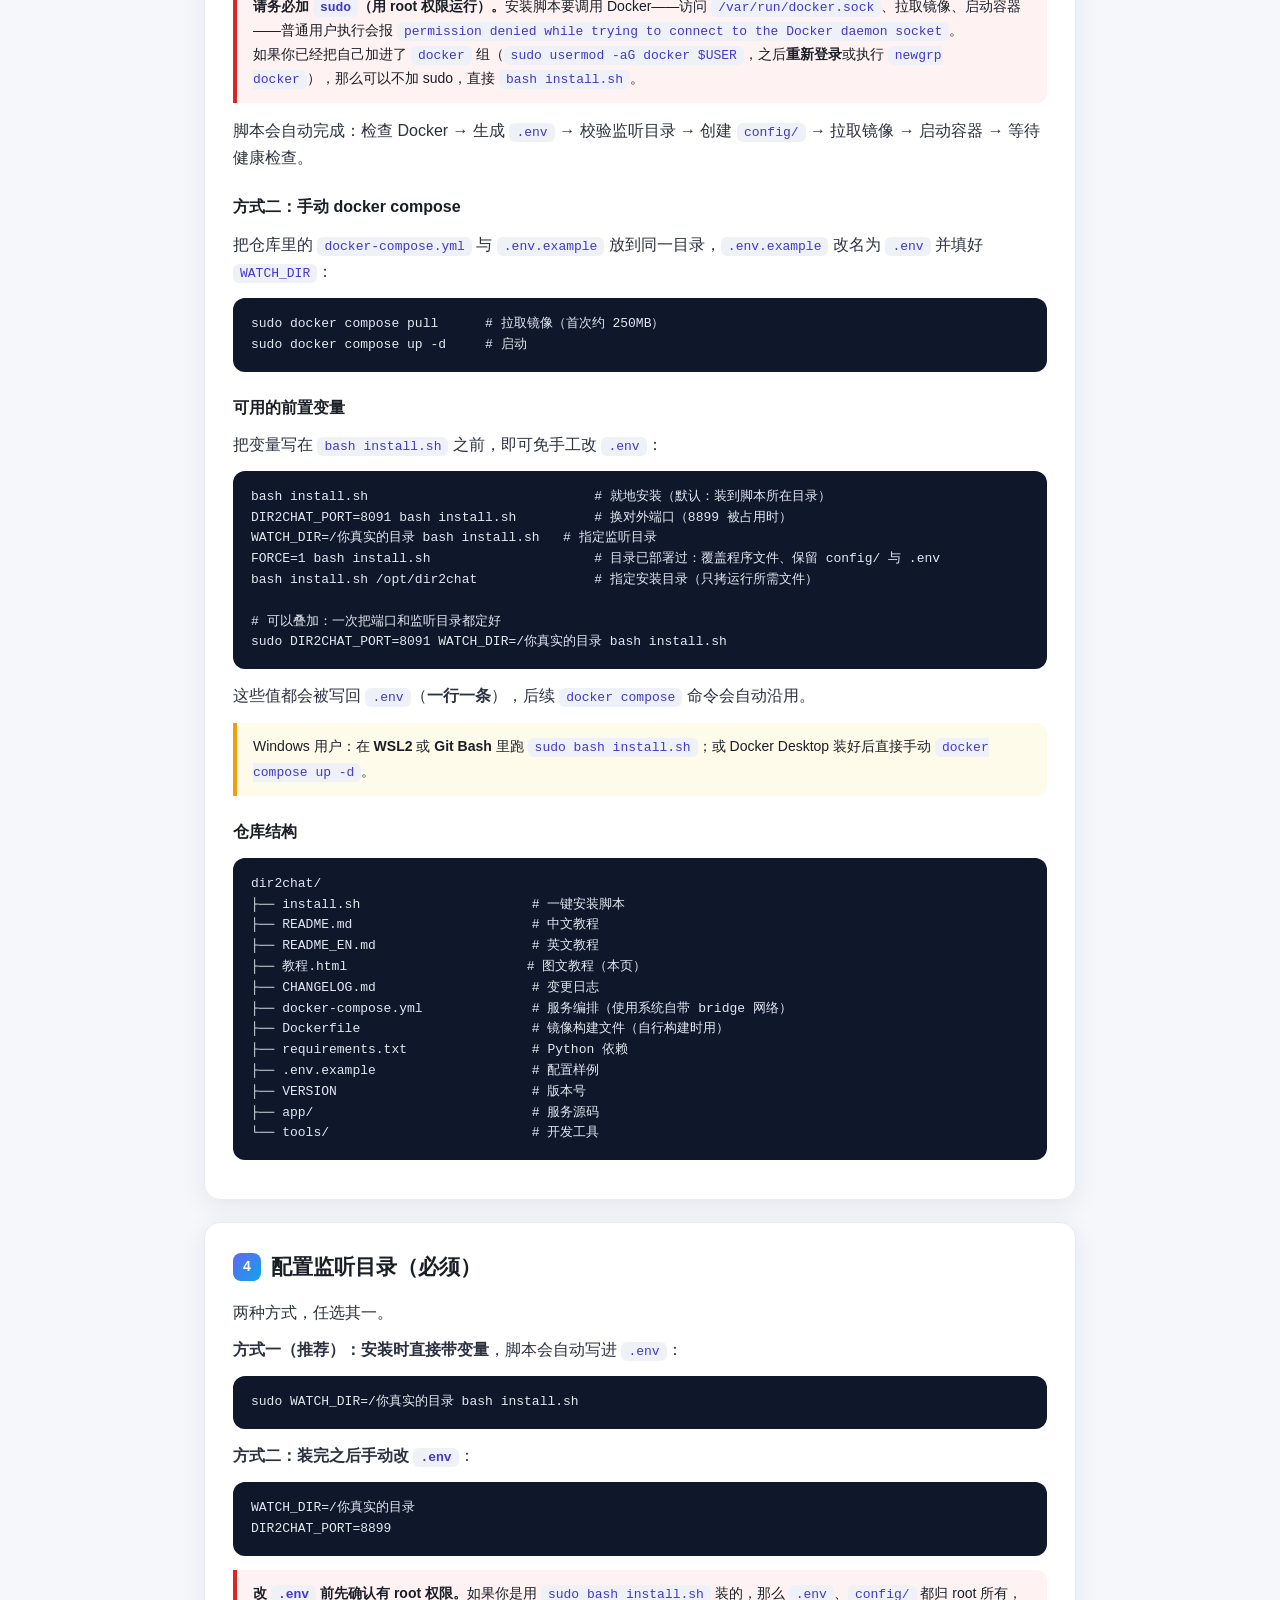
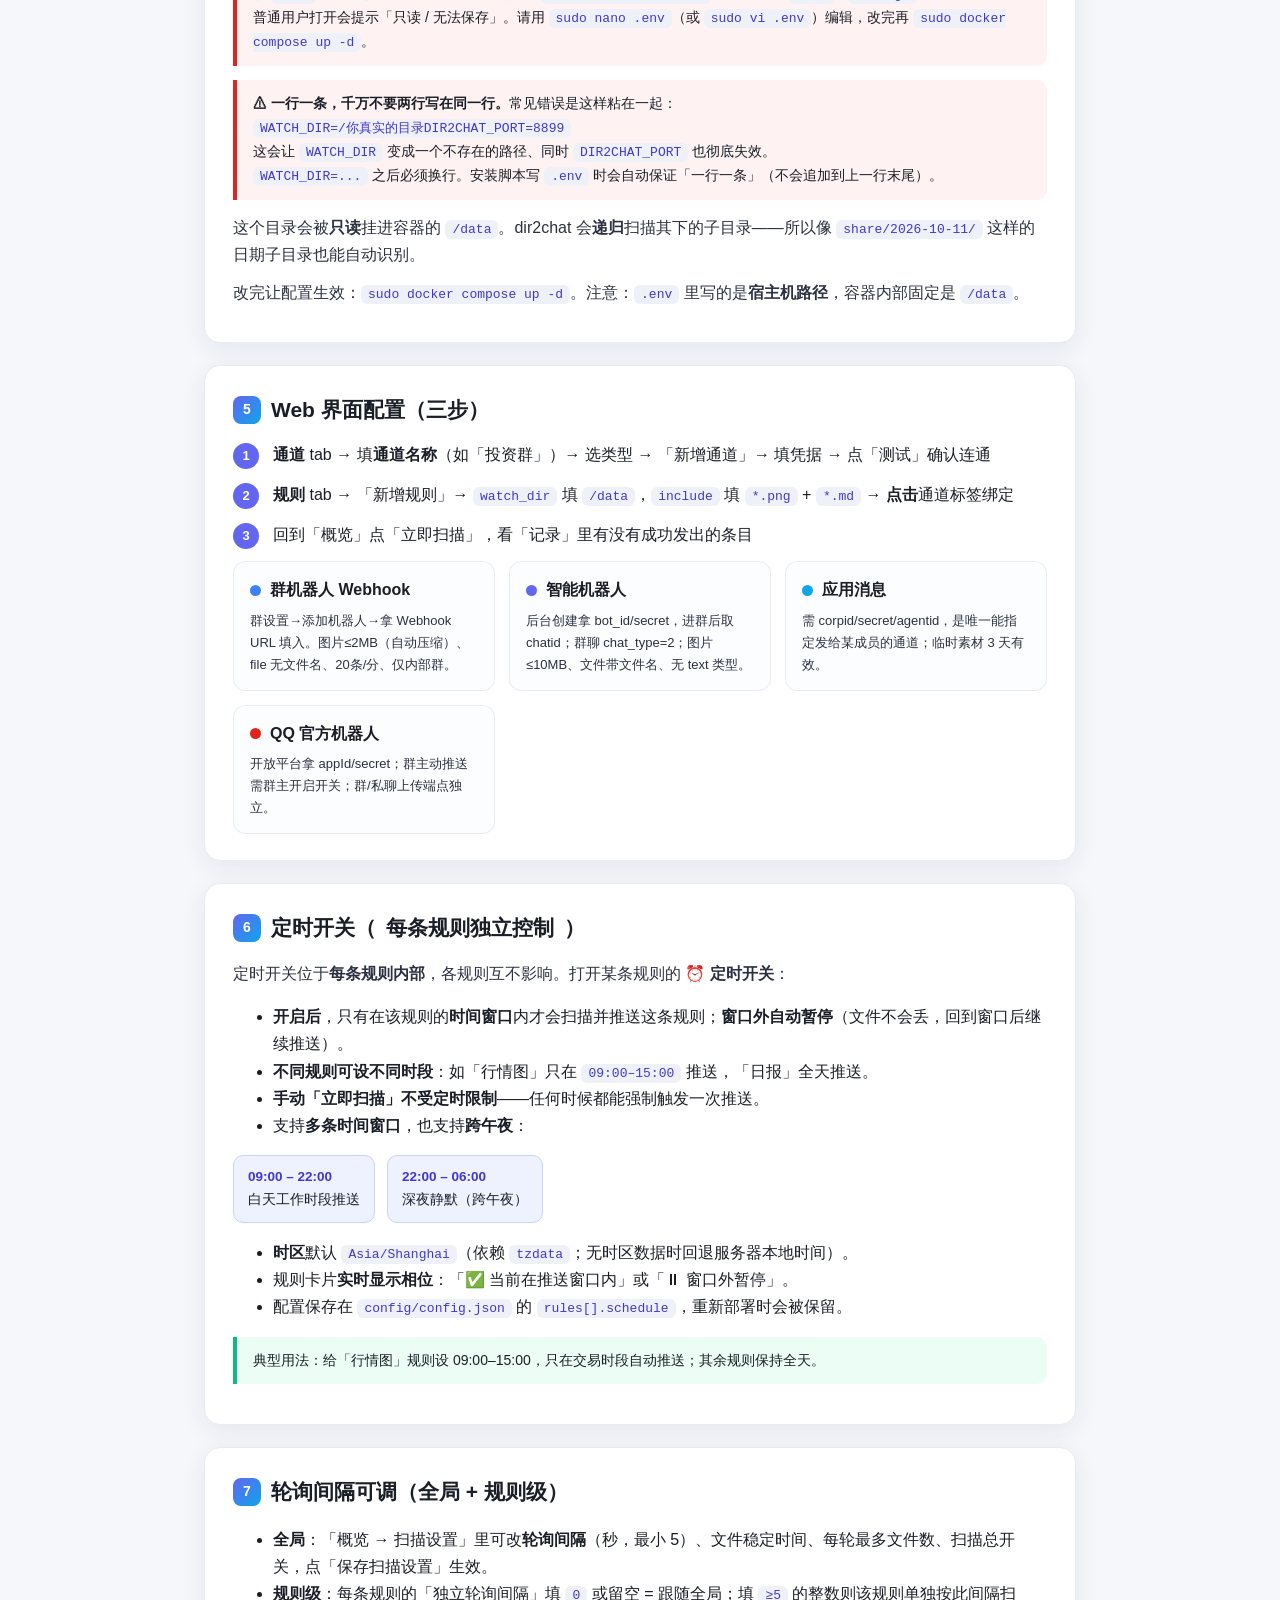
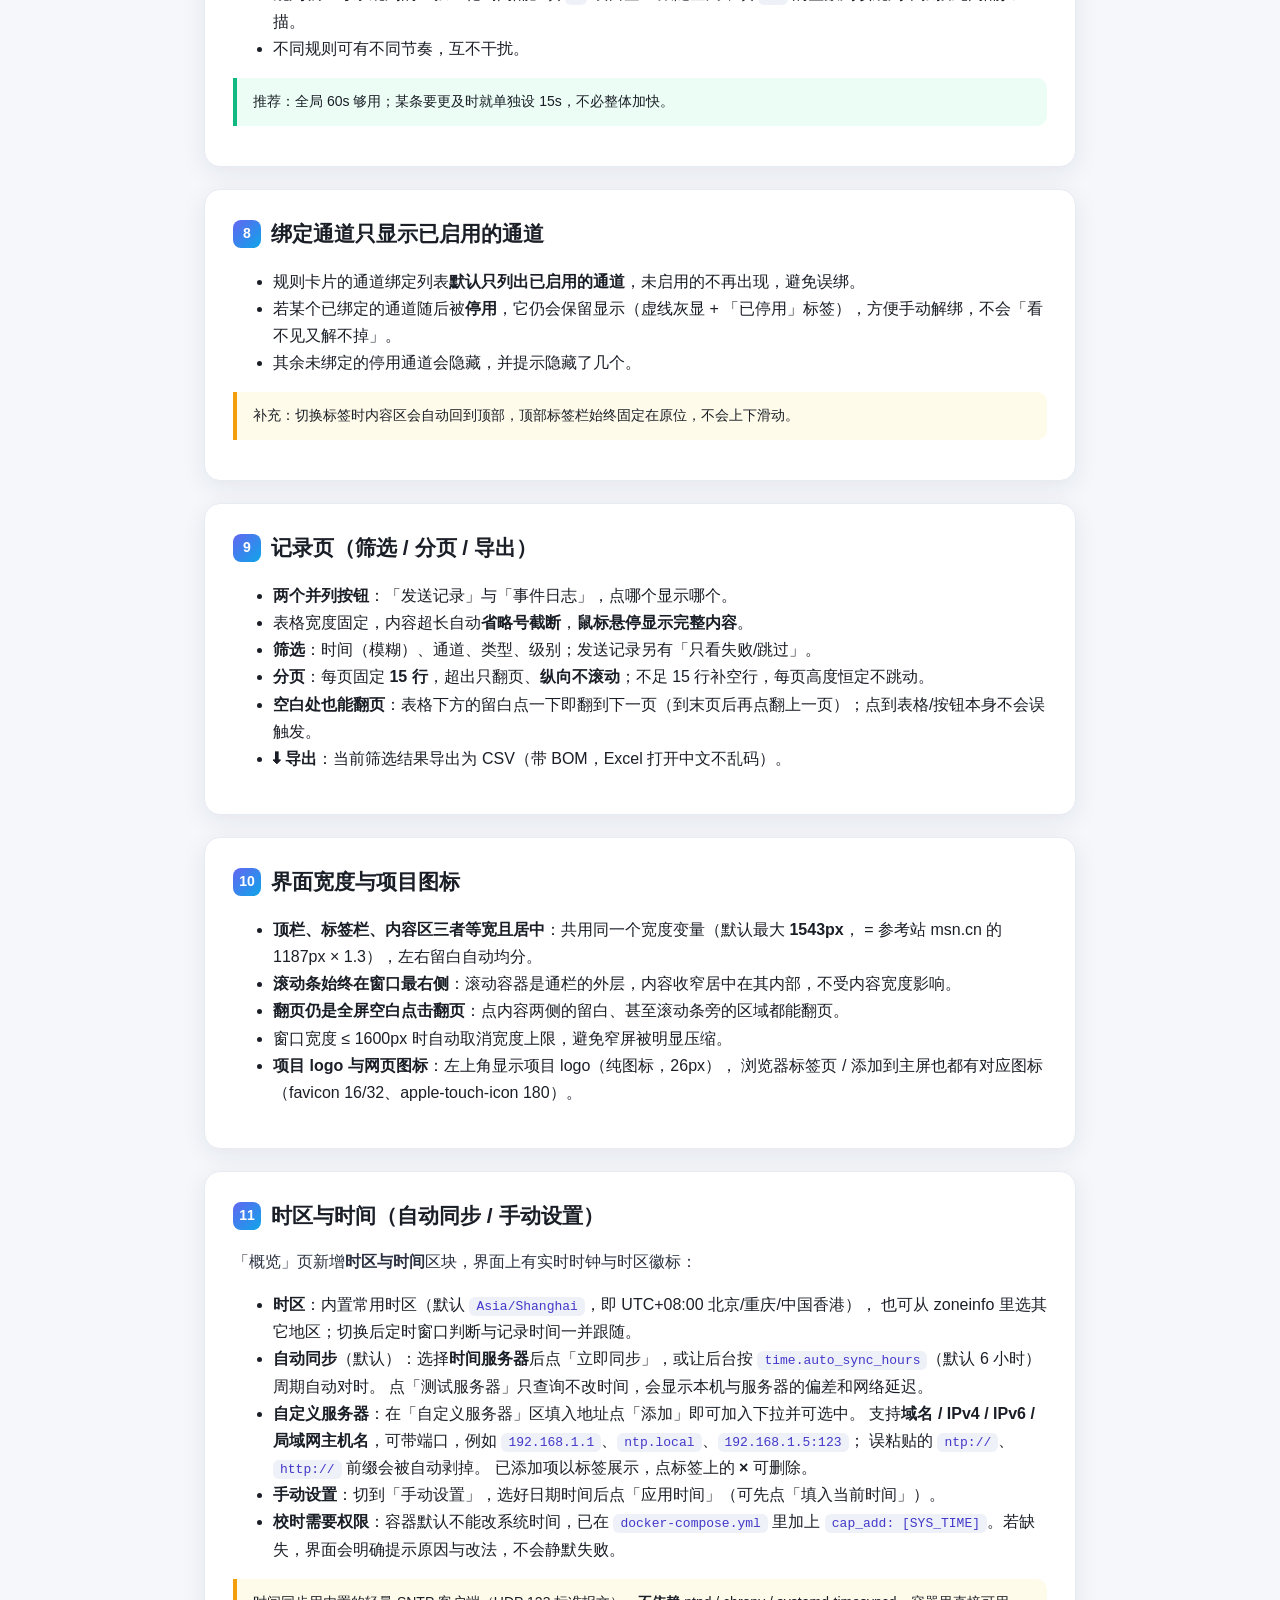
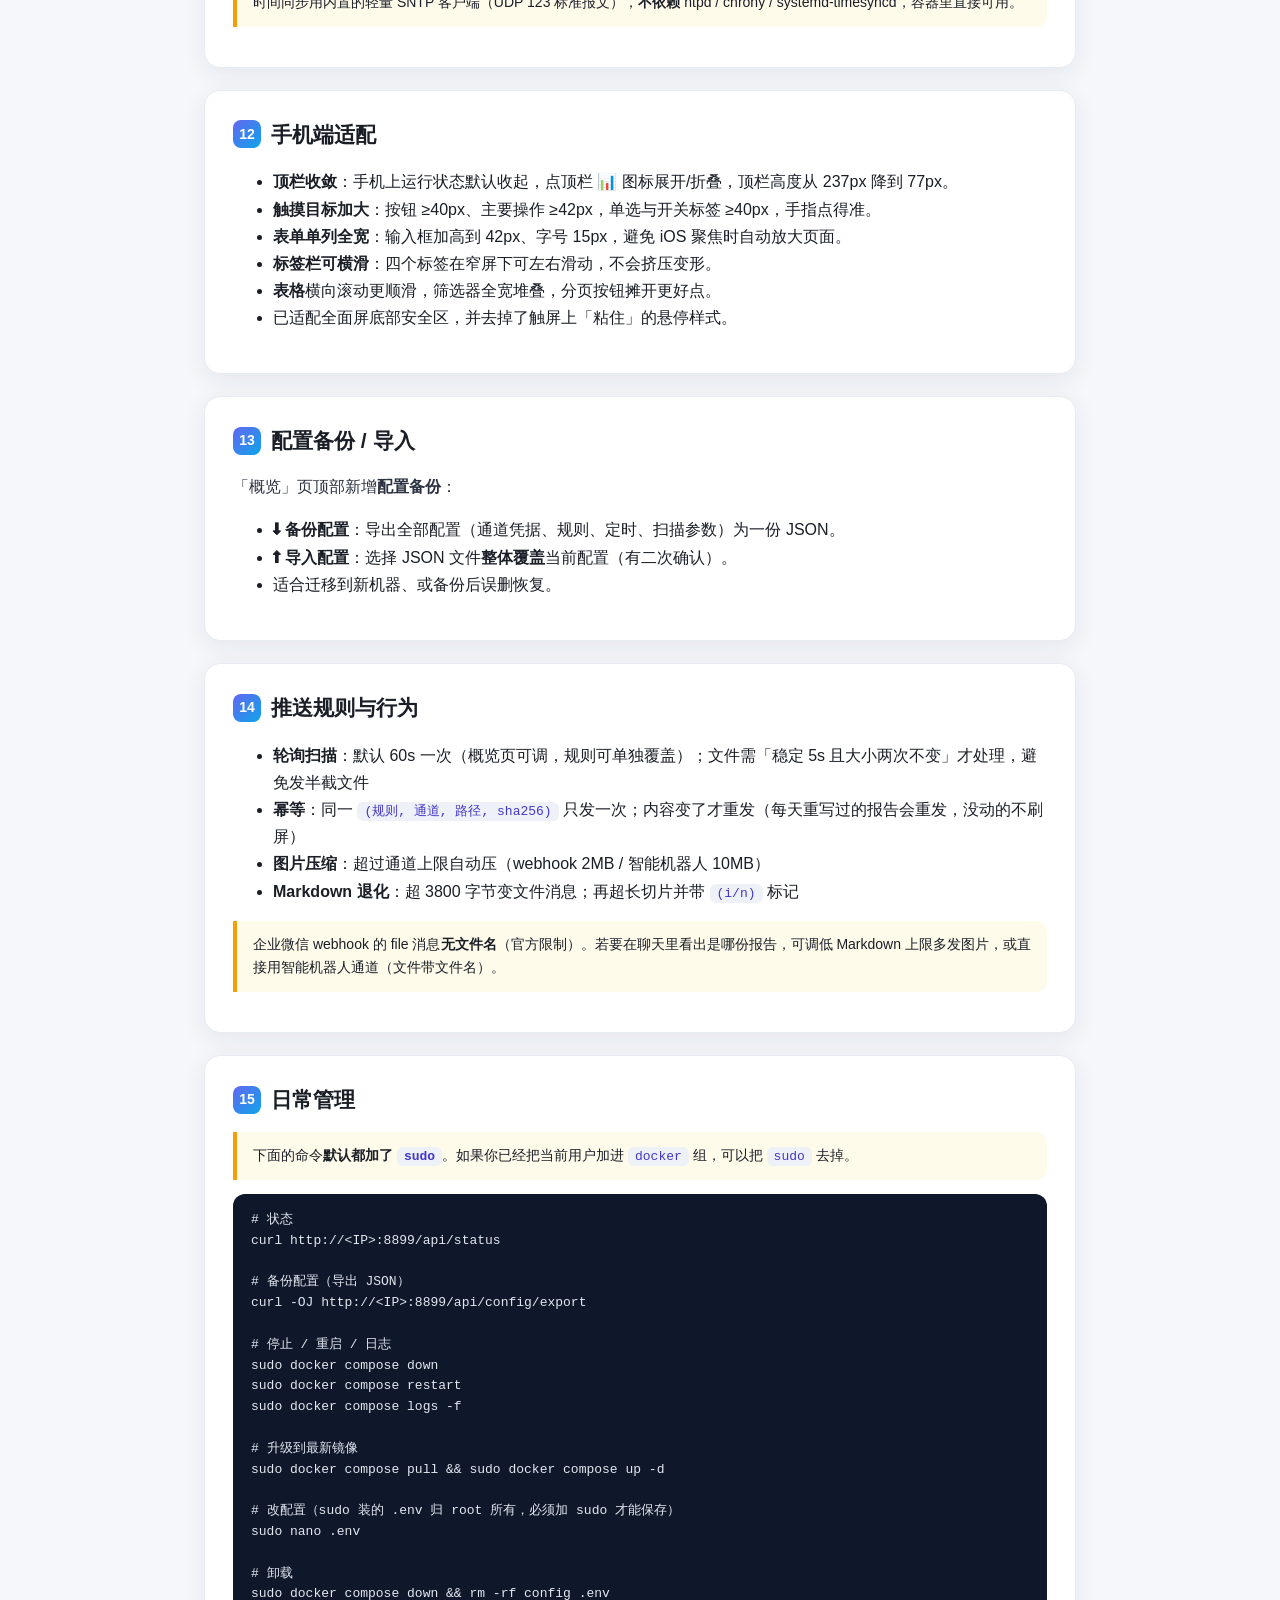
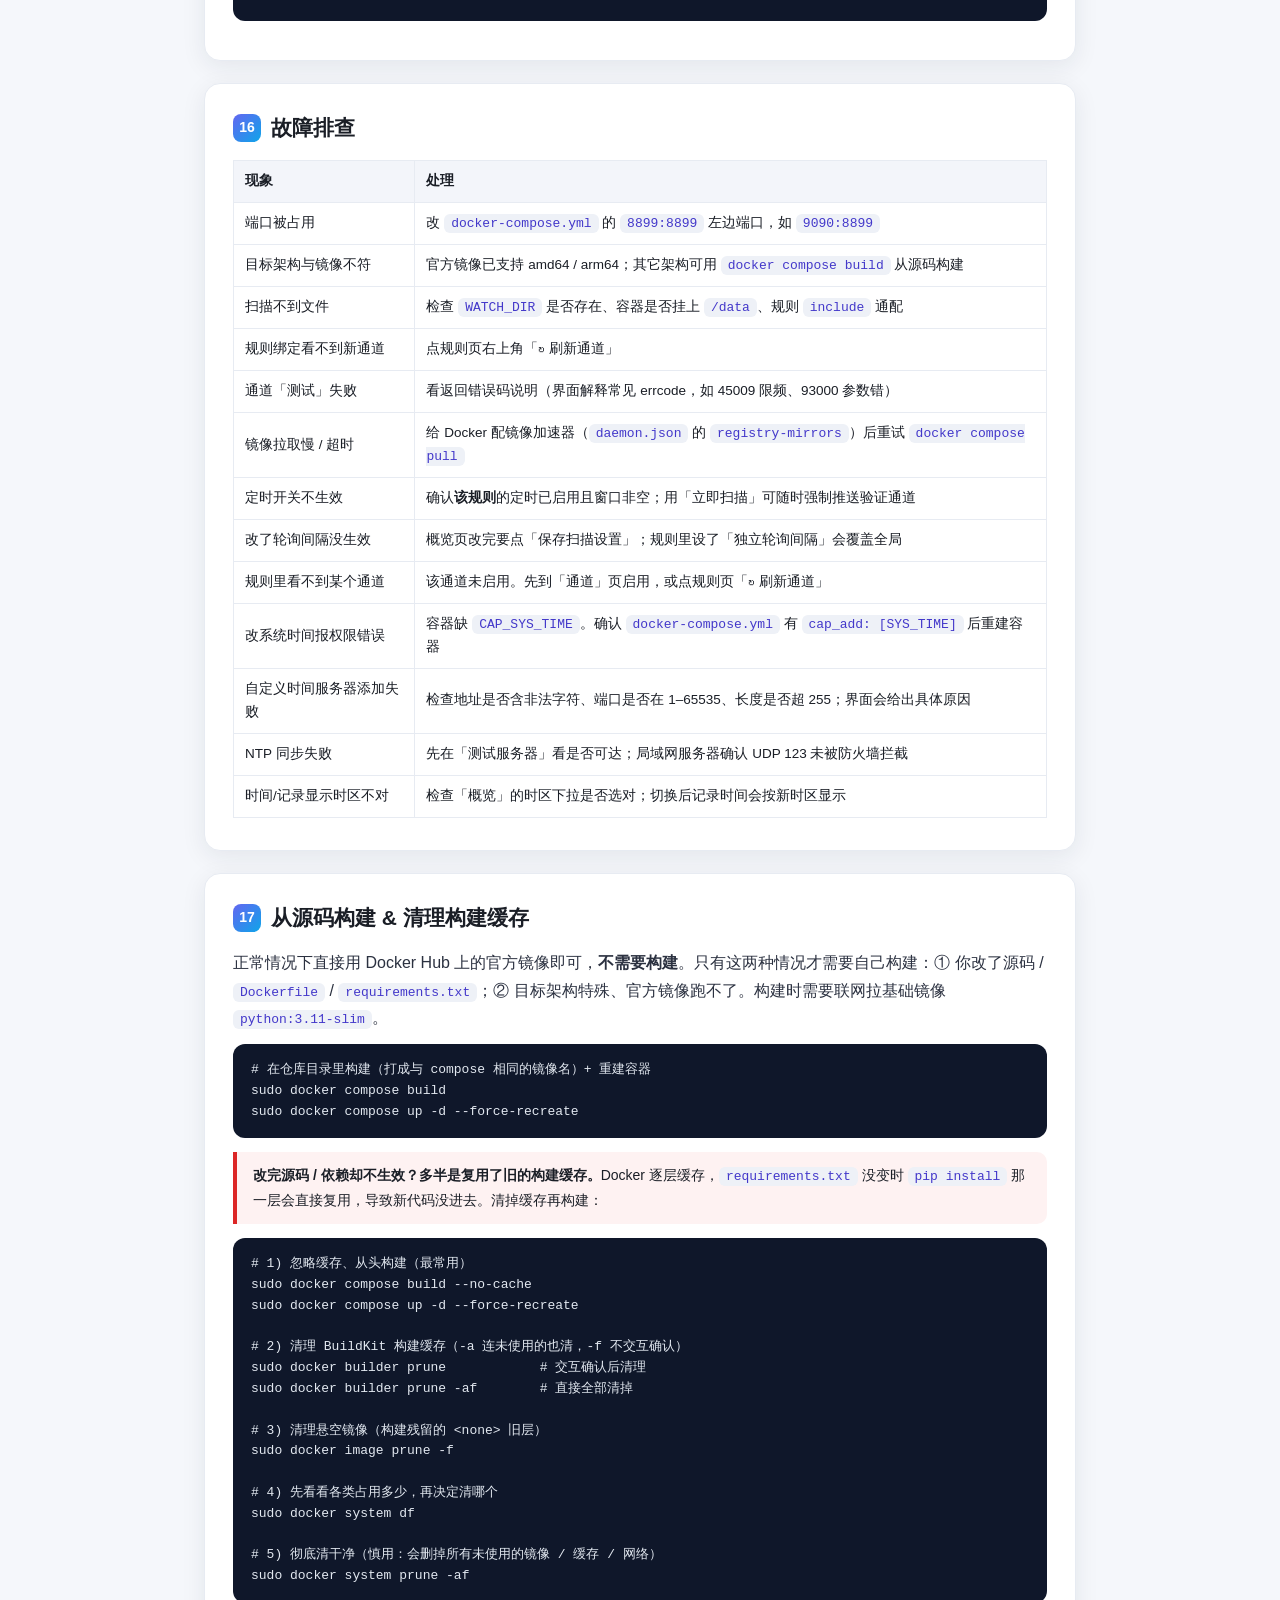
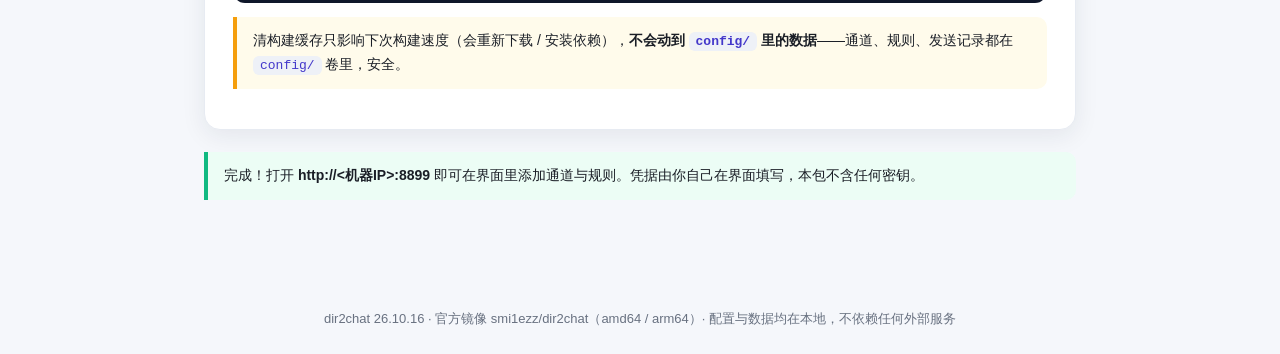
==== commit ee7fb106: "chore(release): 26.10.16 —— 文档去私有化 + 英文 README + 安装脚本就地化 - VERSION / docker-compose.yml / install.sh" ====
--- a/教程.html
+++ b/教程.html
@@ -3,7 +3,7 @@
 <head>
 <meta charset="UTF-8">
 <meta name="viewport" content="width=device-width, initial-scale=1.0">
-<title>dir2chat 安装与配置教程 · 26.10.15</title>
+<title>dir2chat 安装与配置教程 · 26.10.16</title>
 <style>
   :root{
     --bg:#f5f7fb; --card:#ffffff; --ink:#1a1e26; --muted:#687180;
@@ -61,7 +61,7 @@
 <body>
 <div class="hero">
   <div class="hero-in">
-    <span class="badge">dir2chat 26.10.15</span>
+    <span class="badge">dir2chat 26.10.16</span>
     <h1>目录 → 聊天 推送服务</h1>
     <p>监听一个目录，把新增或变更的<b>图片和 Markdown</b> 定时推送到企业微信、QQ 的聊天里。带 Web 配置界面，Docker 一键起。<b>每条规则可独立定时与独立轮询间隔</b>、通道可自定义名称、记录页固定 15 行分页（可筛选/导出/点空白翻页）、配置可备份导入、<b>内置时区与时间同步（支持自定义服务器）</b>、<b>手机端适配</b>。</p>
   </div>
@@ -374,6 +374,6 @@
   <div class="ok">完成！打开 <b>http://&lt;机器IP&gt;:8899</b> 即可在界面里添加通道与规则。凭据由你自己在界面填写，本包不含任何密钥。</div>
 
 </div>
-<footer>dir2chat 26.10.15 · 官方镜像 smi1ezz/dir2chat（amd64 / arm64）· 配置与数据均在本地，不依赖任何外部服务</footer>
+<footer>dir2chat 26.10.16 · 官方镜像 smi1ezz/dir2chat（amd64 / arm64）· 配置与数据均在本地，不依赖任何外部服务</footer>
 </body>
 </html>
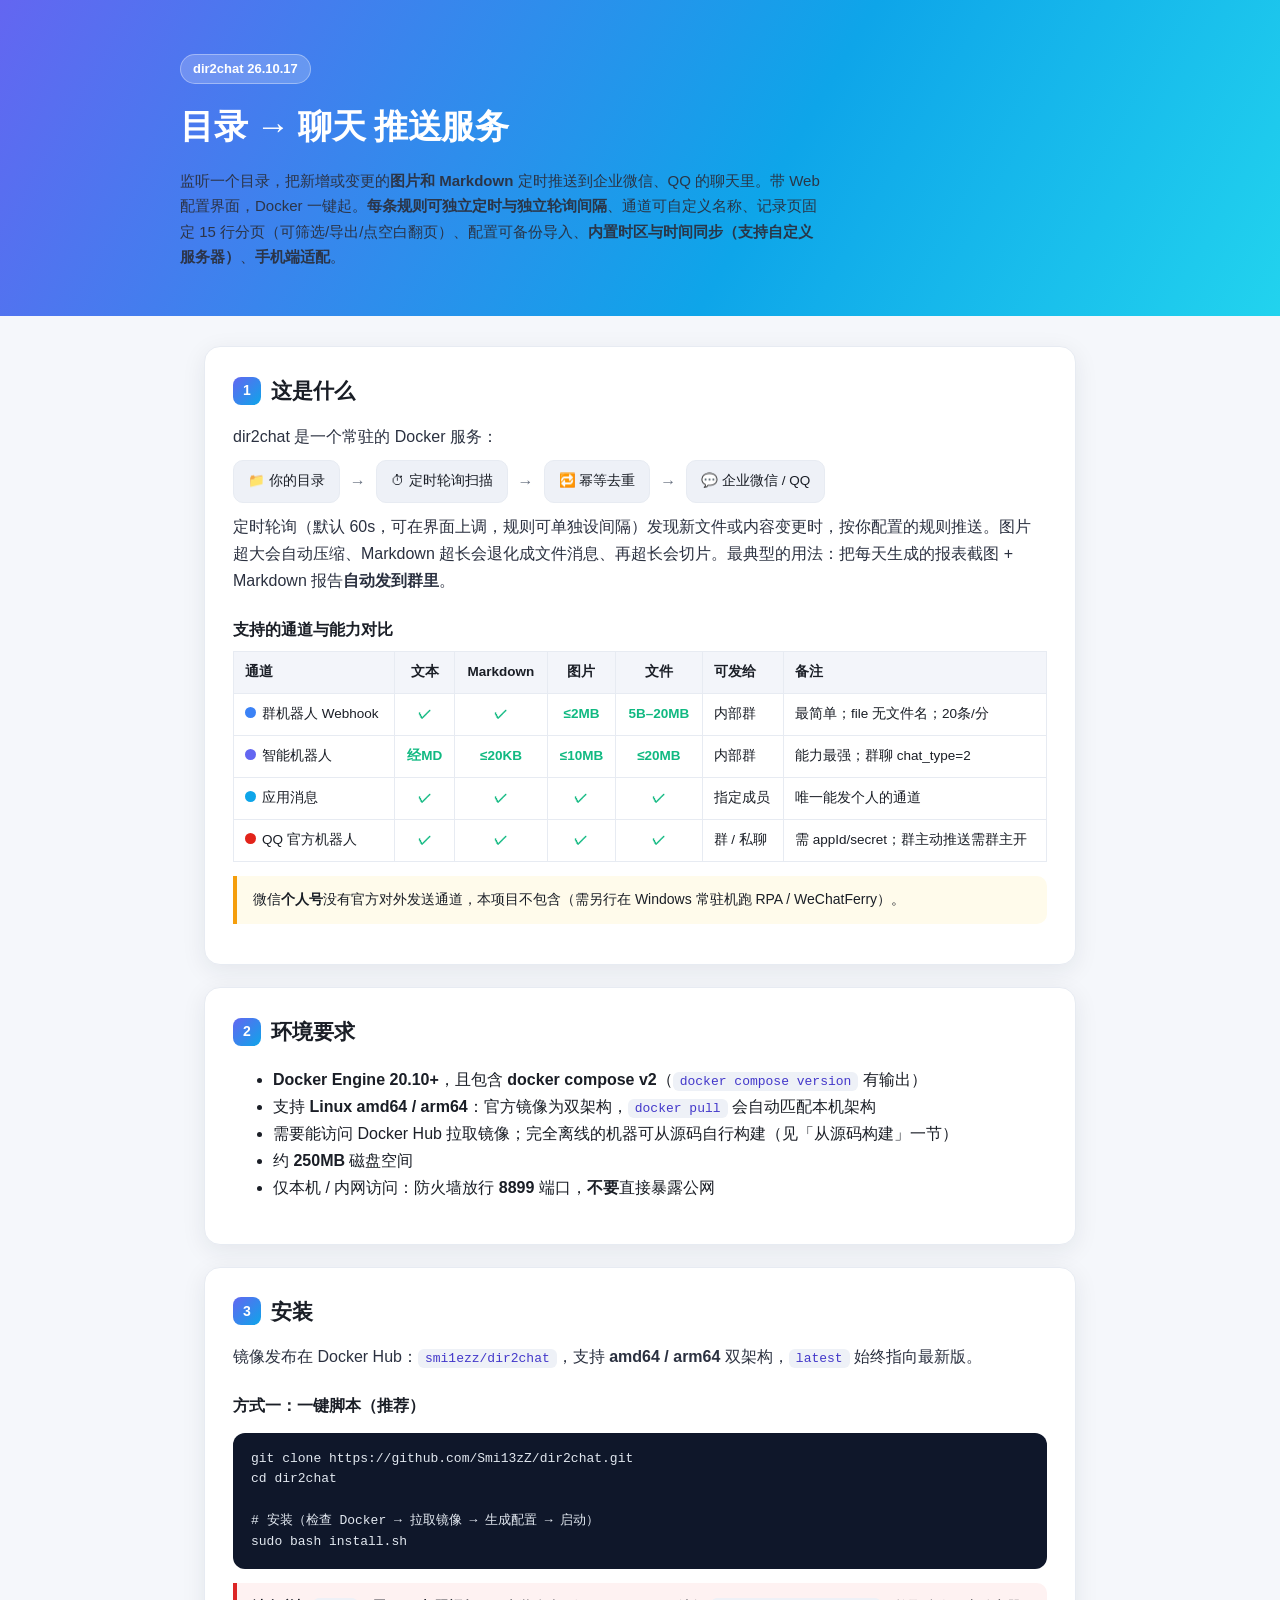
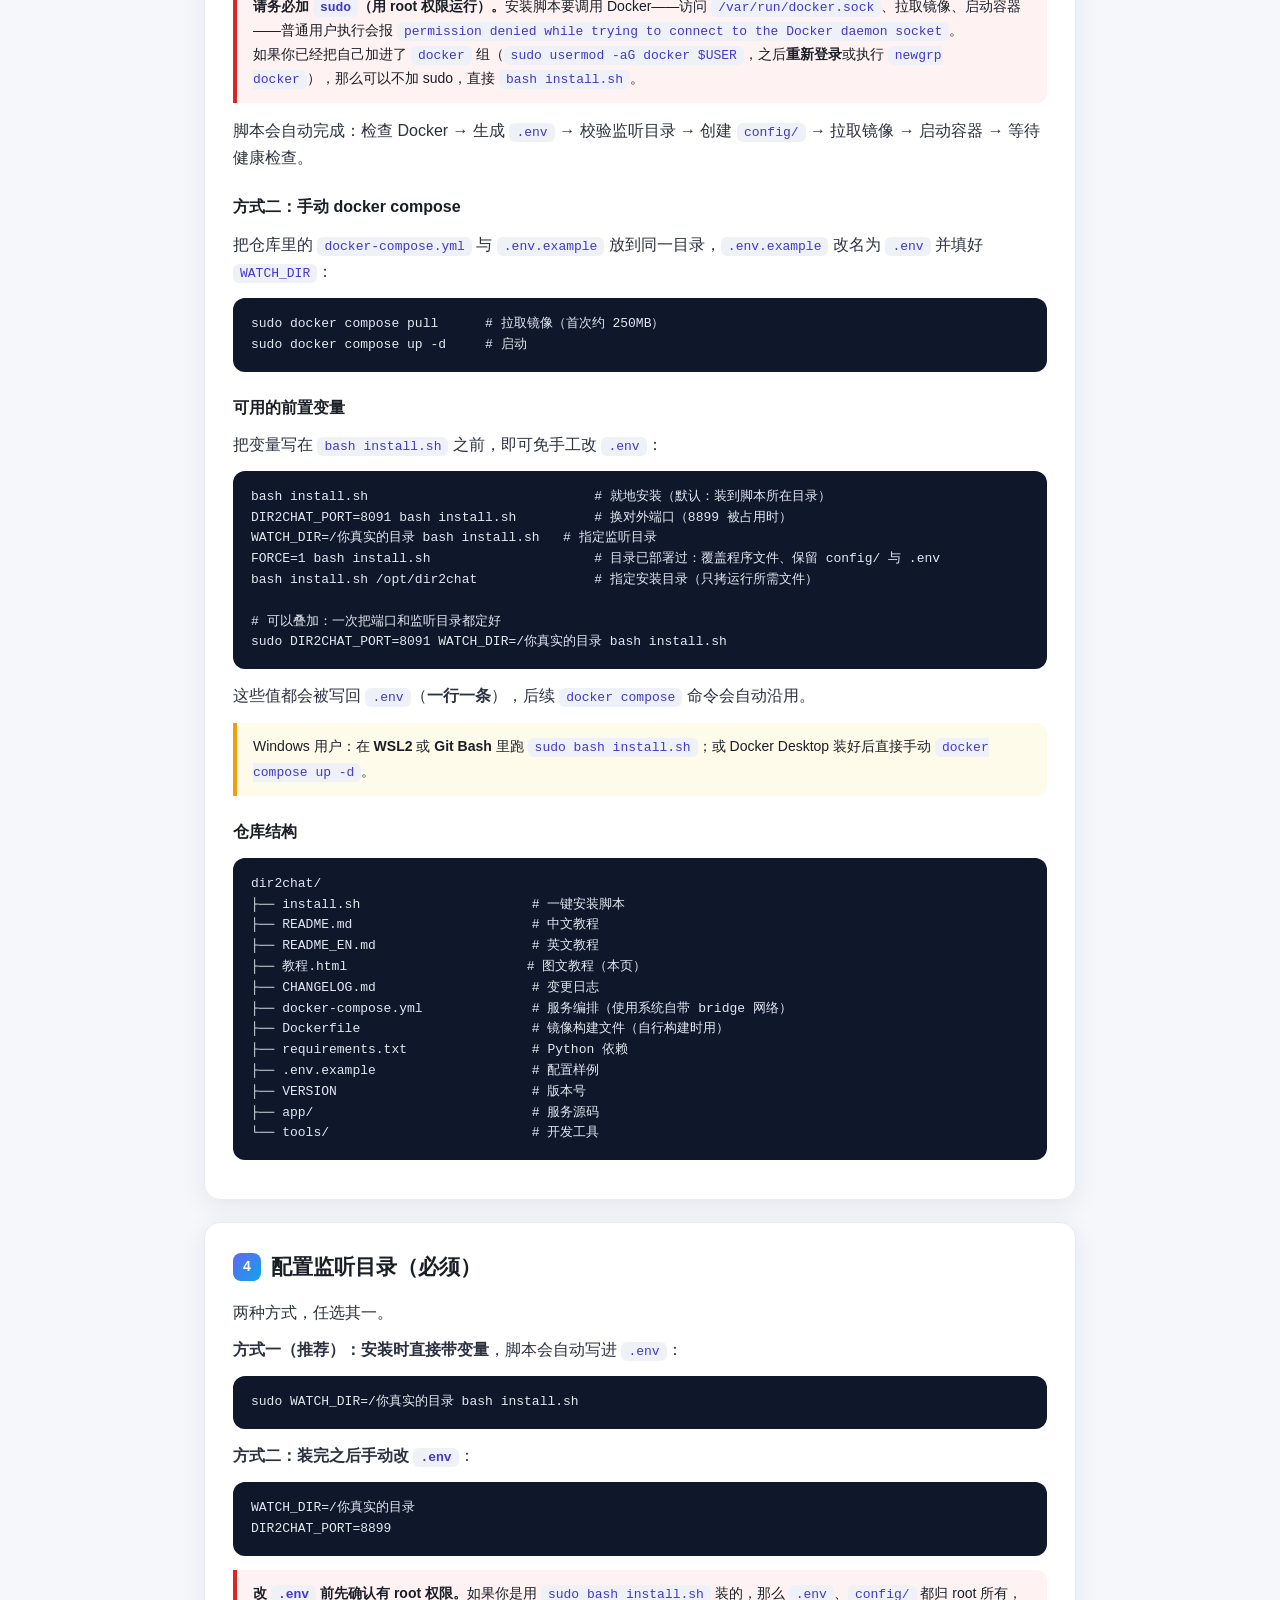
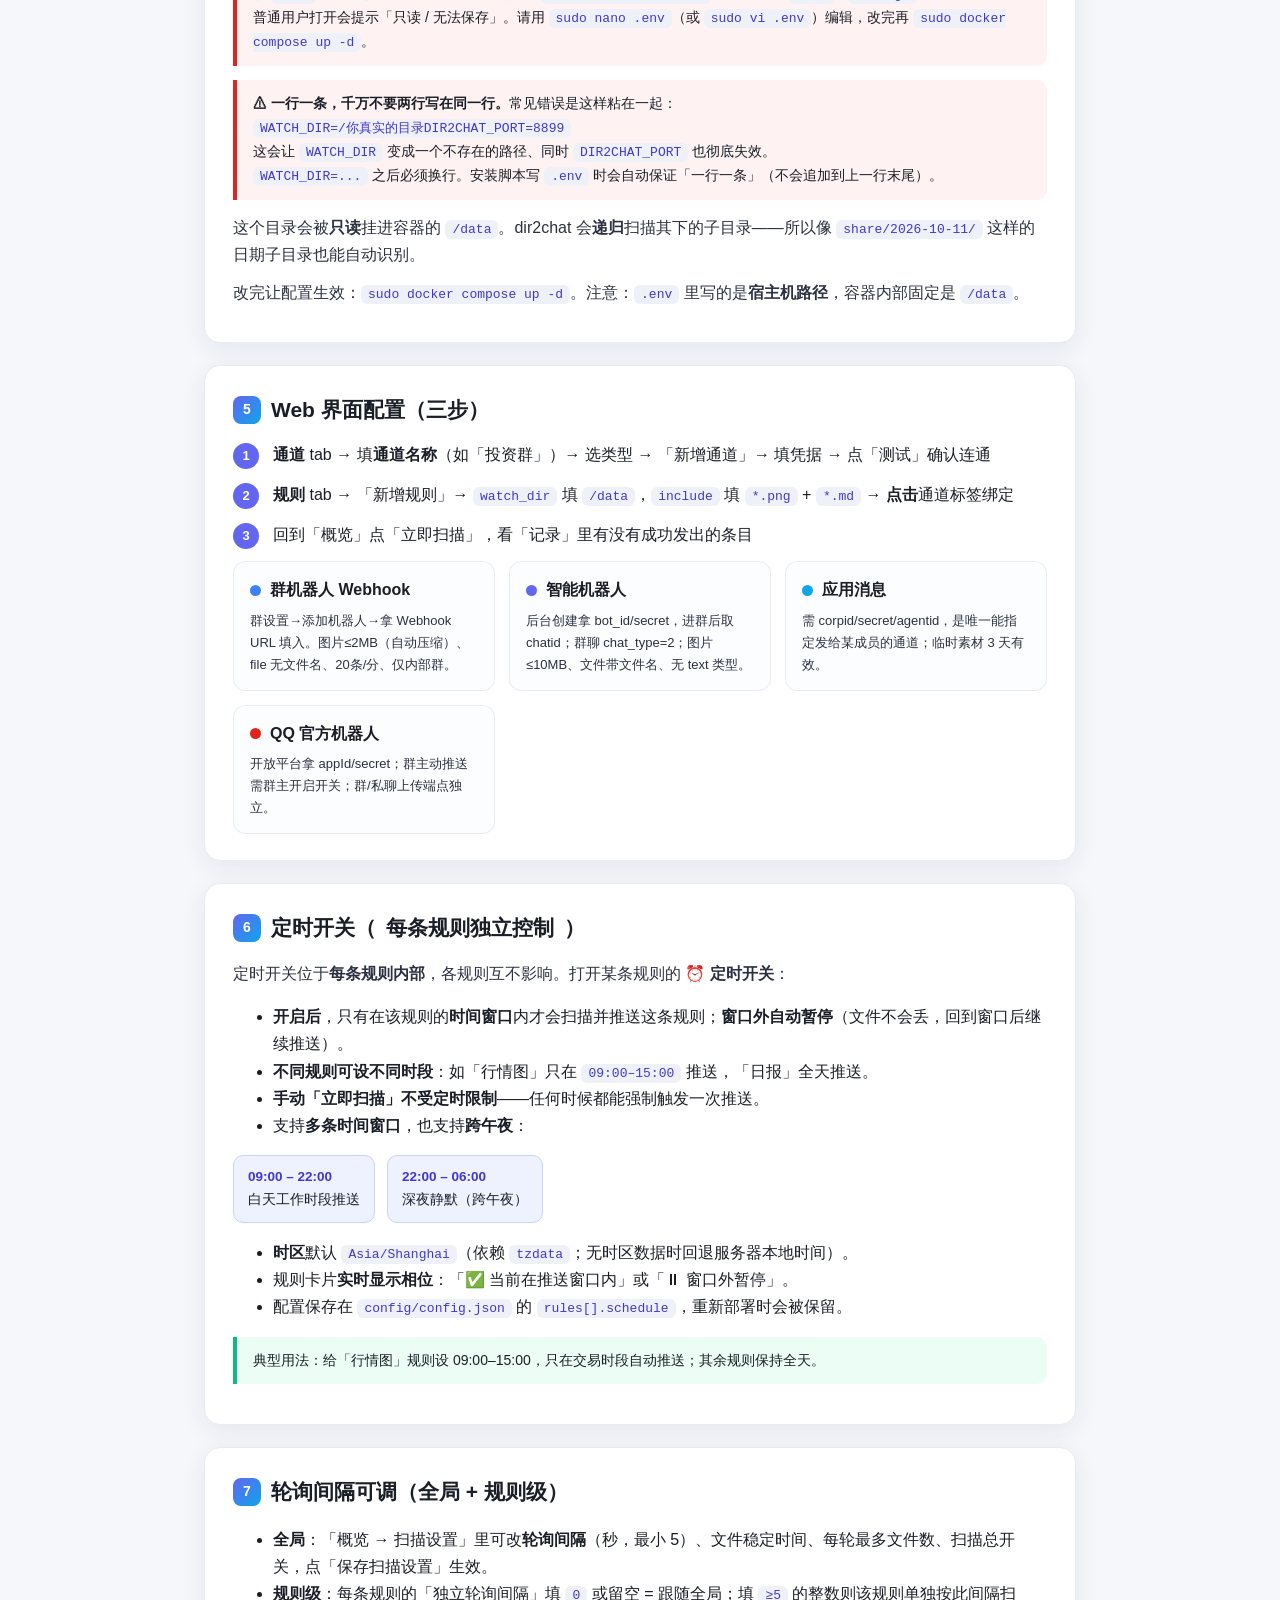
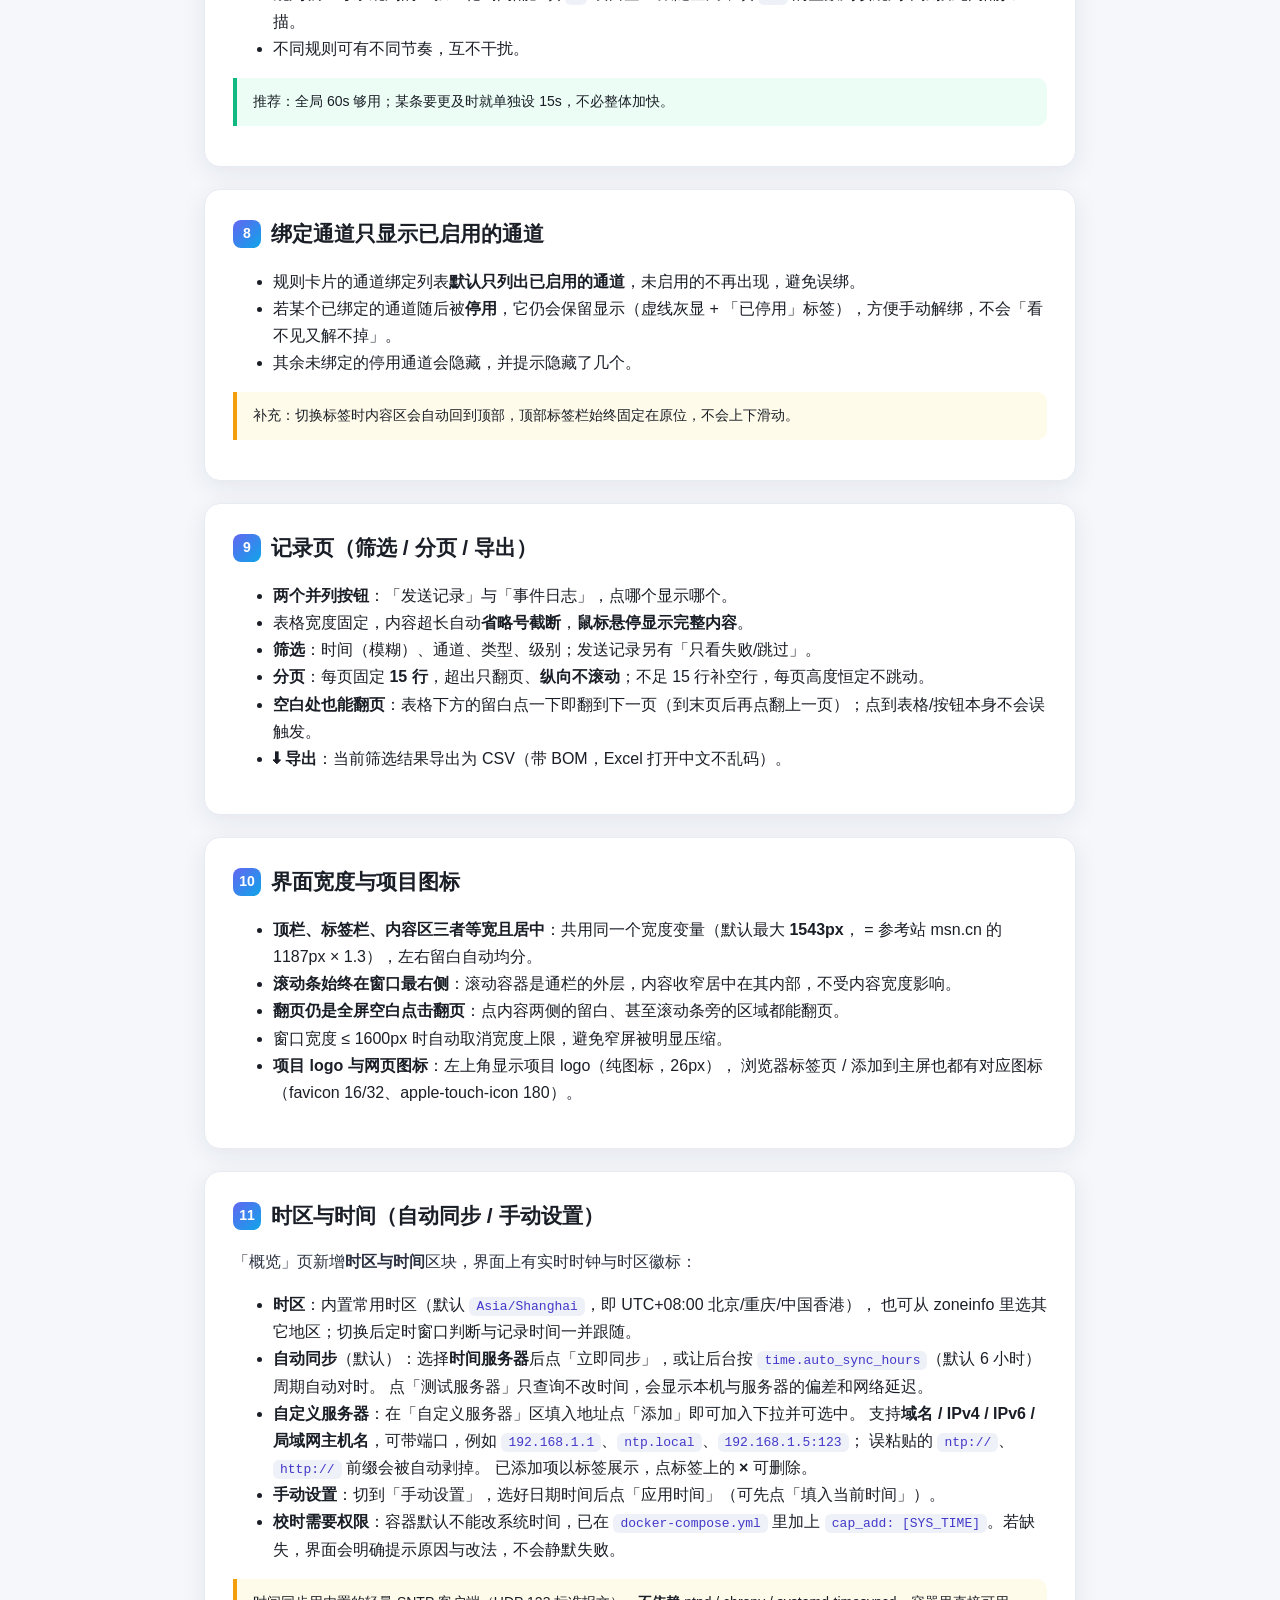
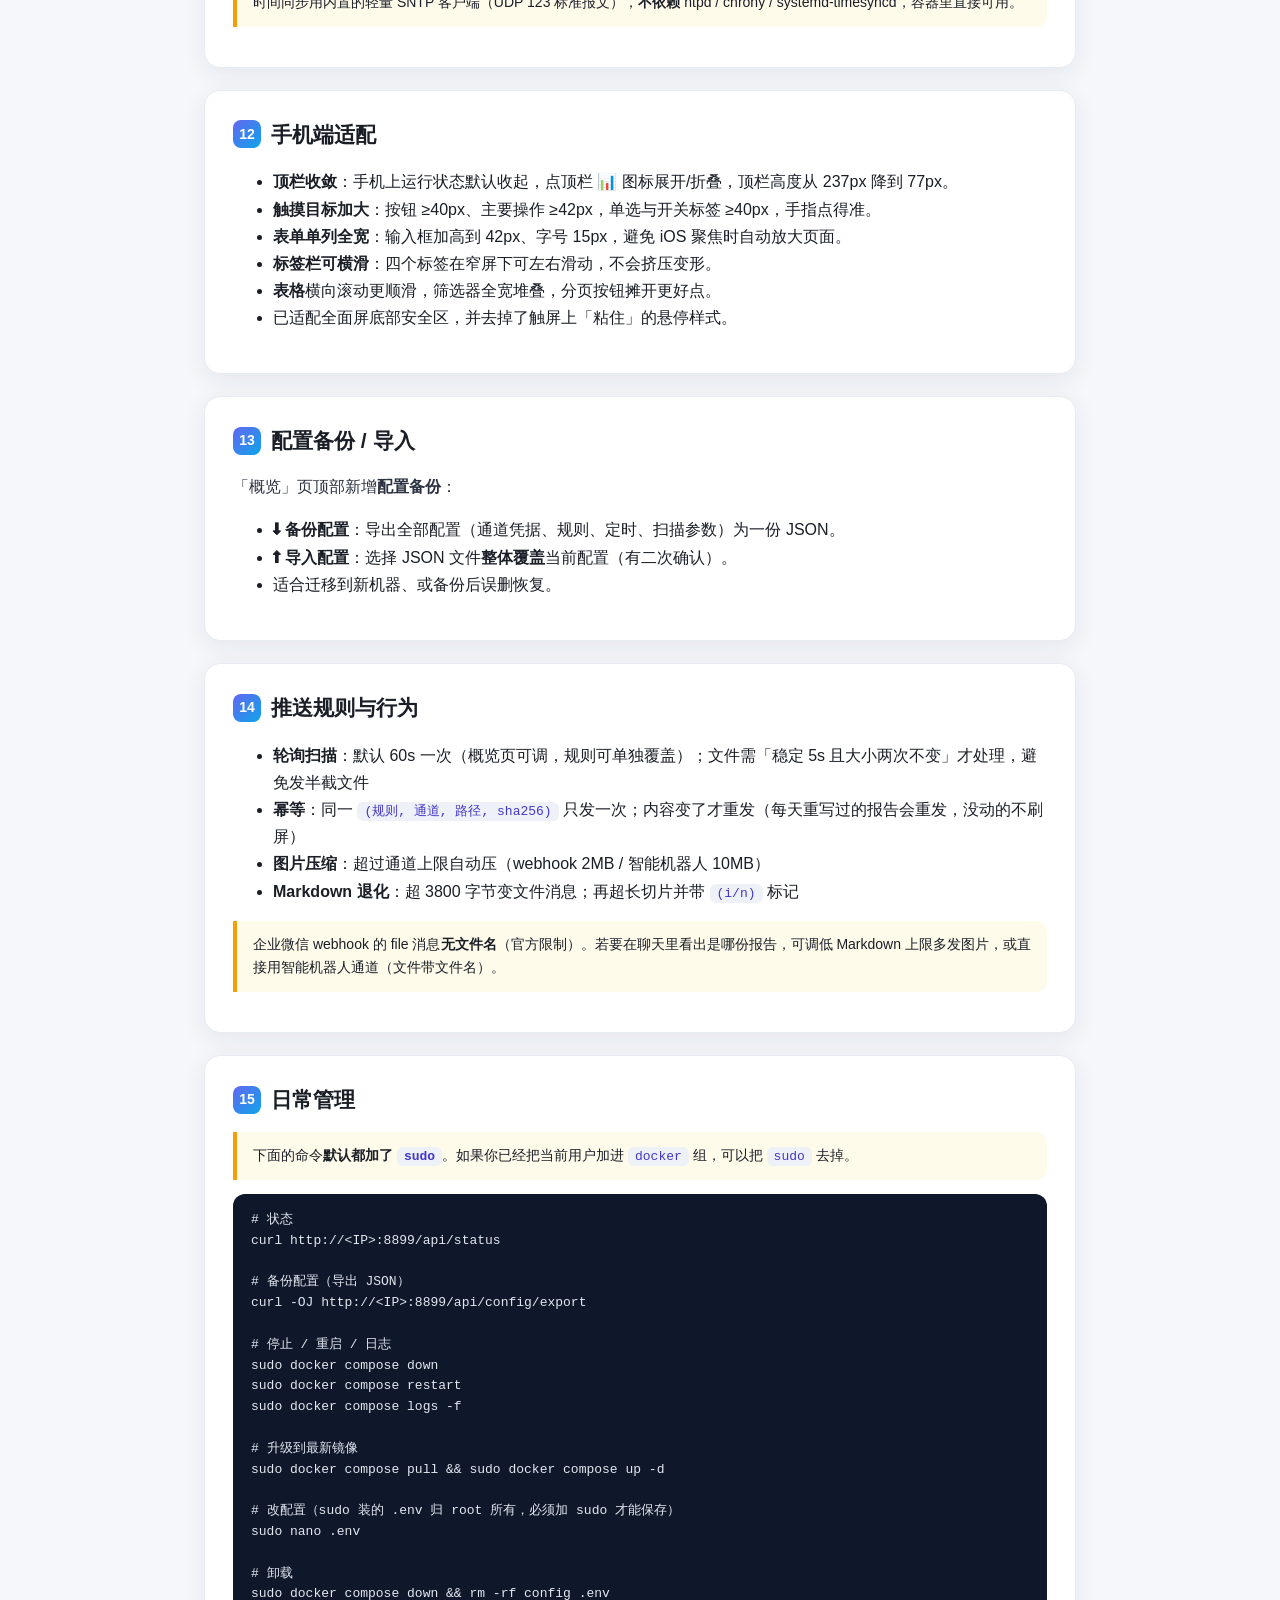
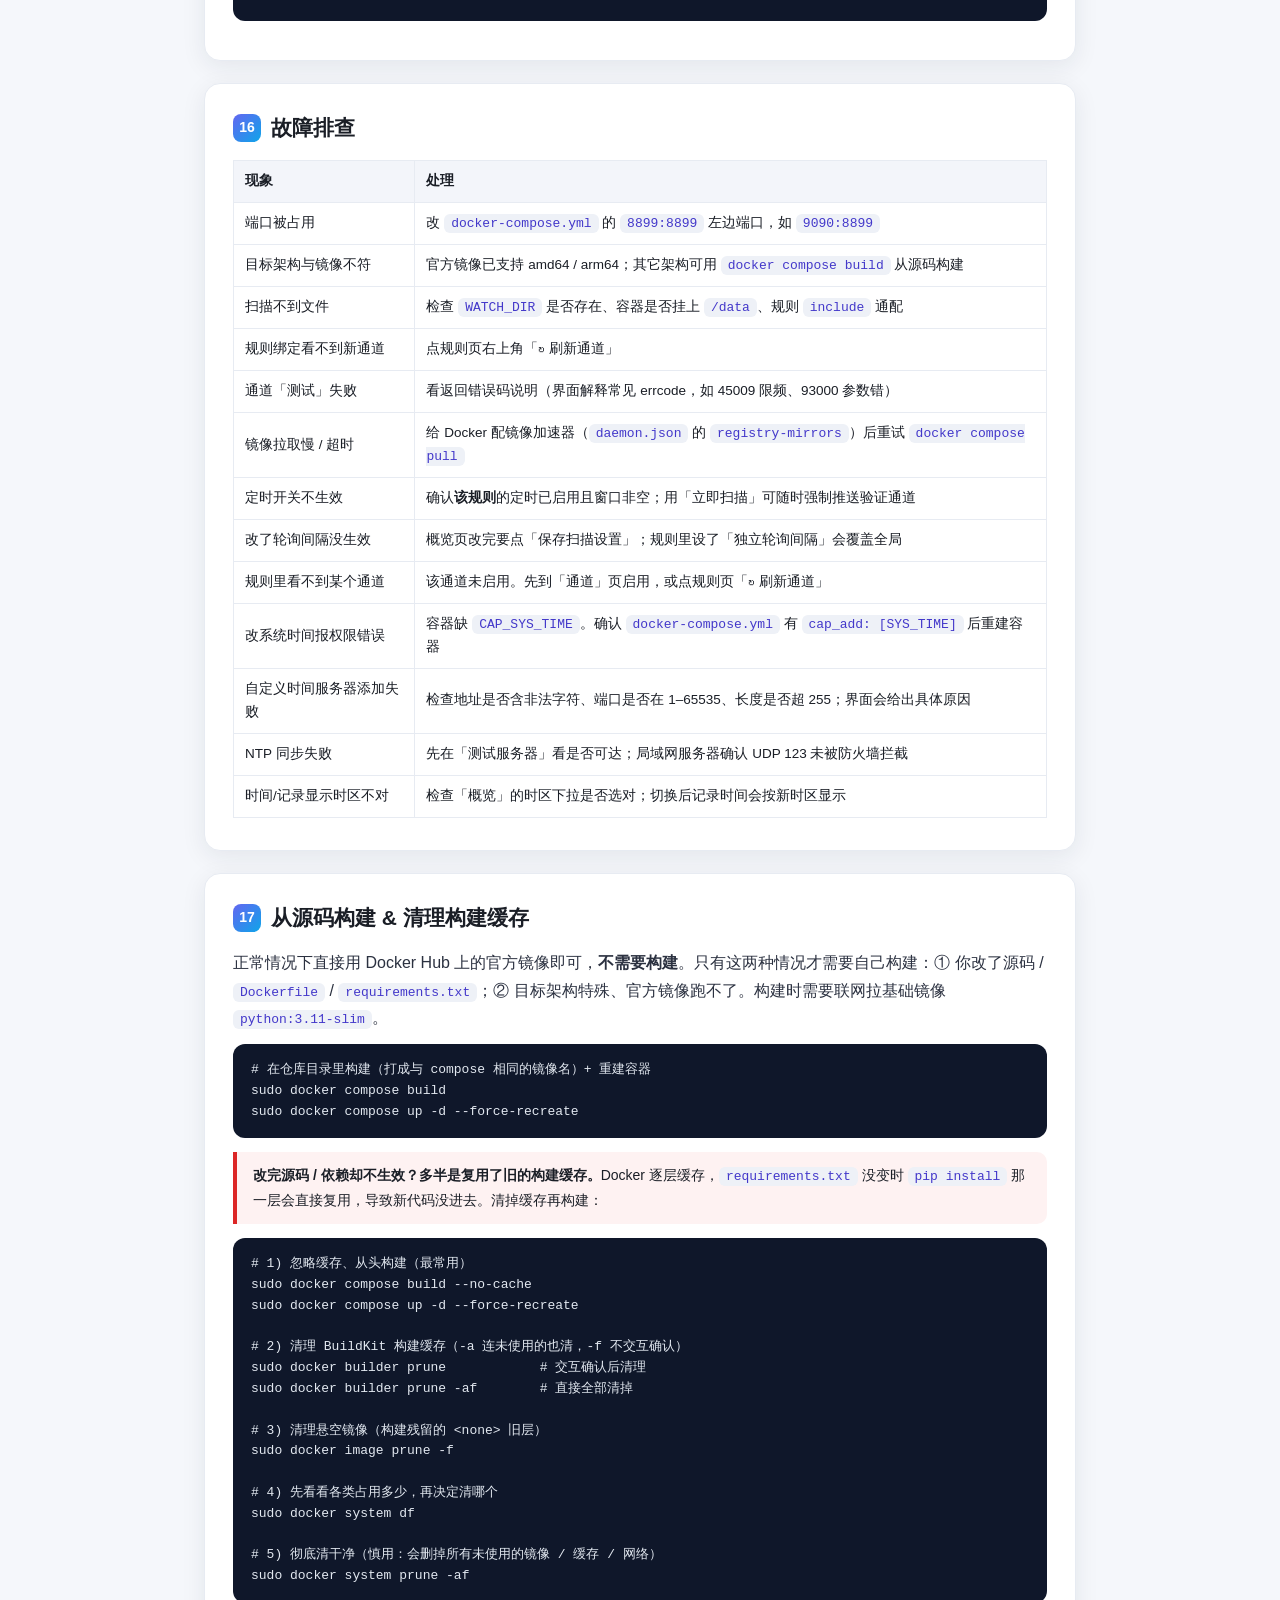
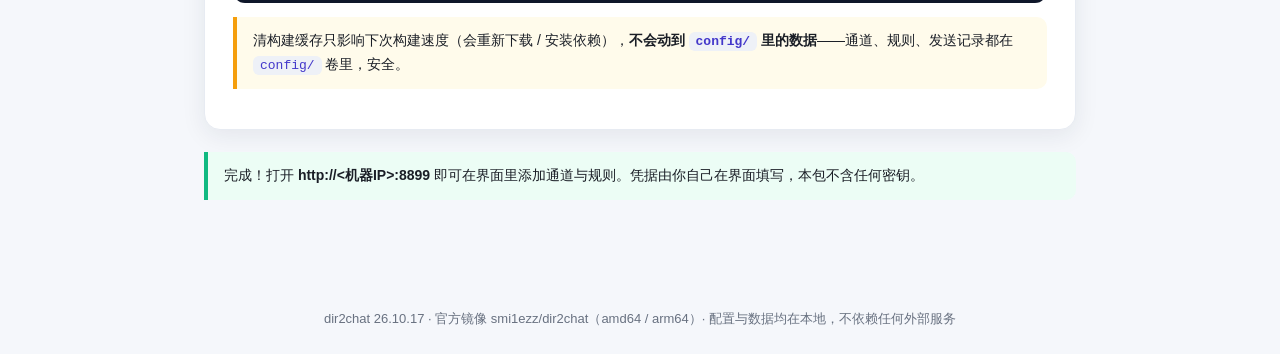
==== commit 25090465: "fix(26.10.17): .gitattributes 全量强制 LF，修复 Windows 检出 CRLF - 新增首行 * text=auto eol=lf，覆盖此前遗漏的 Dockerfil" ====
--- a/教程.html
+++ b/教程.html
@@ -3,7 +3,7 @@
 <head>
 <meta charset="UTF-8">
 <meta name="viewport" content="width=device-width, initial-scale=1.0">
-<title>dir2chat 安装与配置教程 · 26.10.16</title>
+<title>dir2chat 安装与配置教程 · 26.10.17</title>
 <style>
   :root{
     --bg:#f5f7fb; --card:#ffffff; --ink:#1a1e26; --muted:#687180;
@@ -61,7 +61,7 @@
 <body>
 <div class="hero">
   <div class="hero-in">
-    <span class="badge">dir2chat 26.10.16</span>
+    <span class="badge">dir2chat 26.10.17</span>
     <h1>目录 → 聊天 推送服务</h1>
     <p>监听一个目录，把新增或变更的<b>图片和 Markdown</b> 定时推送到企业微信、QQ 的聊天里。带 Web 配置界面，Docker 一键起。<b>每条规则可独立定时与独立轮询间隔</b>、通道可自定义名称、记录页固定 15 行分页（可筛选/导出/点空白翻页）、配置可备份导入、<b>内置时区与时间同步（支持自定义服务器）</b>、<b>手机端适配</b>。</p>
   </div>
@@ -374,6 +374,6 @@
   <div class="ok">完成！打开 <b>http://&lt;机器IP&gt;:8899</b> 即可在界面里添加通道与规则。凭据由你自己在界面填写，本包不含任何密钥。</div>
 
 </div>
-<footer>dir2chat 26.10.16 · 官方镜像 smi1ezz/dir2chat（amd64 / arm64）· 配置与数据均在本地，不依赖任何外部服务</footer>
+<footer>dir2chat 26.10.17 · 官方镜像 smi1ezz/dir2chat（amd64 / arm64）· 配置与数据均在本地，不依赖任何外部服务</footer>
 </body>
 </html>
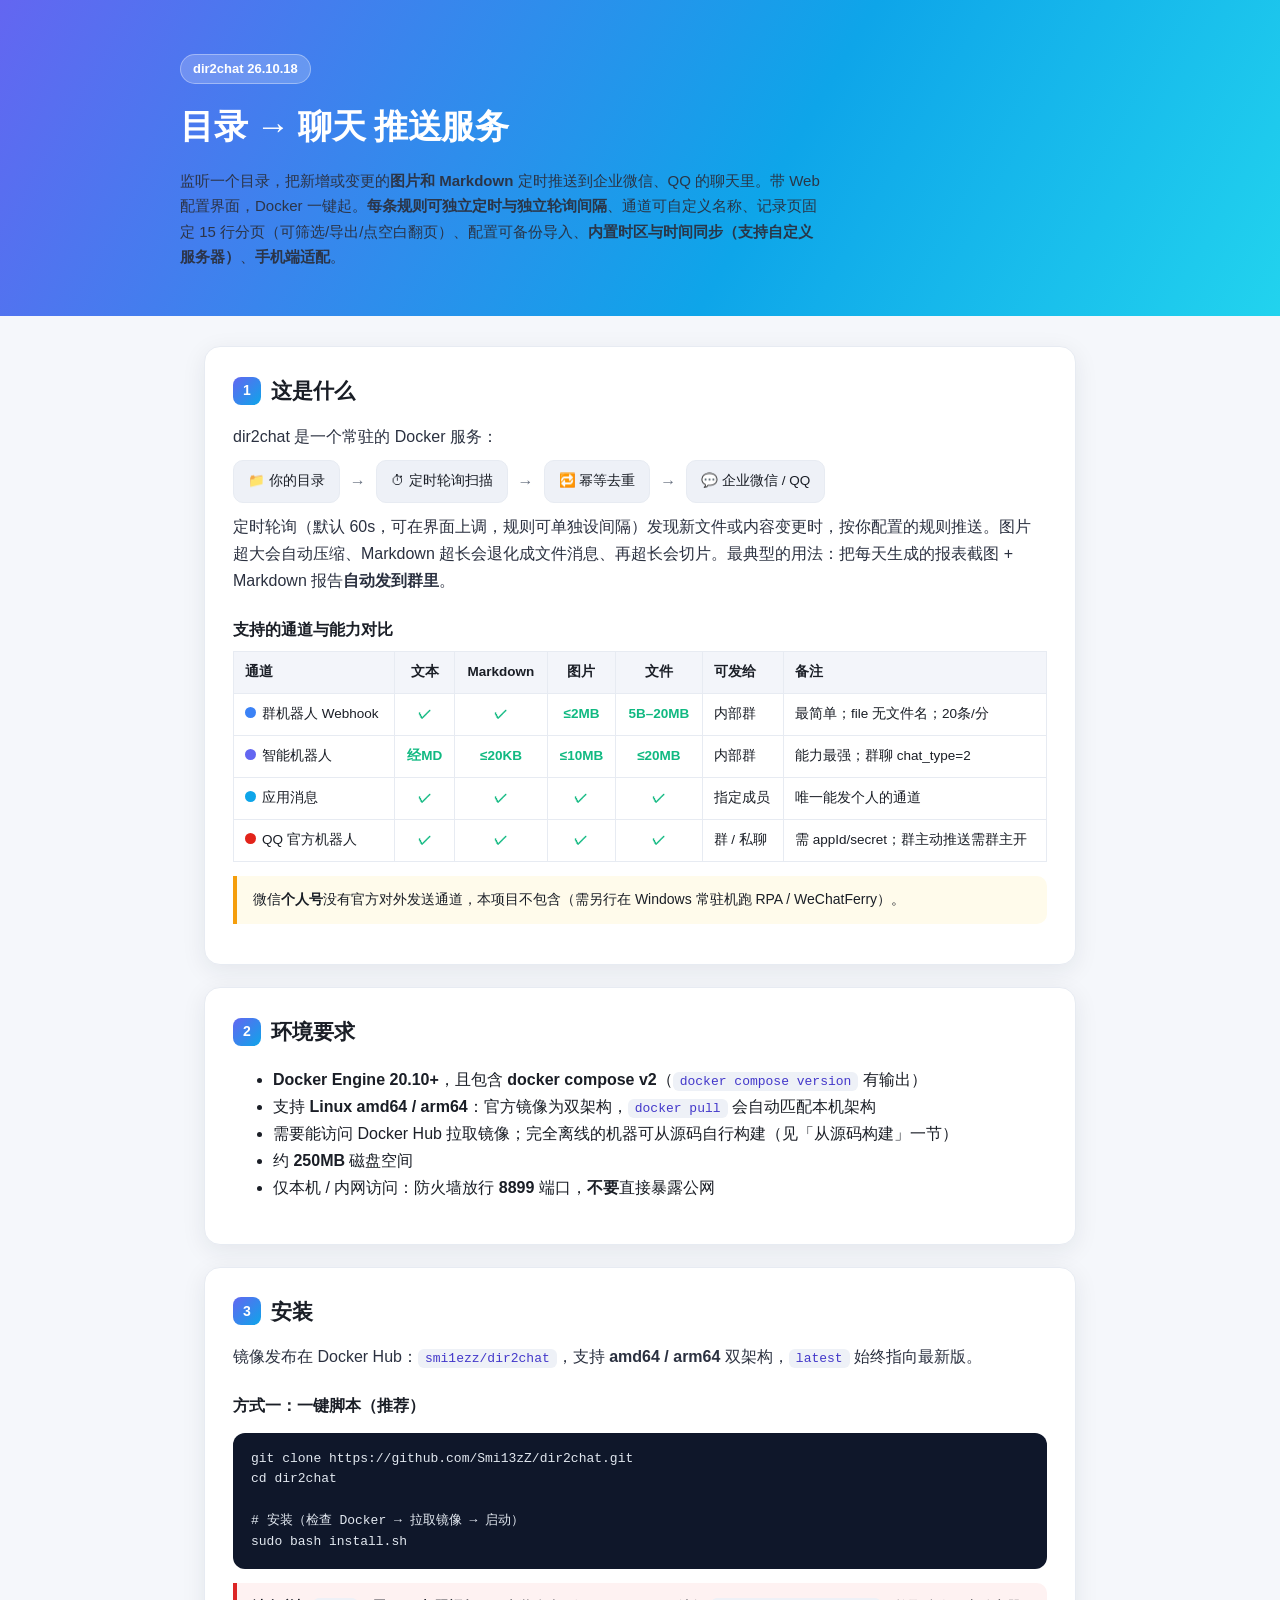
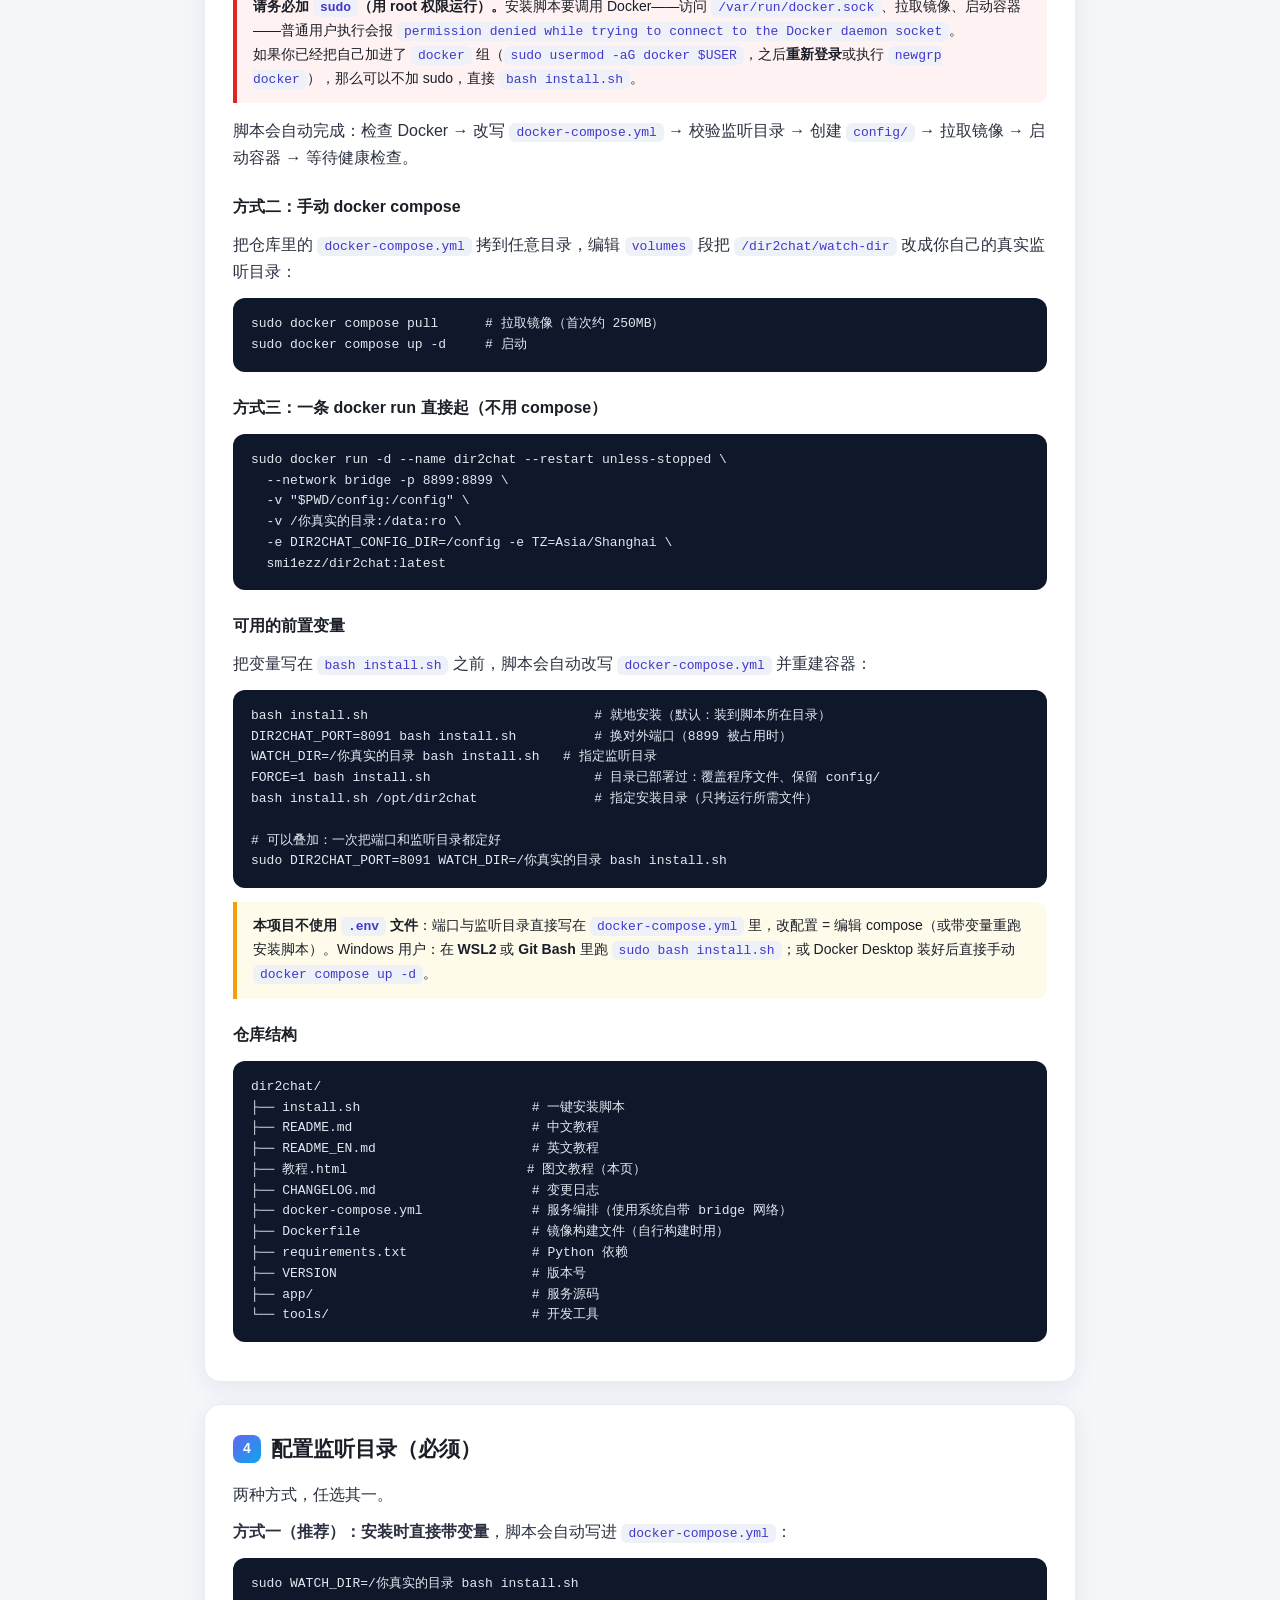
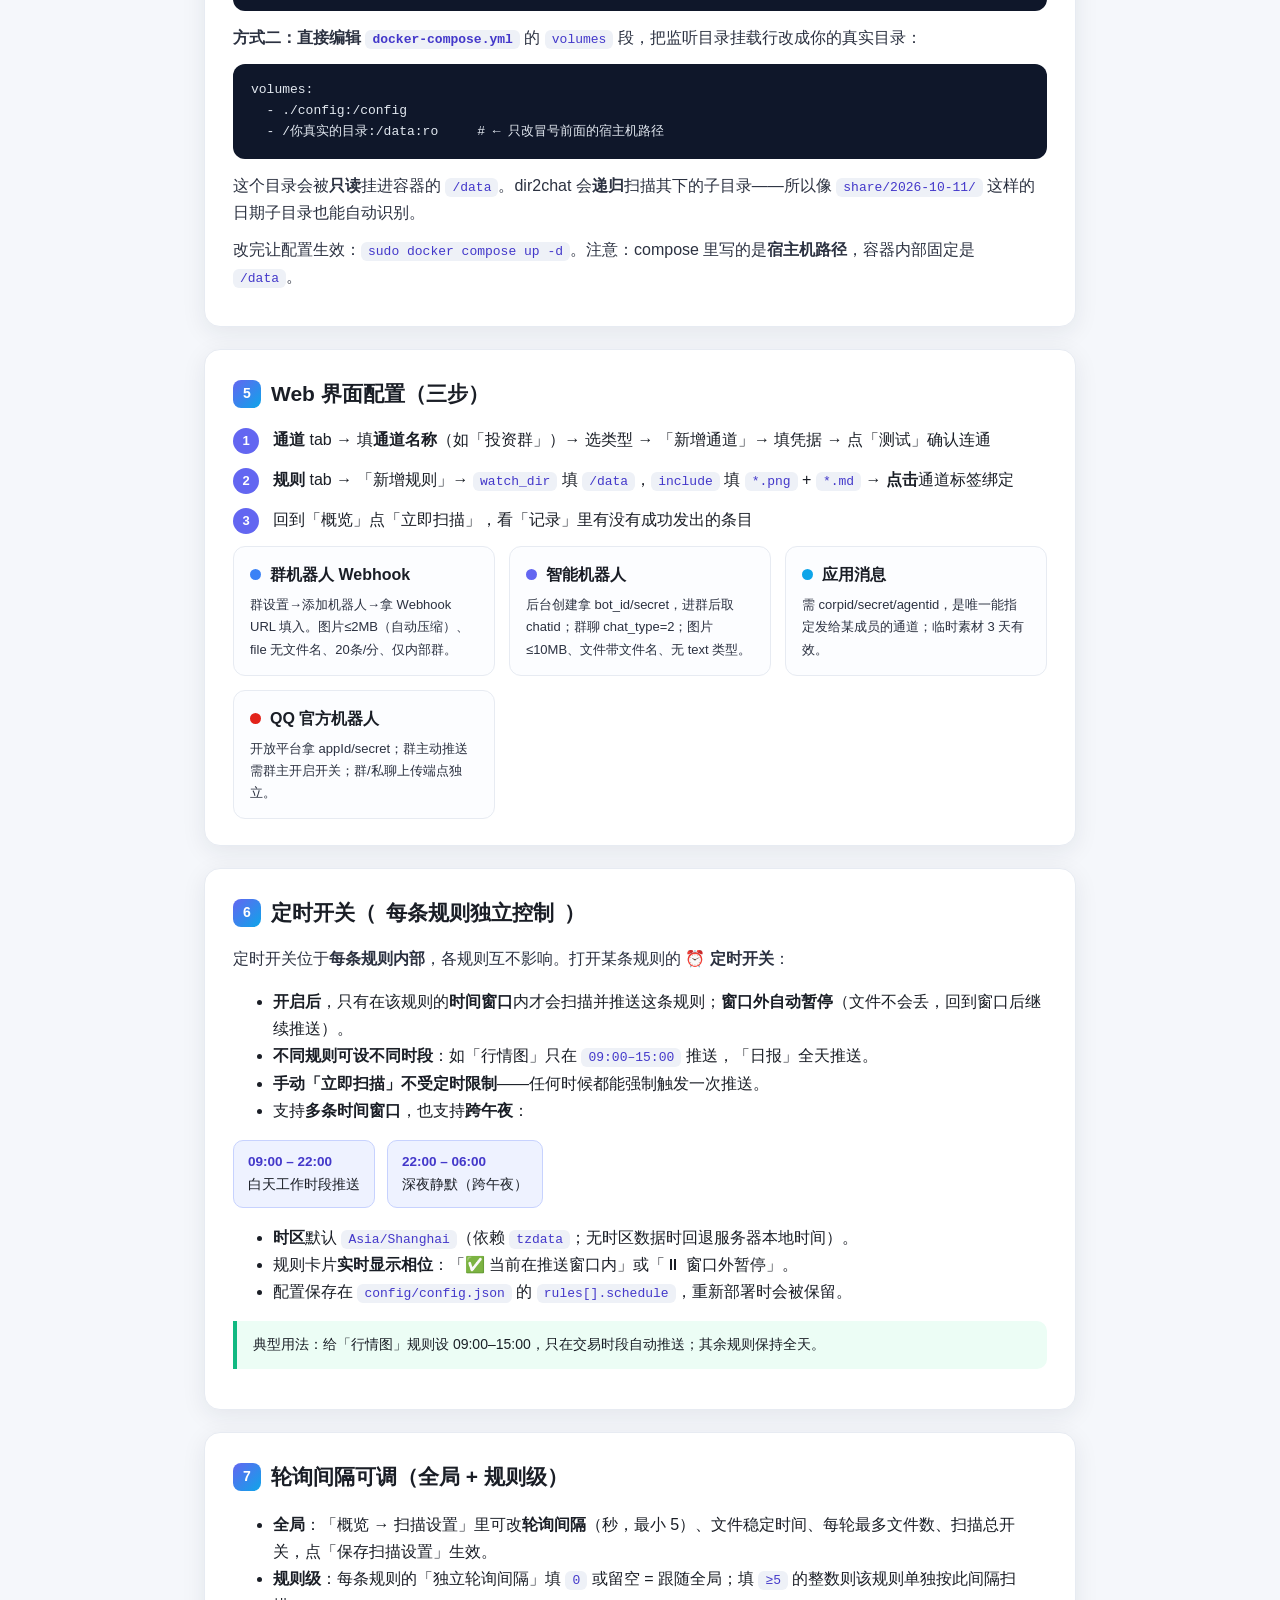
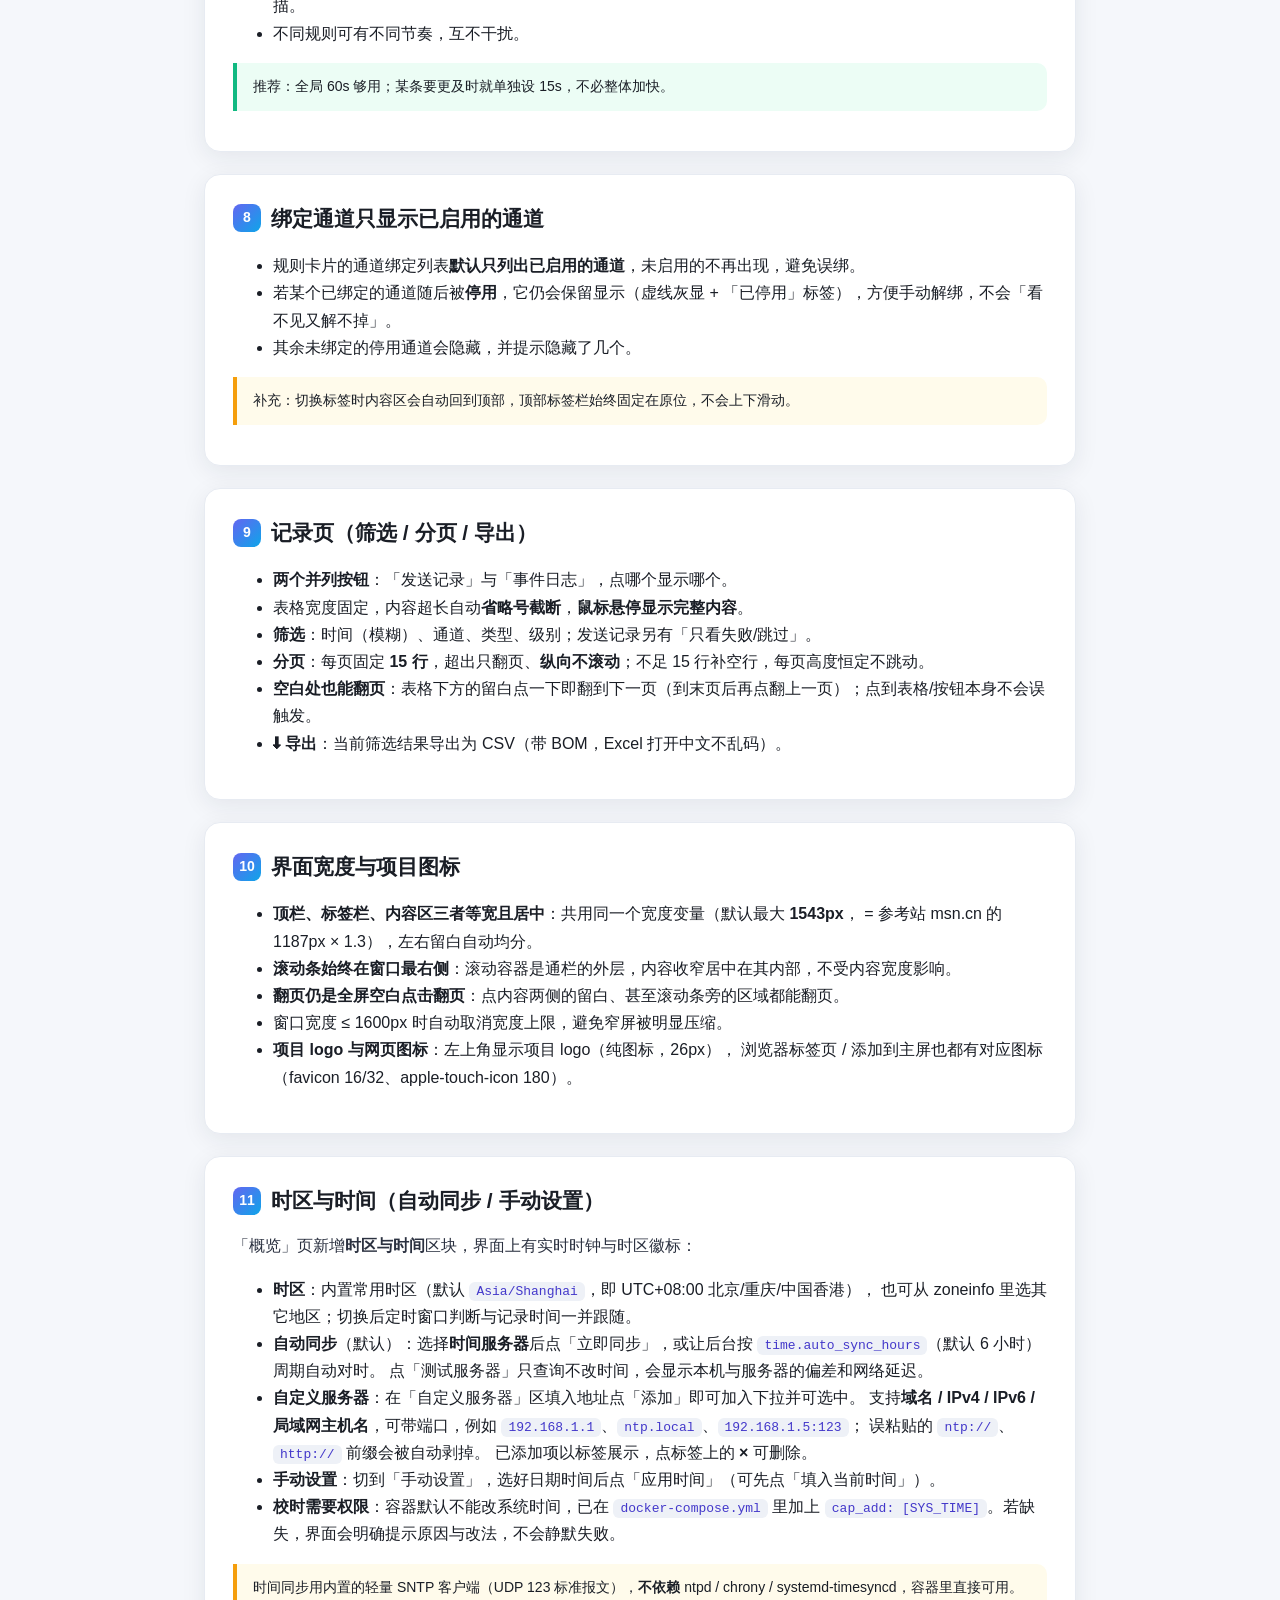
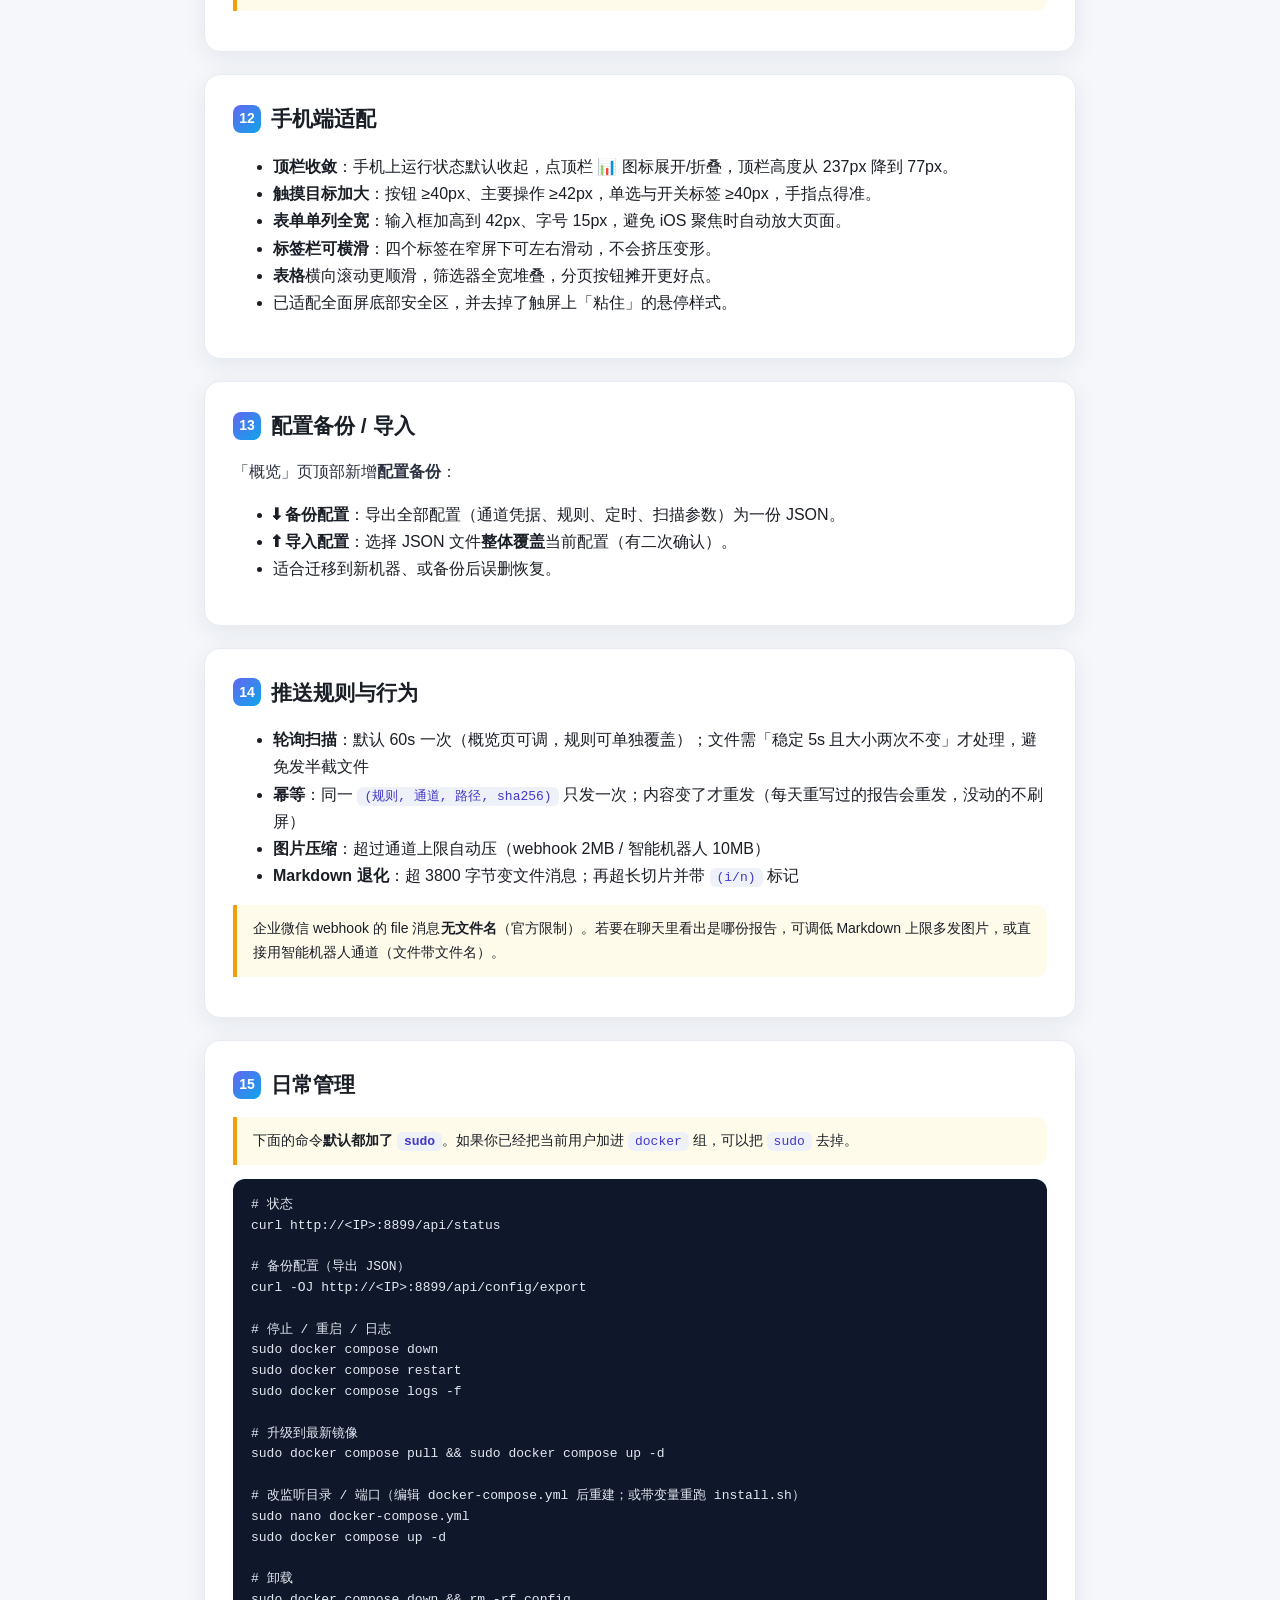
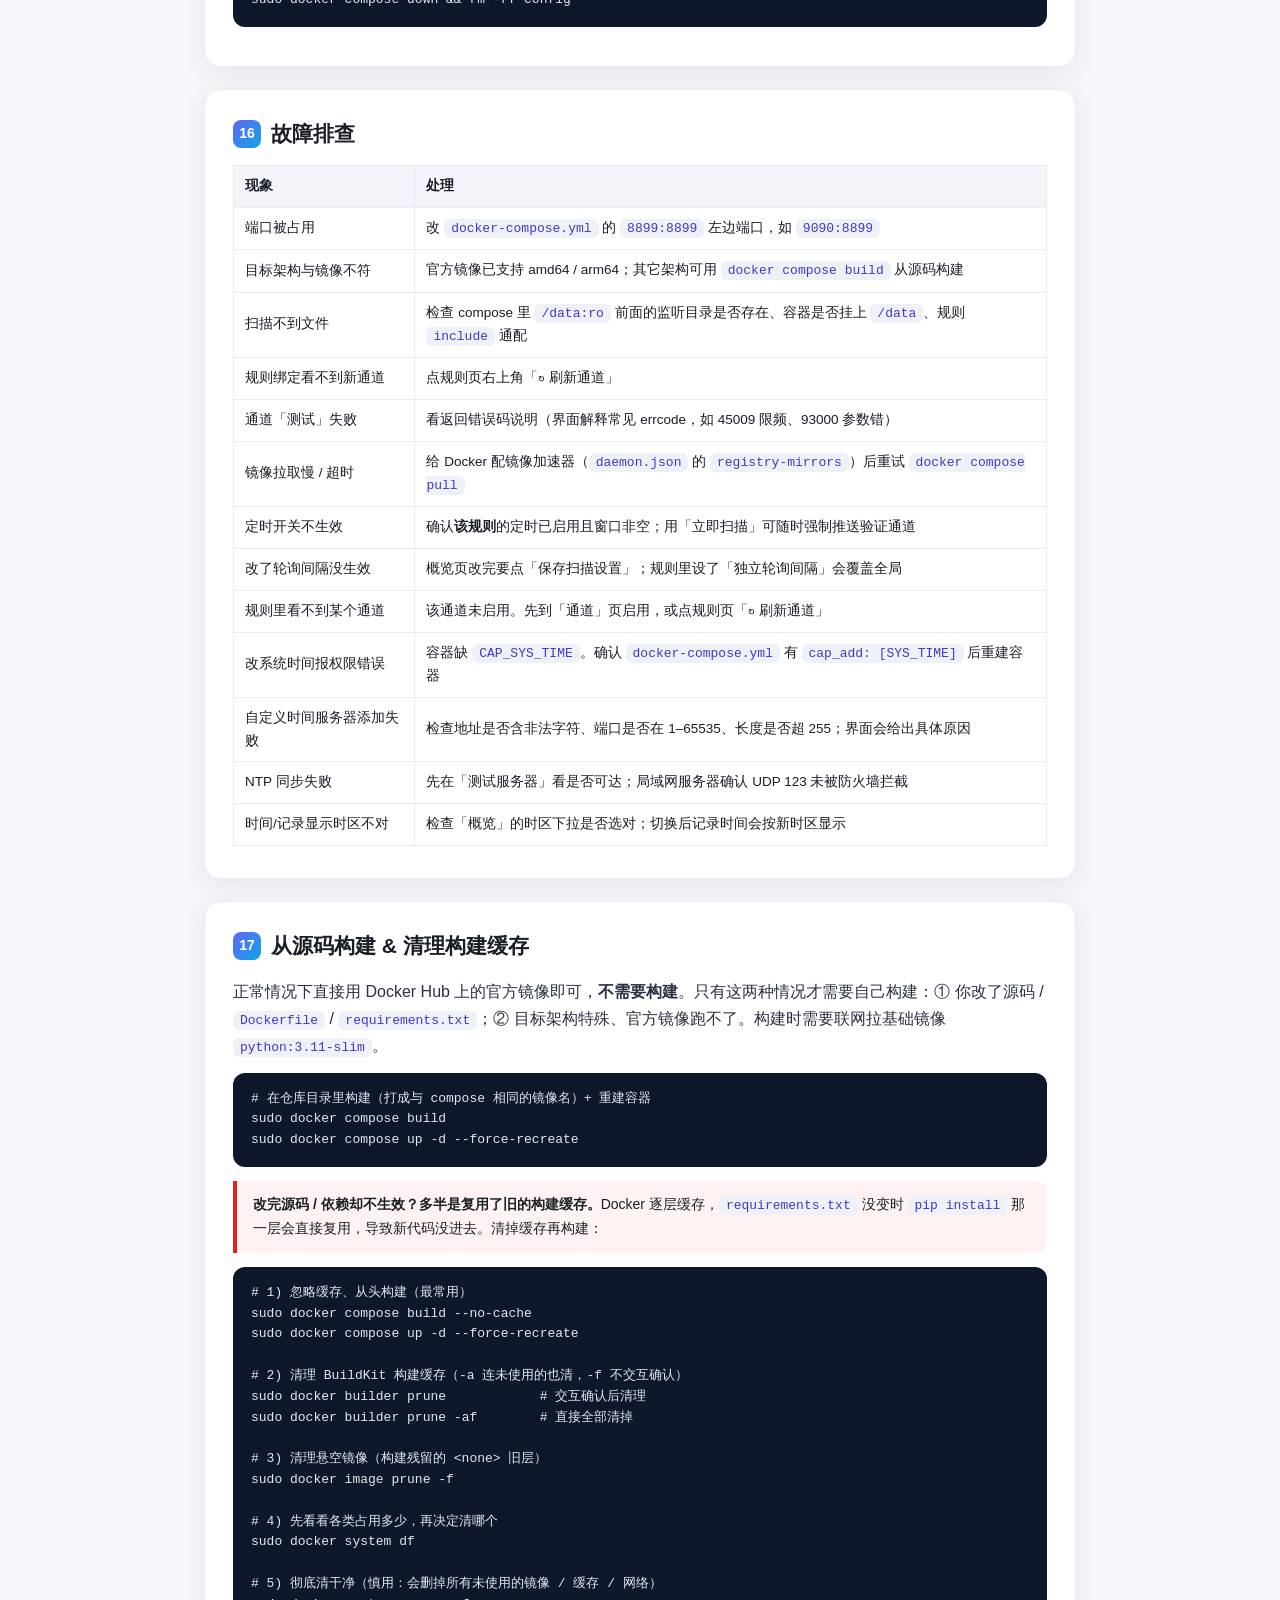
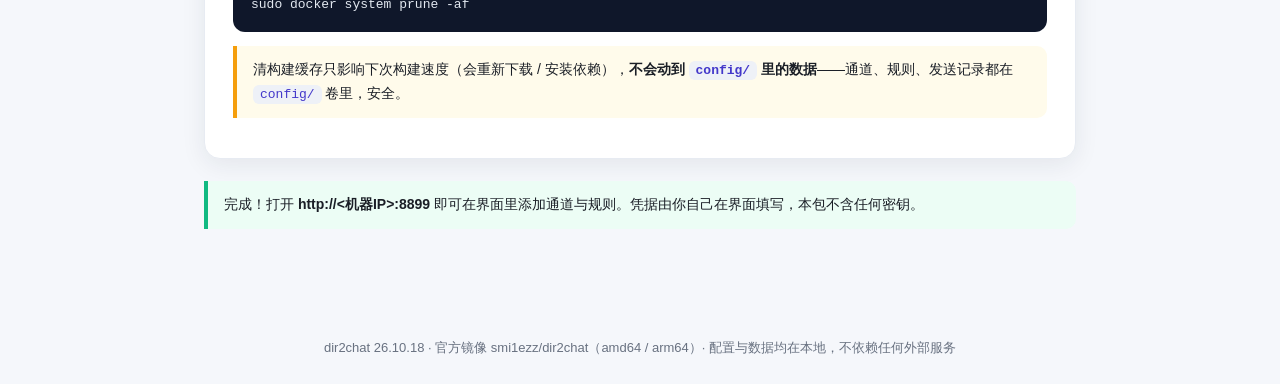
==== commit f22c87ba: "feat(26.10.18): 去掉 .env 配置，镜像默认 tag 改为 latest - 删除 .env.example；端口与监听目录直接写在 docker-compose.yml - ins" ====
--- a/教程.html
+++ b/教程.html
@@ -3,7 +3,7 @@
 <head>
 <meta charset="UTF-8">
 <meta name="viewport" content="width=device-width, initial-scale=1.0">
-<title>dir2chat 安装与配置教程 · 26.10.17</title>
+<title>dir2chat 安装与配置教程 · 26.10.18</title>
 <style>
   :root{
     --bg:#f5f7fb; --card:#ffffff; --ink:#1a1e26; --muted:#687180;
@@ -61,7 +61,7 @@
 <body>
 <div class="hero">
   <div class="hero-in">
-    <span class="badge">dir2chat 26.10.17</span>
+    <span class="badge">dir2chat 26.10.18</span>
     <h1>目录 → 聊天 推送服务</h1>
     <p>监听一个目录，把新增或变更的<b>图片和 Markdown</b> 定时推送到企业微信、QQ 的聊天里。带 Web 配置界面，Docker 一键起。<b>每条规则可独立定时与独立轮询间隔</b>、通道可自定义名称、记录页固定 15 行分页（可筛选/导出/点空白翻页）、配置可备份导入、<b>内置时区与时间同步（支持自定义服务器）</b>、<b>手机端适配</b>。</p>
   </div>
@@ -109,27 +109,33 @@
     <pre><code>git clone https://github.com/Smi13zZ/dir2chat.git
 cd dir2chat
 
-# 安装（检查 Docker → 拉取镜像 → 生成配置 → 启动）
+# 安装（检查 Docker → 拉取镜像 → 启动）
 sudo bash install.sh</code></pre>
     <div class="warn"><b>请务必加 <code>sudo</code>（用 root 权限运行）。</b>安装脚本要调用 Docker——访问 <code>/var/run/docker.sock</code>、拉取镜像、启动容器——普通用户执行会报 <code>permission denied while trying to connect to the Docker daemon socket</code>。<br>
     如果你已经把自己加进了 <code>docker</code> 组（<code>sudo usermod -aG docker $USER</code>，之后<b>重新登录</b>或执行 <code>newgrp docker</code>），那么可以不加 sudo，直接 <code>bash install.sh</code>。</div>
-    <p>脚本会自动完成：检查 Docker → 生成 <code>.env</code> → 校验监听目录 → 创建 <code>config/</code> → 拉取镜像 → 启动容器 → 等待健康检查。</p>
+    <p>脚本会自动完成：检查 Docker → 改写 <code>docker-compose.yml</code> → 校验监听目录 → 创建 <code>config/</code> → 拉取镜像 → 启动容器 → 等待健康检查。</p>
     <h3>方式二：手动 docker compose</h3>
-    <p>把仓库里的 <code>docker-compose.yml</code> 与 <code>.env.example</code> 放到同一目录，<code>.env.example</code> 改名为 <code>.env</code> 并填好 <code>WATCH_DIR</code>：</p>
+    <p>把仓库里的 <code>docker-compose.yml</code> 拷到任意目录，编辑 <code>volumes</code> 段把 <code>/dir2chat/watch-dir</code> 改成你自己的真实监听目录：</p>
     <pre><code>sudo docker compose pull      # 拉取镜像（首次约 250MB）
 sudo docker compose up -d     # 启动</code></pre>
+    <h3>方式三：一条 docker run 直接起（不用 compose）</h3>
+    <pre><code>sudo docker run -d --name dir2chat --restart unless-stopped \
+  --network bridge -p 8899:8899 \
+  -v "$PWD/config:/config" \
+  -v /你真实的目录:/data:ro \
+  -e DIR2CHAT_CONFIG_DIR=/config -e TZ=Asia/Shanghai \
+  smi1ezz/dir2chat:latest</code></pre>
     <h3>可用的前置变量</h3>
-    <p>把变量写在 <code>bash install.sh</code> 之前，即可免手工改 <code>.env</code>：</p>
+    <p>把变量写在 <code>bash install.sh</code> 之前，脚本会自动改写 <code>docker-compose.yml</code> 并重建容器：</p>
     <pre><code>bash install.sh                             # 就地安装（默认：装到脚本所在目录）
 DIR2CHAT_PORT=8091 bash install.sh          # 换对外端口（8899 被占用时）
 WATCH_DIR=/你真实的目录 bash install.sh   # 指定监听目录
-FORCE=1 bash install.sh                     # 目录已部署过：覆盖程序文件、保留 config/ 与 .env
+FORCE=1 bash install.sh                     # 目录已部署过：覆盖程序文件、保留 config/
 bash install.sh /opt/dir2chat               # 指定安装目录（只拷运行所需文件）
 
 # 可以叠加：一次把端口和监听目录都定好
 sudo DIR2CHAT_PORT=8091 WATCH_DIR=/你真实的目录 bash install.sh</code></pre>
-    <p>这些值都会被写回 <code>.env</code>（<b>一行一条</b>），后续 <code>docker compose</code> 命令会自动沿用。</p>
-    <div class="note">Windows 用户：在 <b>WSL2</b> 或 <b>Git Bash</b> 里跑 <code>sudo bash install.sh</code>；或 Docker Desktop 装好后直接手动 <code>docker compose up -d</code>。</div>
+    <div class="note"><b>本项目不使用 <code>.env</code> 文件</b>：端口与监听目录直接写在 <code>docker-compose.yml</code> 里，改配置 = 编辑 compose（或带变量重跑安装脚本）。Windows 用户：在 <b>WSL2</b> 或 <b>Git Bash</b> 里跑 <code>sudo bash install.sh</code>；或 Docker Desktop 装好后直接手动 <code>docker compose up -d</code>。</div>
     <h3>仓库结构</h3>
     <pre><code>dir2chat/
 ├── install.sh                      # 一键安装脚本
@@ -140,7 +146,6 @@
 ├── docker-compose.yml              # 服务编排（使用系统自带 bridge 网络）
 ├── Dockerfile                      # 镜像构建文件（自行构建时用）
 ├── requirements.txt                # Python 依赖
-├── .env.example                    # 配置样例
 ├── VERSION                         # 版本号
 ├── app/                            # 服务源码
 └── tools/                          # 开发工具</code></pre>
@@ -149,18 +154,14 @@
   <div class="card">
     <h2><span class="n">4</span>配置监听目录（必须）</h2>
     <p>两种方式，任选其一。</p>
-    <p><b>方式一（推荐）：安装时直接带变量</b>，脚本会自动写进 <code>.env</code>：</p>
+    <p><b>方式一（推荐）：安装时直接带变量</b>，脚本会自动写进 <code>docker-compose.yml</code>：</p>
     <pre><code>sudo WATCH_DIR=/你真实的目录 bash install.sh</code></pre>
-    <p><b>方式二：装完之后手动改 <code>.env</code></b>：</p>
-    <pre><code>WATCH_DIR=/你真实的目录
-DIR2CHAT_PORT=8899</code></pre>
-    <div class="warn"><b>改 <code>.env</code> 前先确认有 root 权限。</b>如果你是用 <code>sudo bash install.sh</code> 装的，那么 <code>.env</code>、<code>config/</code> 都归 root 所有，普通用户打开会提示「只读 / 无法保存」。请用 <code>sudo nano .env</code>（或 <code>sudo vi .env</code>）编辑，改完再 <code>sudo docker compose up -d</code>。</div>
-    <div class="warn"><b>⚠ 一行一条，千万不要两行写在同一行。</b>常见错误是这样粘在一起：<br>
-    <code>WATCH_DIR=/你真实的目录DIR2CHAT_PORT=8899</code><br>
-    这会让 <code>WATCH_DIR</code> 变成一个不存在的路径、同时 <code>DIR2CHAT_PORT</code> 也彻底失效。<br>
-    <code>WATCH_DIR=...</code> 之后必须换行。安装脚本写 <code>.env</code> 时会自动保证「一行一条」（不会追加到上一行末尾）。</div>
+    <p><b>方式二：直接编辑 <code>docker-compose.yml</code></b> 的 <code>volumes</code> 段，把监听目录挂载行改成你的真实目录：</p>
+    <pre><code>volumes:
+  - ./config:/config
+  - /你真实的目录:/data:ro     # ← 只改冒号前面的宿主机路径</code></pre>
     <p>这个目录会被<b>只读</b>挂进容器的 <code>/data</code>。dir2chat 会<b>递归</b>扫描其下的子目录——所以像 <code>share/2026-10-11/</code> 这样的日期子目录也能自动识别。</p>
-    <p>改完让配置生效：<code>sudo docker compose up -d</code>。注意：<code>.env</code> 里写的是<b>宿主机路径</b>，容器内部固定是 <code>/data</code>。</p>
+    <p>改完让配置生效：<code>sudo docker compose up -d</code>。注意：compose 里写的是<b>宿主机路径</b>，容器内部固定是 <code>/data</code>。</p>
   </div>
 
   <div class="card">
@@ -318,11 +319,12 @@
 # 升级到最新镜像
 sudo docker compose pull && sudo docker compose up -d
 
-# 改配置（sudo 装的 .env 归 root 所有，必须加 sudo 才能保存）
-sudo nano .env
+# 改监听目录 / 端口（编辑 docker-compose.yml 后重建；或带变量重跑 install.sh）
+sudo nano docker-compose.yml
+sudo docker compose up -d
 
 # 卸载
-sudo docker compose down &amp;&amp; rm -rf config .env</code></pre>
+sudo docker compose down &amp;&amp; rm -rf config</code></pre>
   </div>
 
   <div class="card">
@@ -331,7 +333,7 @@
       <tr><th class="l">现象</th><th class="l">处理</th></tr>
       <tr><td class="l">端口被占用</td><td class="l">改 <code>docker-compose.yml</code> 的 <code>8899:8899</code> 左边端口，如 <code>9090:8899</code></td></tr>
       <tr><td class="l">目标架构与镜像不符</td><td class="l">官方镜像已支持 amd64 / arm64；其它架构可用 <code>docker compose build</code> 从源码构建</td></tr>
-      <tr><td class="l">扫描不到文件</td><td class="l">检查 <code>WATCH_DIR</code> 是否存在、容器是否挂上 <code>/data</code>、规则 <code>include</code> 通配</td></tr>
+      <tr><td class="l">扫描不到文件</td><td class="l">检查 compose 里 <code>/data:ro</code> 前面的监听目录是否存在、容器是否挂上 <code>/data</code>、规则 <code>include</code> 通配</td></tr>
       <tr><td class="l">规则绑定看不到新通道</td><td class="l">点规则页右上角「↻ 刷新通道」</td></tr>
       <tr><td class="l">通道「测试」失败</td><td class="l">看返回错误码说明（界面解释常见 errcode，如 45009 限频、93000 参数错）</td></tr>
       <tr><td class="l">镜像拉取慢 / 超时</td><td class="l">给 Docker 配镜像加速器（<code>daemon.json</code> 的 <code>registry-mirrors</code>）后重试 <code>docker compose pull</code></td></tr>
@@ -374,6 +376,6 @@
   <div class="ok">完成！打开 <b>http://&lt;机器IP&gt;:8899</b> 即可在界面里添加通道与规则。凭据由你自己在界面填写，本包不含任何密钥。</div>
 
 </div>
-<footer>dir2chat 26.10.17 · 官方镜像 smi1ezz/dir2chat（amd64 / arm64）· 配置与数据均在本地，不依赖任何外部服务</footer>
+<footer>dir2chat 26.10.18 · 官方镜像 smi1ezz/dir2chat（amd64 / arm64）· 配置与数据均在本地，不依赖任何外部服务</footer>
 </body>
 </html>
